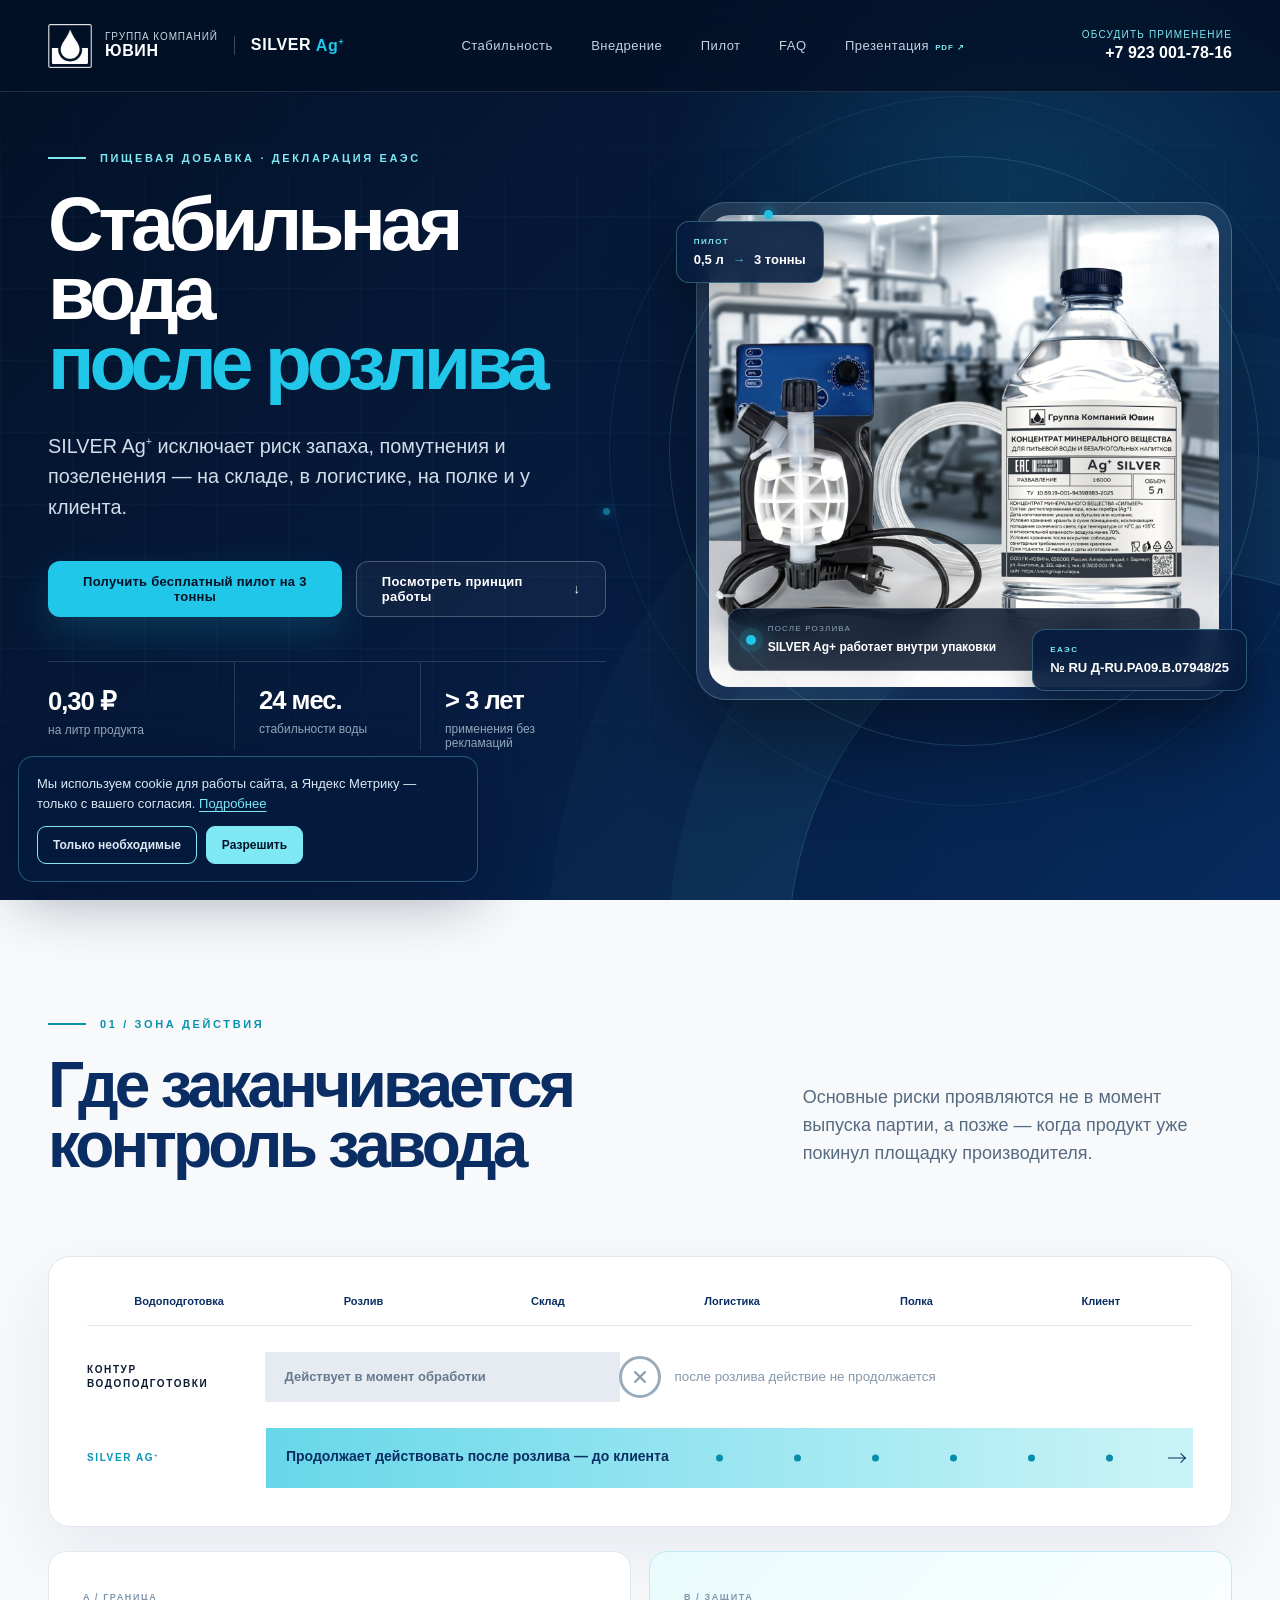
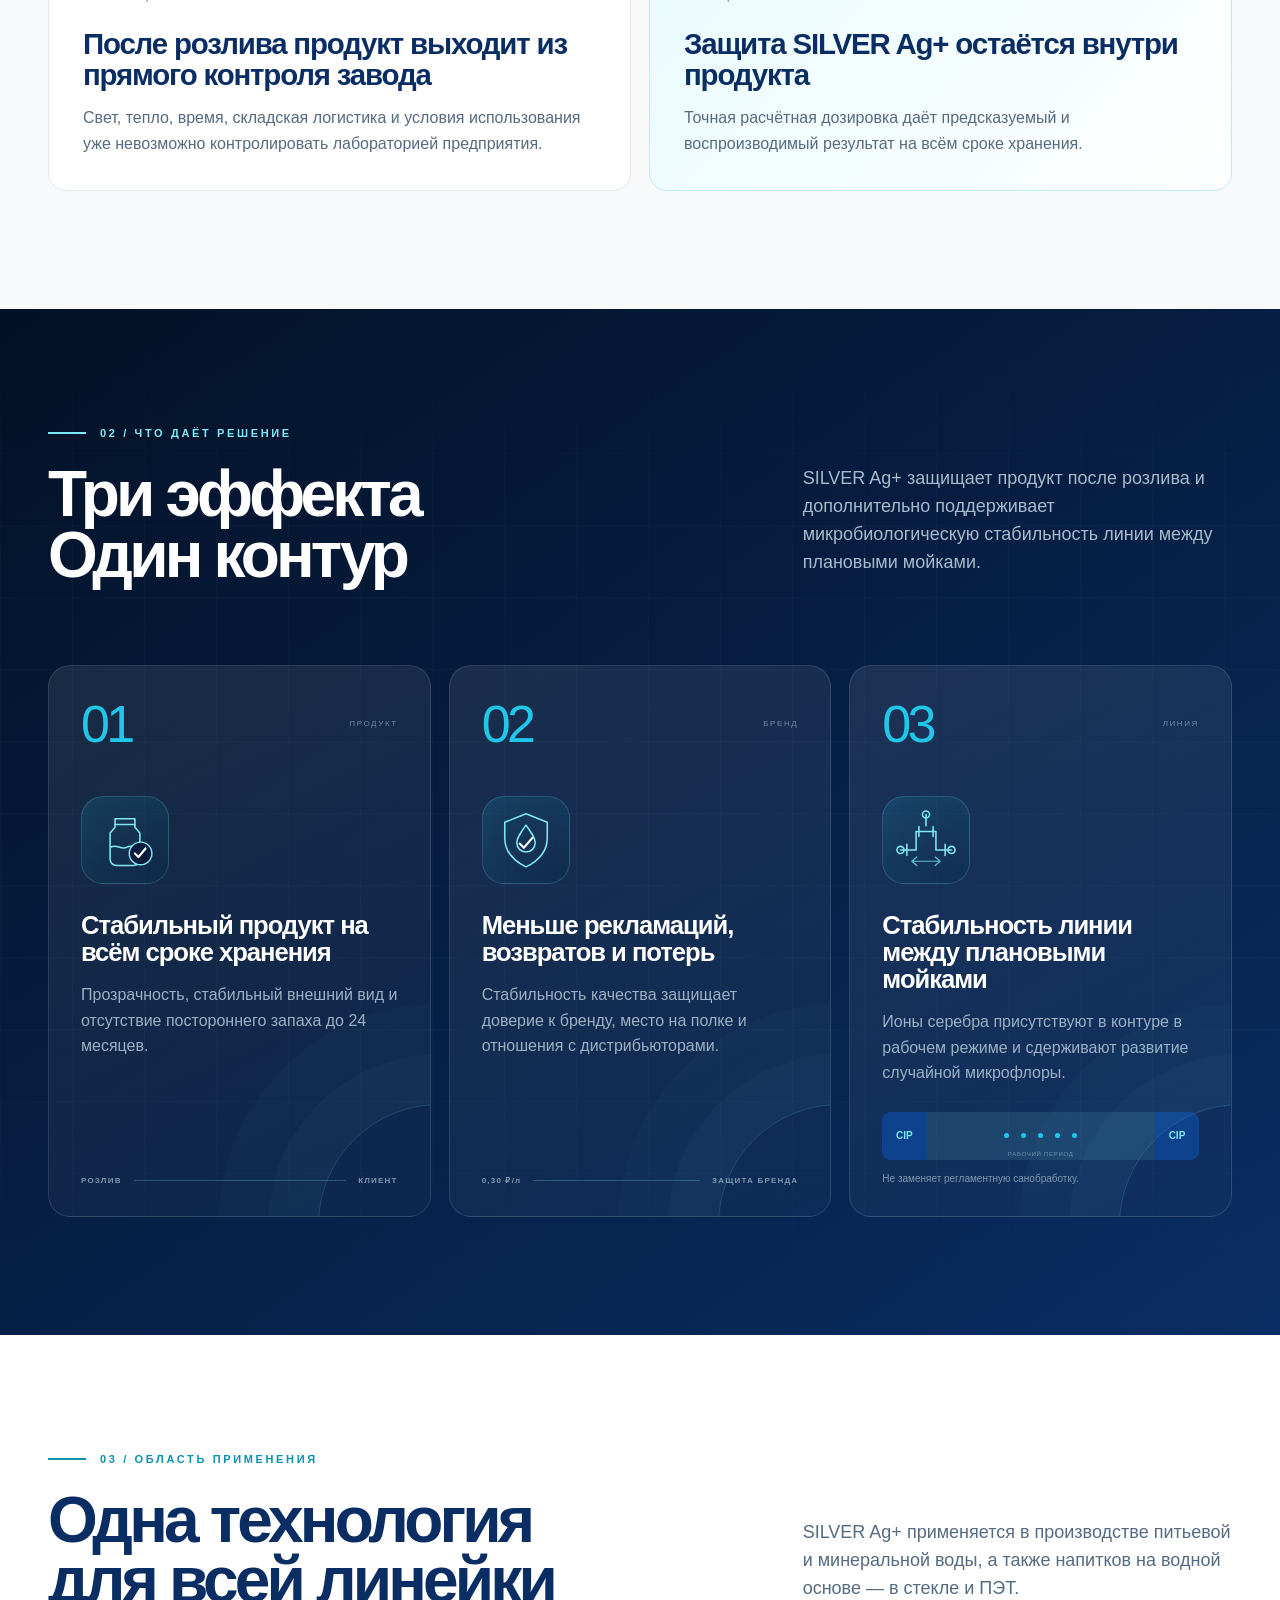
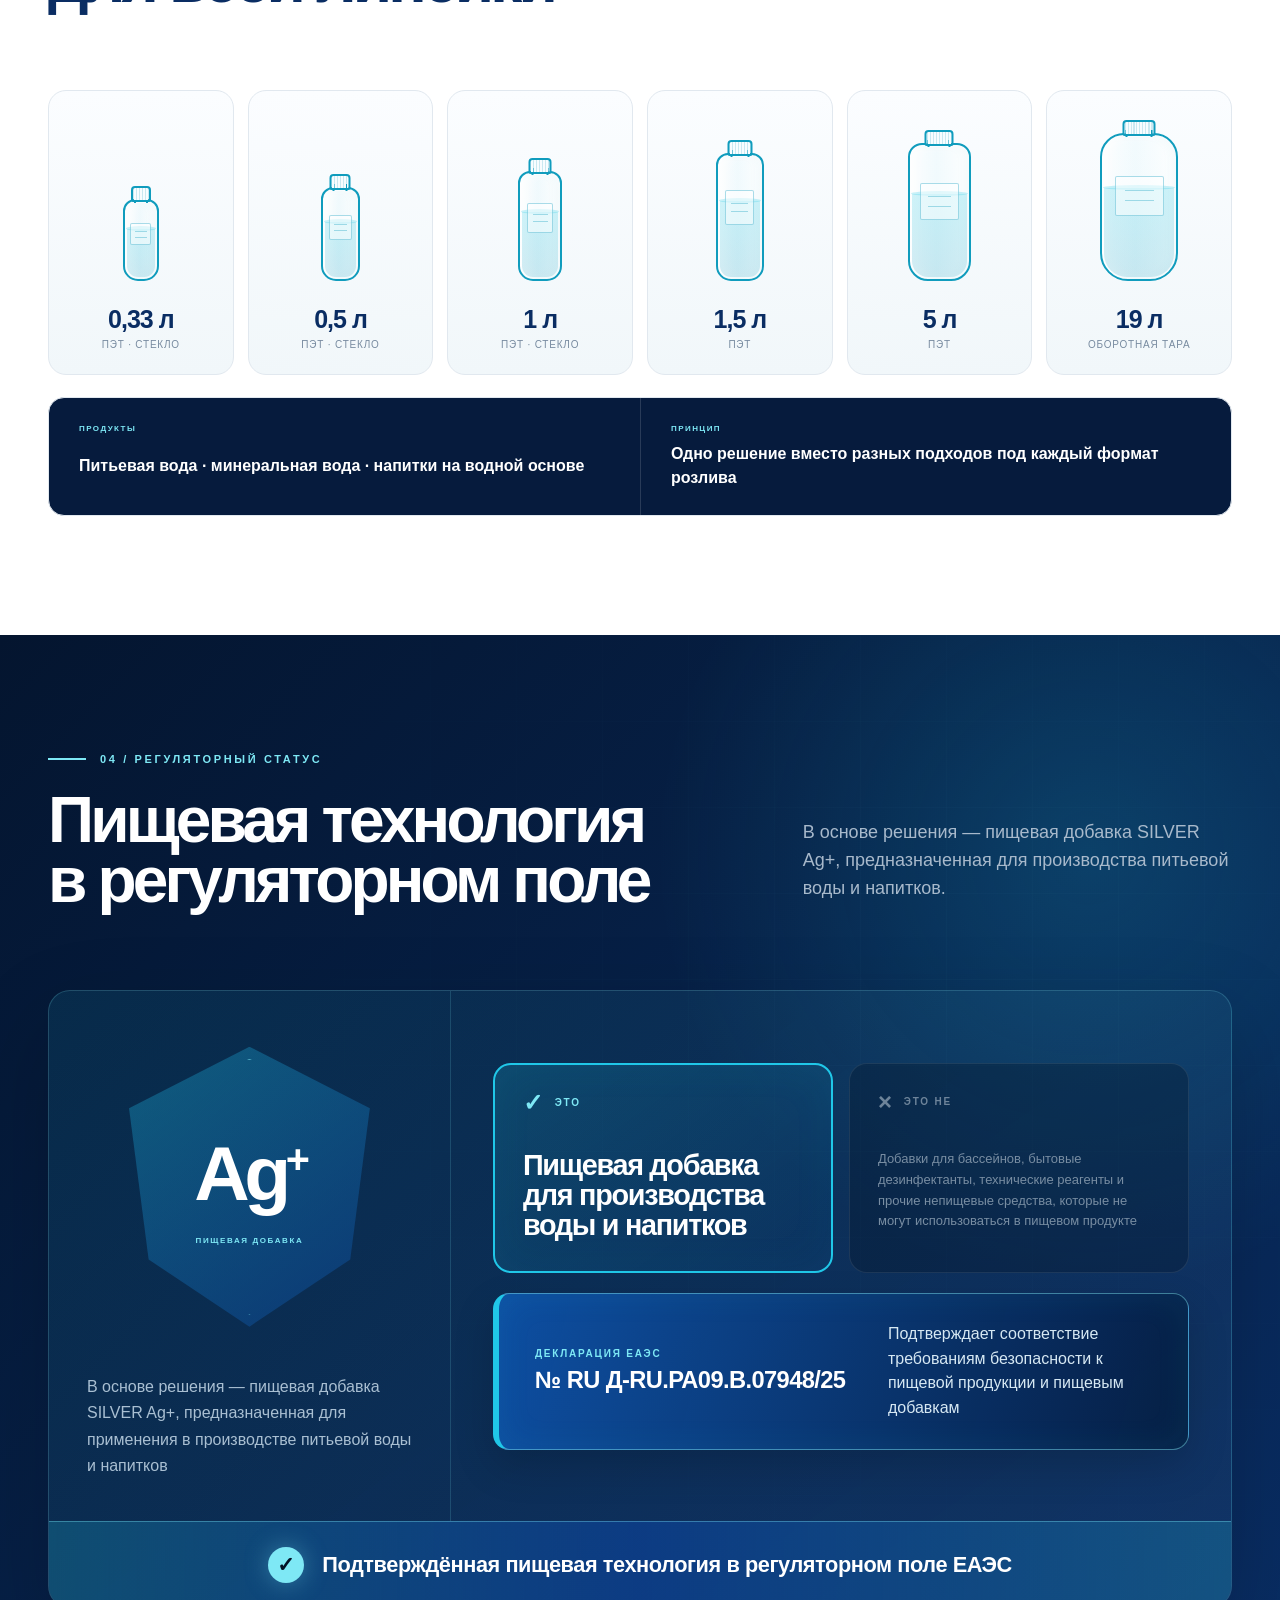
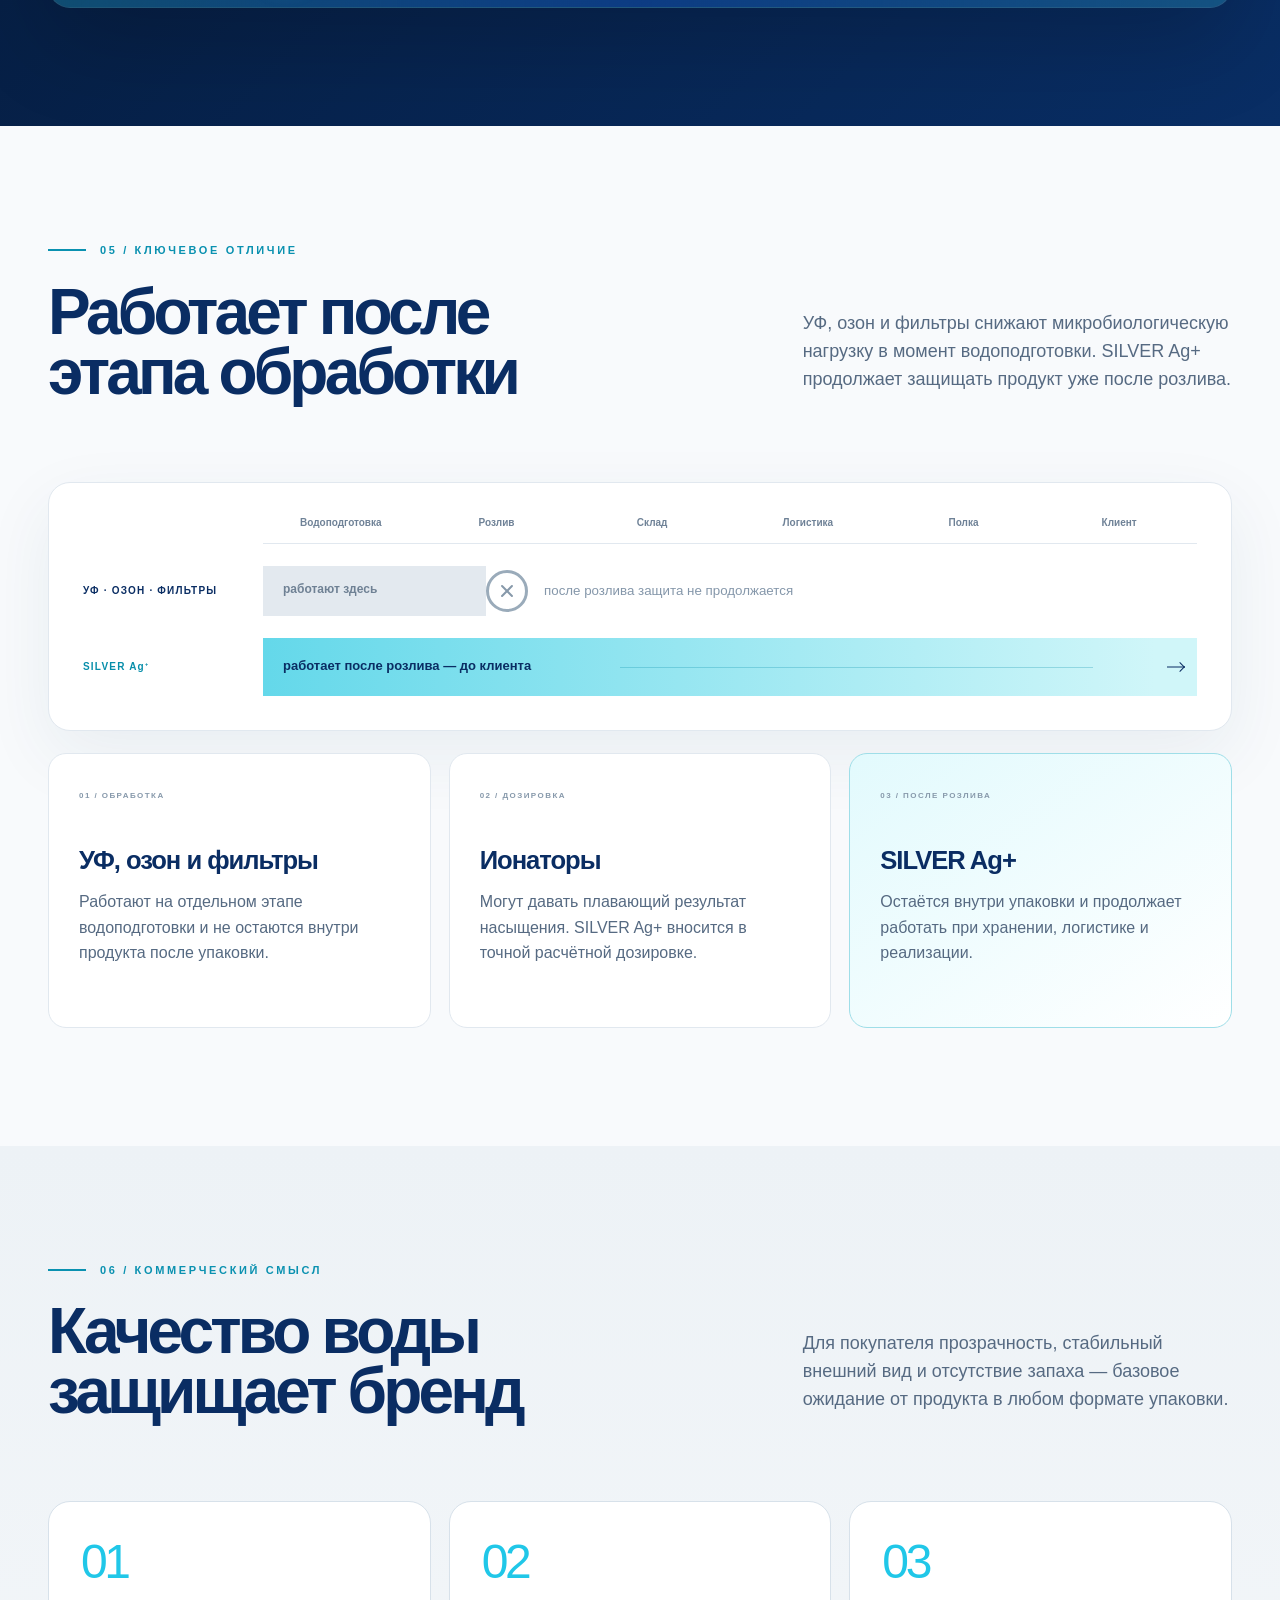
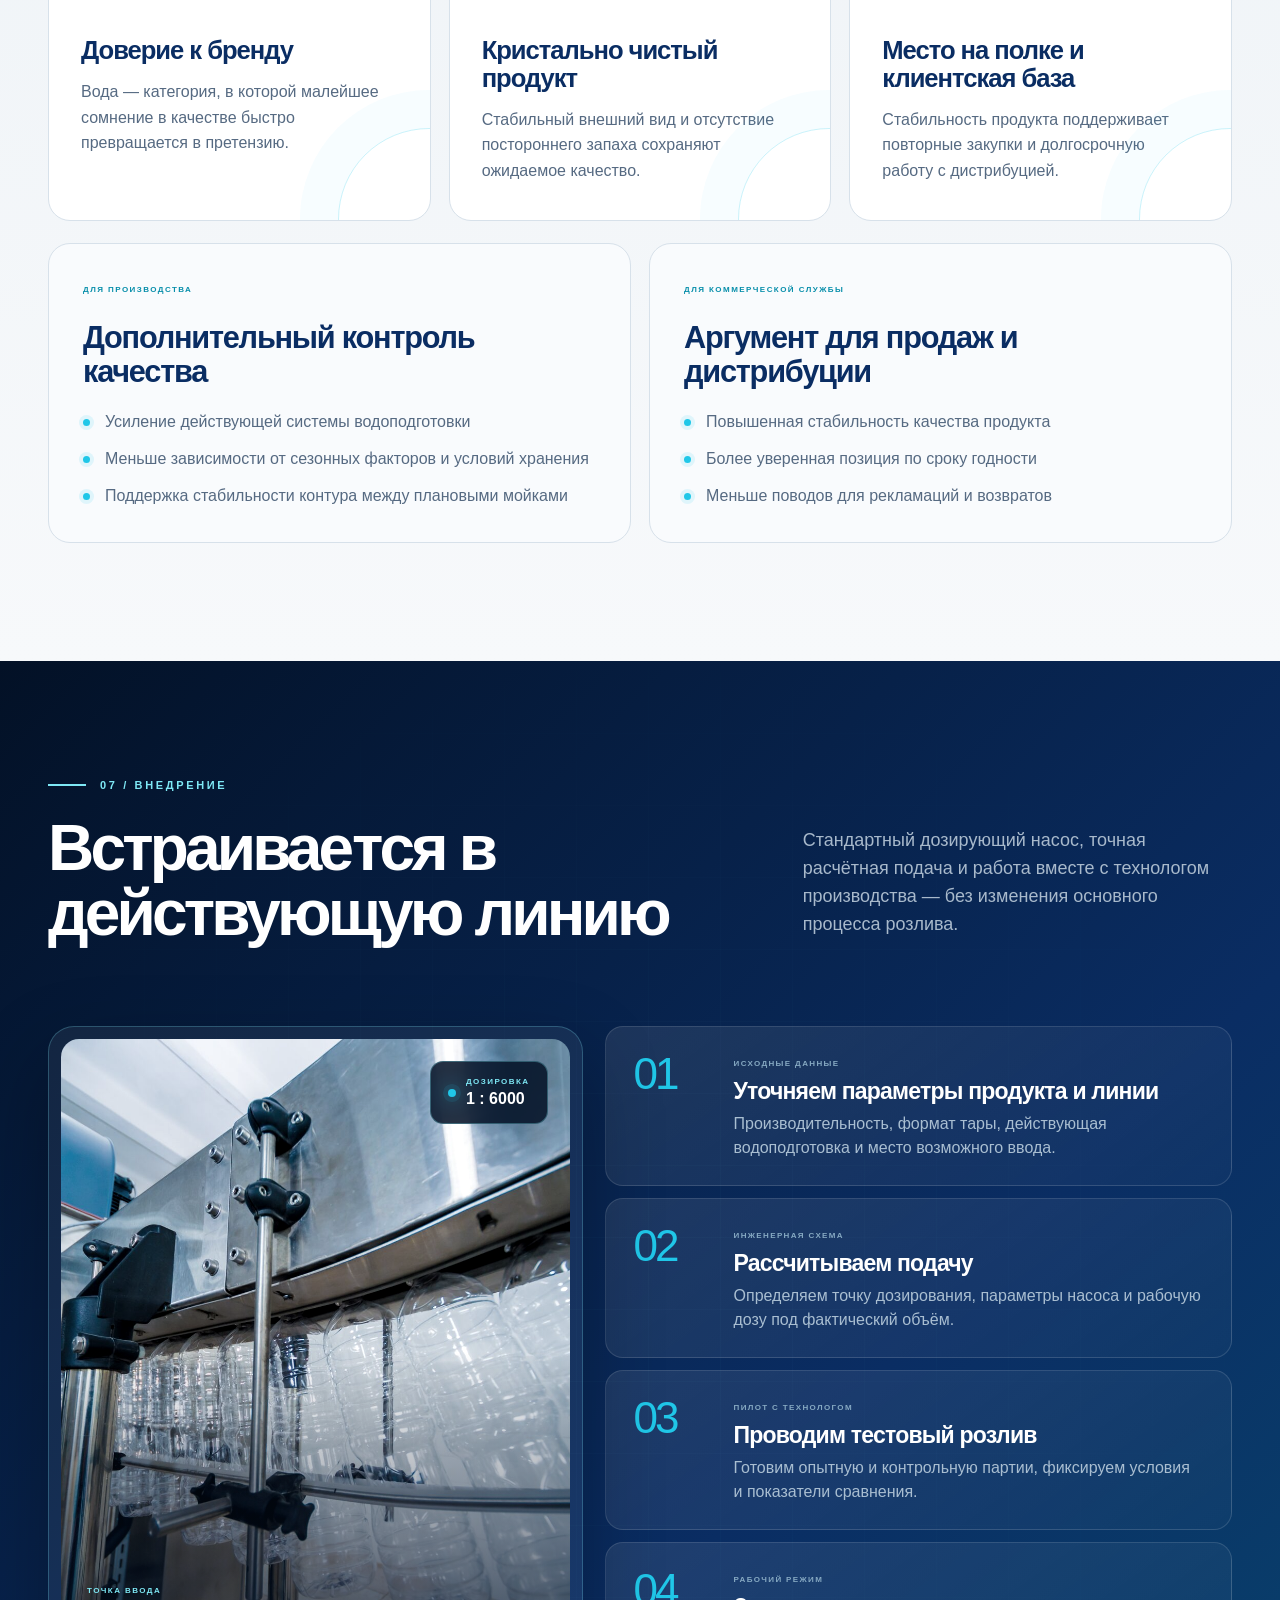
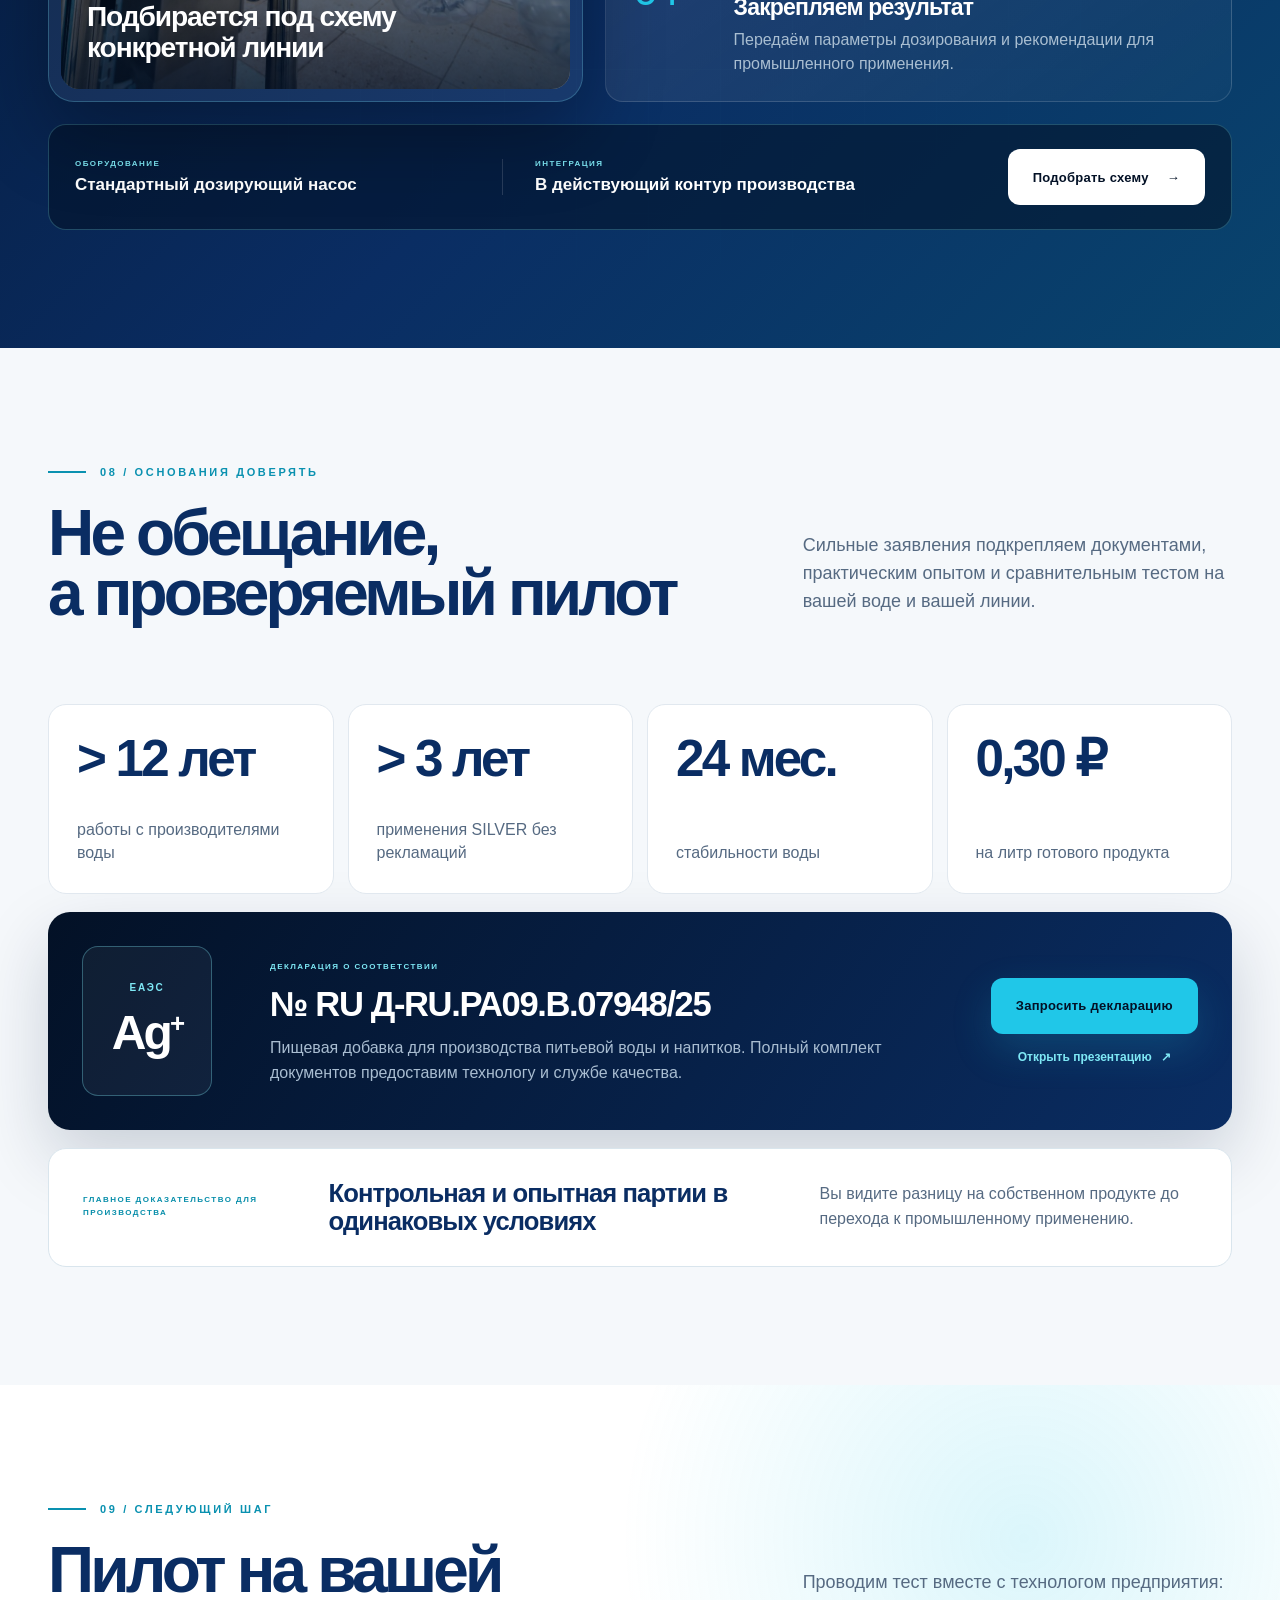
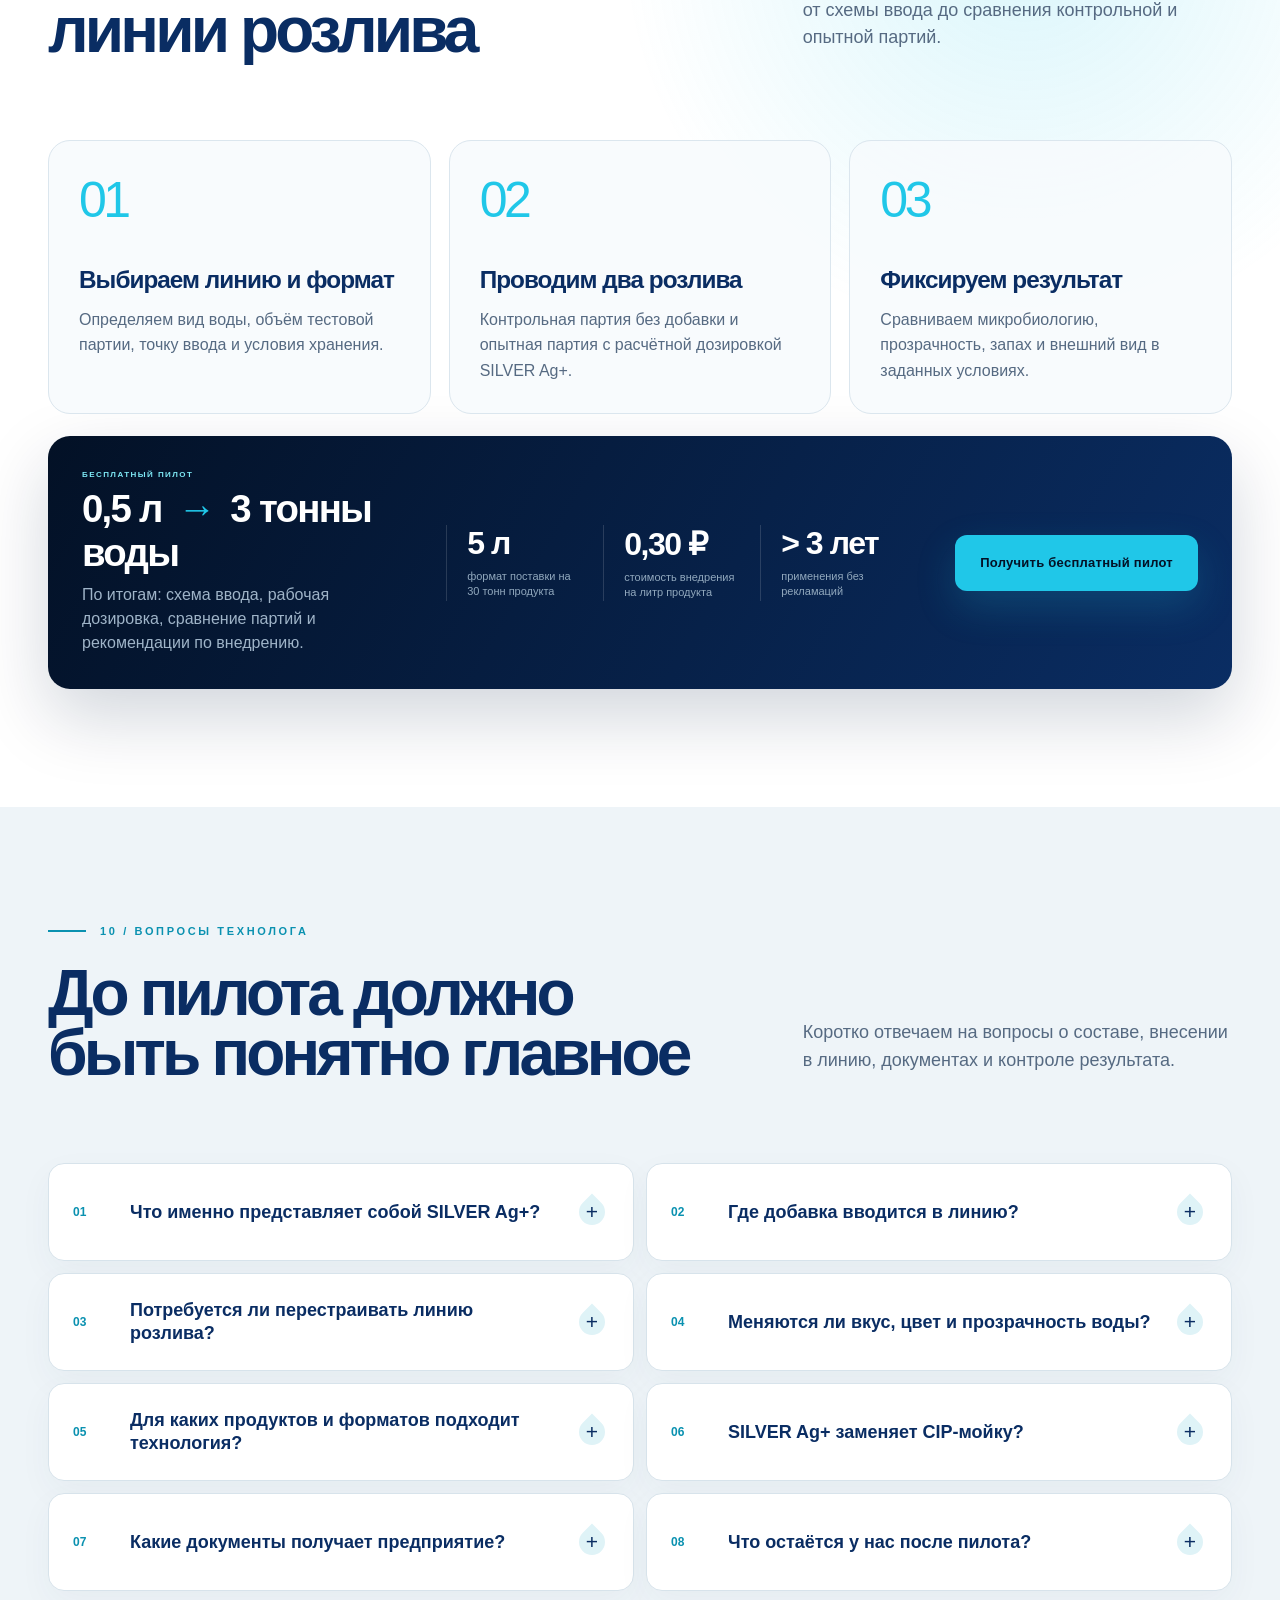
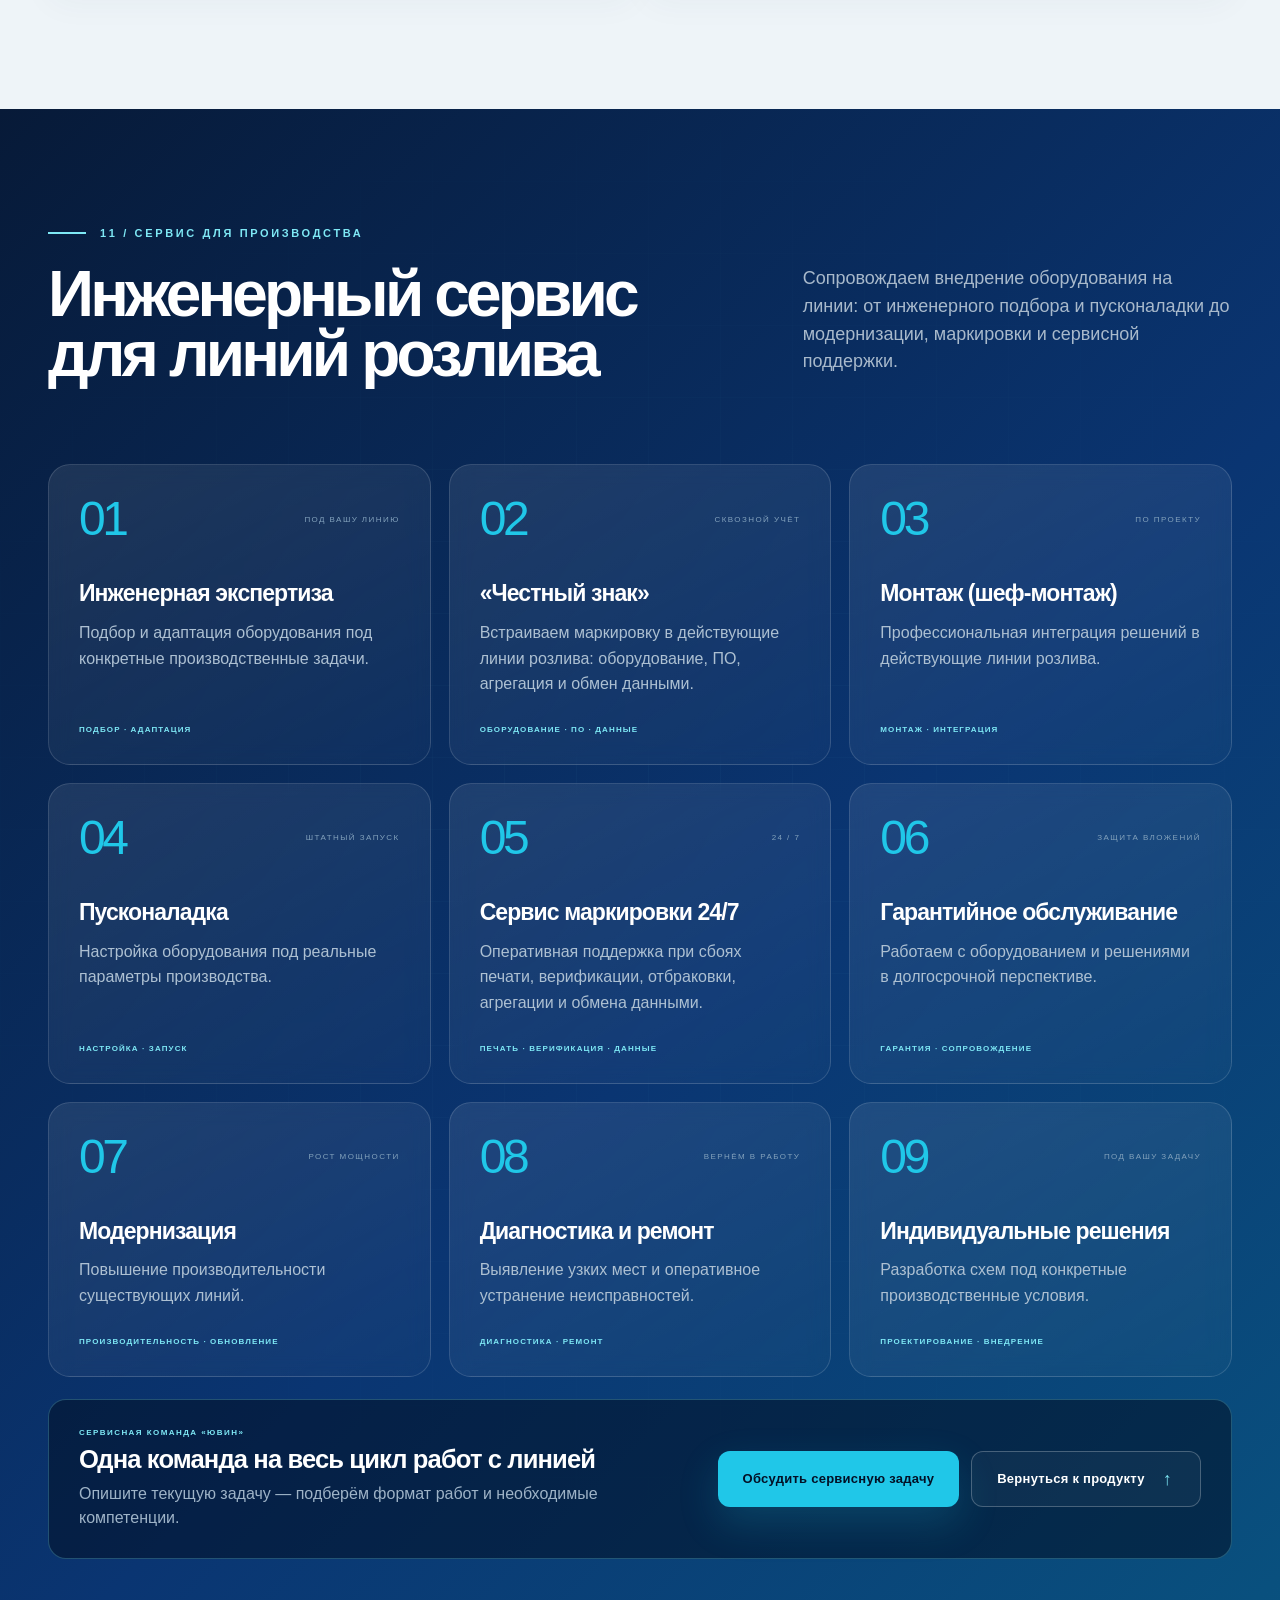
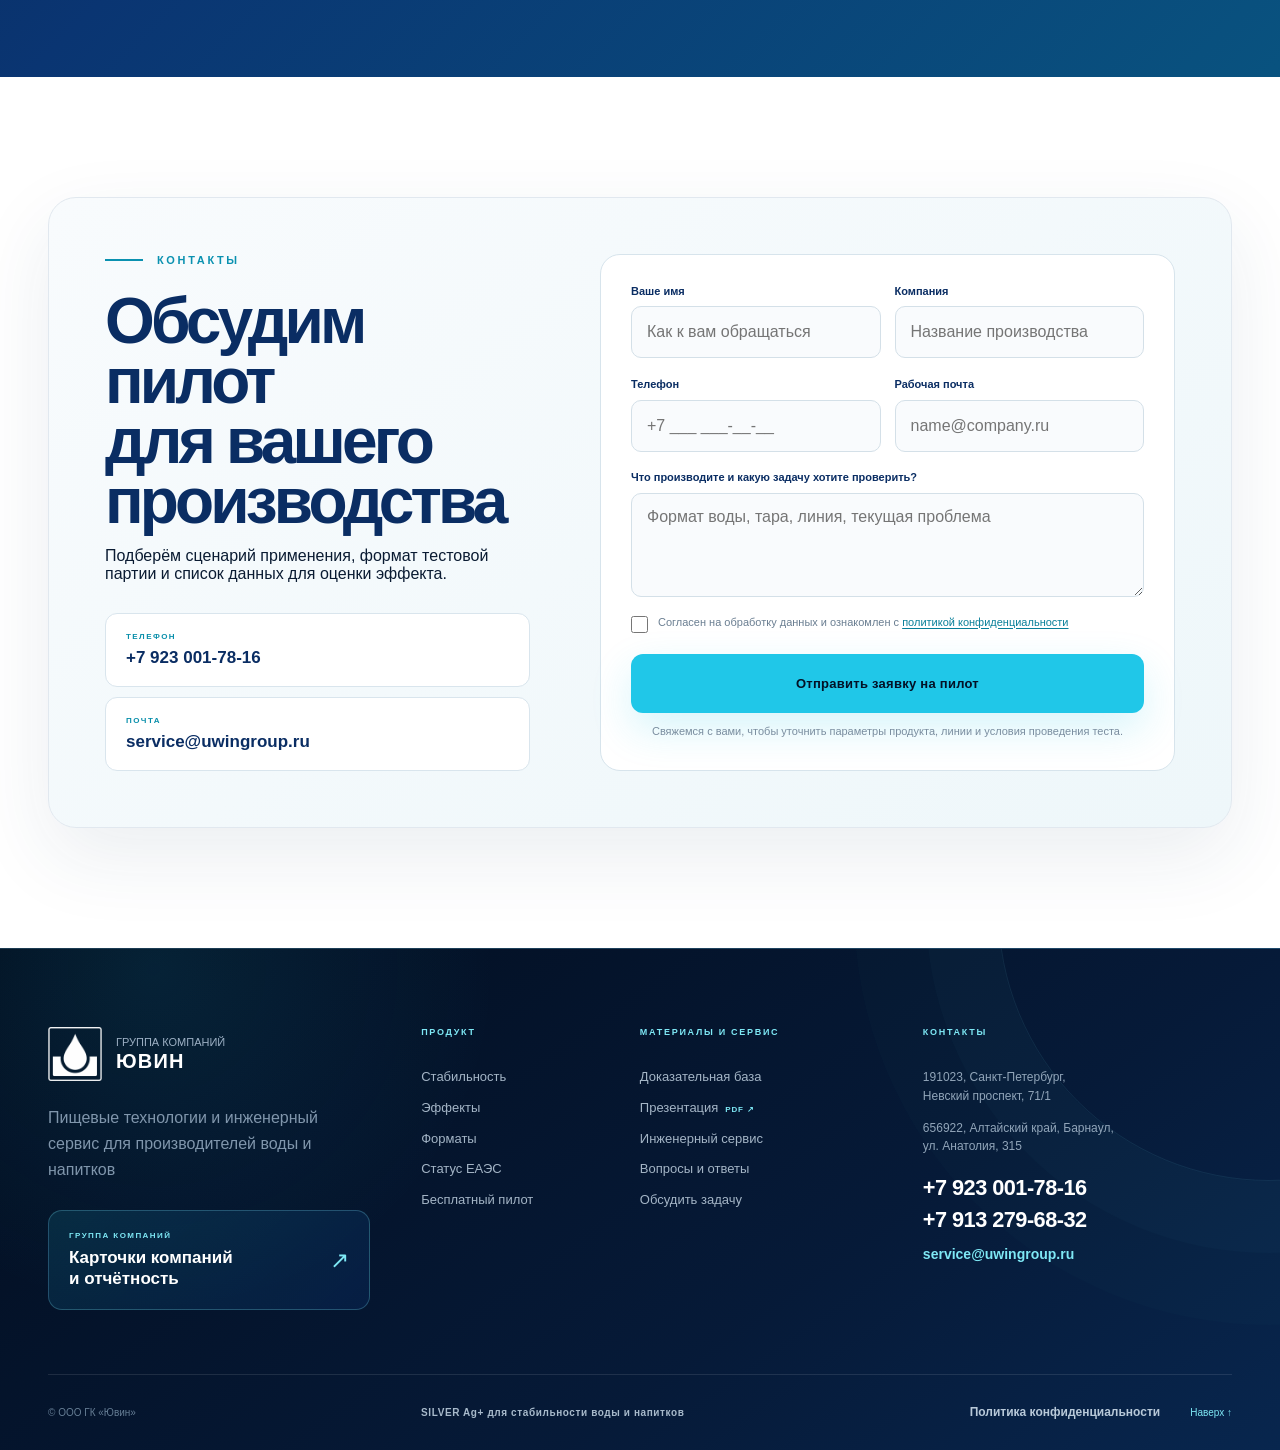
==== index.html @ 72d63ef8 "Add cookie consent and gate analytics" ====
<!doctype html>
<html lang="ru">
<head>
  <meta charset="utf-8">
  <meta name="viewport" content="width=device-width, initial-scale=1">
  <title>SILVER Ag+ — стабильная вода после розлива</title>
  <meta name="description" content="SILVER Ag+ исключает риск запаха, помутнения и позеленения воды после розлива — на складе, в логистике, на полке и у клиента.">
  <meta name="robots" content="index, follow">
  <meta name="google-site-verification" content="92KZnkR67f8yrqYpKYSa51bPGampS-S2NrmV8beTxfI">
  <meta name="yandex-verification" content="03402a6a7b635efd">
  <meta name="theme-color" content="#061b3d">
  <meta property="og:type" content="website">
  <meta property="og:locale" content="ru_RU">
  <meta property="og:title" content="SILVER Ag+ — стабильная вода после розлива">
  <meta property="og:description" content="Пищевая добавка для стабильности воды и напитков после розлива. Бесплатный пилот на 3 тонны.">
  <meta property="og:url" content="https://uwinbeverage.ru/">
  <meta property="og:site_name" content="SILVER Ag+ · Группа компаний «Ювин»">
  <meta property="og:image" content="https://uwinbeverage.ru/assets/og-silver-ag.jpg">
  <meta property="og:image:width" content="1200">
  <meta property="og:image:height" content="630">
  <meta property="og:image:alt" content="SILVER Ag+ — стабильная вода после розлива">
  <meta name="twitter:card" content="summary_large_image">
  <meta name="twitter:title" content="SILVER Ag+ — стабильная вода после розлива">
  <meta name="twitter:description" content="Пищевая добавка для стабильности воды и напитков после розлива. Бесплатный пилот на 3 тонны.">
  <meta name="twitter:image" content="https://uwinbeverage.ru/assets/og-silver-ag.jpg">
  <link rel="canonical" href="https://uwinbeverage.ru/">
  <link rel="icon" href="assets/uwin-group-logo-white.png" type="image/png">
  <link rel="preload" as="image" href="assets/silver-system.jpg" fetchpriority="high">
  <link rel="stylesheet" href="styles.css?v=20260724-01">
  <script src="cookie-consent.js?v=20260724-01" defer></script>
  <script type="application/ld+json">
  {
    "@context": "https://schema.org",
    "@type": "Organization",
    "name": "Группа компаний Ювин",
    "url": "https://uwinbeverage.ru/",
    "email": "service@uwingroup.ru",
    "telephone": "+79230017816"
  }
  </script>
  <script type="application/ld+json">
  {
    "@context": "https://schema.org",
    "@type": "FAQPage",
    "mainEntity": [
      {
        "@type": "Question",
        "name": "Что такое SILVER Ag+?",
        "acceptedAnswer": {"@type": "Answer", "text": "SILVER Ag+ — пищевая добавка для производства питьевой воды и напитков на водной основе."}
      },
      {
        "@type": "Question",
        "name": "Где добавка вводится в линию?",
        "acceptedAnswer": {"@type": "Answer", "text": "Точка ввода и параметры стандартного дозирующего насоса подбираются по схеме конкретной линии розлива."}
      },
      {
        "@type": "Question",
        "name": "Заменяет ли SILVER Ag+ мойку линии?",
        "acceptedAnswer": {"@type": "Answer", "text": "Нет. Технология поддерживает микробиологическую стабильность между плановыми мойками, но не заменяет CIP и регламентную санитарную обработку."}
      },
      {
        "@type": "Question",
        "name": "Как проверить технологию на своём производстве?",
        "acceptedAnswer": {"@type": "Answer", "text": "Бесплатный пилот 0,5 литра рассчитан на тестовую партию до 3 тонн воды и проводится вместе с технологом предприятия."}
      }
    ]
  }
  </script>
</head>
<body>
  <a class="skip-link" href="#main">Перейти к содержанию</a>

  <header class="site-header">
    <a class="brand" href="#top" aria-label="SILVER Ag+ — на главную">
      <img src="assets/uwin-group-logo-white.png" alt="">
      <span class="brand__company">Группа компаний<br><strong>Ювин</strong></span>
      <span class="brand__product">SILVER <b>Ag<sup>+</sup></b></span>
    </a>

    <nav class="site-nav" id="site-nav" aria-label="Основная навигация">
      <a href="#after-bottling">Стабильность</a>
      <a href="#implementation">Внедрение</a>
      <a href="#pilot">Пилот</a>
      <a href="#faq">FAQ</a>
      <div class="nav-presentation-row">
        <a href="presentation.html">Презентация</a>
        <a class="nav-pdf-link" href="presentation.html" aria-label="Открыть презентацию SILVER Ag+ в формате PDF">PDF ↗</a>
      </div>
      <div class="site-nav__contacts">
        <a href="tel:+79230017816"><span>Телефон</span><strong>+7 923 001-78-16</strong></a>
        <a href="mailto:service@uwingroup.ru"><span>Почта</span><strong>service@uwingroup.ru</strong></a>
      </div>
    </nav>

    <a class="header-contact" href="tel:+79230017816" aria-label="Обсудить применение SILVER Ag+ по телефону +7 923 001-78-16">
      <span>Обсудить применение</span>
      <strong>+7 923 001-78-16</strong>
      <svg class="header-contact__icon" viewBox="0 0 24 24" aria-hidden="true">
        <path d="M22 16.92v3a2 2 0 0 1-2.18 2 19.79 19.79 0 0 1-8.63-3.07 19.5 19.5 0 0 1-6-6A19.79 19.79 0 0 1 2.12 4.18 2 2 0 0 1 4.11 2h3a2 2 0 0 1 2 1.72c.13.96.36 1.9.69 2.8a2 2 0 0 1-.45 2.11L8.09 9.91a16 16 0 0 0 6 6l1.28-1.28a2 2 0 0 1 2.11-.45c.9.33 1.84.56 2.8.69A2 2 0 0 1 22 16.92z"/>
      </svg>
    </a>
    <button class="menu-toggle" type="button" aria-expanded="false" aria-controls="site-nav" aria-label="Открыть меню">
      <span></span><span></span><span></span>
    </button>
  </header>

  <main id="main">
    <section class="hero" id="top" aria-labelledby="hero-title">
      <div class="hero__grid-overlay" aria-hidden="true"></div>

      <div class="hero__content wrap">
        <div class="hero__copy reveal">
          <p class="section-kicker">Пищевая добавка · декларация ЕАЭС</p>
          <h1 id="hero-title">Стабильная<br class="mobile-break"> вода<br><span>после<br class="mobile-break"> розлива</span></h1>
          <p class="hero__lead">SILVER Ag<sup>+</sup> исключает риск запаха, помутнения и позеленения — на складе, в логистике, на полке и у клиента.</p>

          <div class="hero__actions">
            <button class="button button--primary js-pilot-modal-open" type="button" data-lead-source="hero" aria-haspopup="dialog" aria-controls="pilot-modal">Получить бесплатный пилот на 3 тонны</button>
            <a class="button button--ghost" href="#after-bottling">Посмотреть принцип работы <span>↓</span></a>
          </div>

          <dl class="hero__metrics" aria-label="Ключевые показатели">
            <div><dt>0,30 ₽</dt><dd>на литр продукта</dd></div>
            <div><dt>24 мес.</dt><dd>стабильности воды</dd></div>
            <div><dt>&gt; 3 лет</dt><dd>применения без рекламаций</dd></div>
          </dl>
        </div>

        <div class="hero__visual reveal" aria-label="SILVER Ag+ и дозирующее оборудование">
          <div class="orbit orbit--one" aria-hidden="true">
            <span class="ion-dot ion-dot--a"></span>
            <span class="ion-dot ion-dot--b"></span>
          </div>
          <div class="orbit orbit--two" aria-hidden="true">
            <span class="ion-dot ion-dot--a"></span>
          </div>
          <figure class="product-frame">
            <img src="assets/silver-system.jpg" alt="Концентрат SILVER Ag+ и дозирующий насос на фоне линии розлива" width="1680" height="1368" fetchpriority="high" decoding="async">
            <figcaption>
              <span class="signal-dot"></span>
              <div><small>ПОСЛЕ РОЗЛИВА</small><strong>SILVER Ag+ работает внутри упаковки</strong></div>
            </figcaption>
          </figure>
          <div class="pilot-chip">
            <span>ПИЛОТ</span>
            <strong>0,5 л <i>→</i> 3 тонны</strong>
          </div>
          <div class="declaration-chip">
            <span>ЕАЭС</span>
            <strong>№ RU Д-RU.РА09.В.07948/25</strong>
          </div>
        </div>
      </div>
    </section>

    <section class="journey section" id="after-bottling" aria-labelledby="journey-title">
      <div class="wrap">
        <div class="section-heading reveal">
          <div>
            <p class="section-kicker section-kicker--blue">01 / Зона действия</p>
            <h2 id="journey-title">Где заканчивается<br>контроль завода</h2>
          </div>
          <p>Основные риски проявляются не в момент выпуска партии, а позже — когда продукт уже покинул площадку производителя.</p>
        </div>

        <p class="control-map__hint" aria-hidden="true">Проведите по схеме <span>→</span></p>
        <div class="control-map reveal" aria-label="Путь продукта после розлива">
          <div class="control-map__labels" aria-hidden="true">
            <span>Водоподготовка</span><span>Розлив</span><span>Склад</span><span>Логистика</span><span>Полка</span><span>Клиент</span>
          </div>
          <div class="control-map__legacy">
            <span class="control-map__legacy-title">Контур<br>водоподготовки</span>
            <strong>Действует в момент обработки</strong>
            <i class="stop-mark" aria-hidden="true"></i>
            <small>после розлива действие не продолжается</small>
          </div>
          <div class="control-map__silver">
            <span>SILVER Ag<sup>+</sup></span>
            <strong>Продолжает действовать после розлива — до клиента</strong>
            <div class="pulse-line" aria-hidden="true"><i></i><i></i><i></i><i></i><i></i><i></i></div>
            <b aria-hidden="true">→</b>
          </div>
        </div>

        <div class="journey__facts">
          <article class="fact-card reveal">
            <span class="fact-card__index">A / ГРАНИЦА</span>
            <h3>После розлива продукт выходит из прямого контроля завода</h3>
            <p>Свет, тепло, время, складская логистика и условия использования уже невозможно контролировать лабораторией предприятия.</p>
          </article>
          <article class="fact-card fact-card--accent reveal">
            <span class="fact-card__index">B / ЗАЩИТА</span>
            <h3>Защита SILVER Ag+ остаётся внутри продукта</h3>
            <p>Точная расчётная дозировка даёт предсказуемый и воспроизводимый результат на всём сроке хранения.</p>
          </article>
        </div>
      </div>
    </section>

    <section class="effects section" id="effects" aria-labelledby="effects-title">
      <div class="effects__mesh" aria-hidden="true"></div>
      <div class="wrap">
        <div class="section-heading section-heading--dark reveal">
          <div>
            <p class="section-kicker">02 / Что даёт решение</p>
            <h2 id="effects-title">Три эффекта<br>Один контур</h2>
          </div>
          <p>SILVER Ag+ защищает продукт после розлива и дополнительно поддерживает микробиологическую стабильность линии между плановыми мойками.</p>
        </div>

        <div class="effects-grid">
          <article class="effect-card reveal">
            <div class="effect-card__top"><span>01</span><i aria-hidden="true">ПРОДУКТ</i></div>
            <div class="effect-icon" aria-hidden="true">
              <svg viewBox="0 0 96 96" role="presentation">
                <path d="M34 18h28v12l7 8v37c0 5-4 9-9 9H36c-5 0-9-4-9-9V38l7-8V18Z"/>
                <path d="M34 26h28M28 58c8-5 15 5 23 0s15 5 18 0"/>
                <circle cx="70" cy="67" r="16" class="effect-icon__badge"/>
                <path d="m62 67 5 5 10-12" class="effect-icon__check"/>
              </svg>
            </div>
            <h3>Стабильный продукт на всём сроке хранения</h3>
            <p>Прозрачность, стабильный внешний вид и отсутствие постороннего запаха до 24 месяцев.</p>
            <footer><span>РОЗЛИВ</span><div></div><span>КЛИЕНТ</span></footer>
          </article>

          <article class="effect-card reveal">
            <div class="effect-card__top"><span>02</span><i aria-hidden="true">БРЕНД</i></div>
            <div class="effect-icon" aria-hidden="true">
              <svg viewBox="0 0 96 96" role="presentation">
                <path d="M48 11 78 23v22c0 19-12 32-30 41-18-9-30-22-30-41V23l30-12Z"/>
                <path d="M48 27c-8 11-13 18-13 25a13 13 0 0 0 26 0c0-7-5-14-13-25Z"/>
                <path d="m39 53 6 6 12-14" class="effect-icon__check"/>
              </svg>
            </div>
            <h3>Меньше рекламаций, возвратов и потерь</h3>
            <p>Стабильность качества защищает доверие к бренду, место на полке и отношения с дистрибьюторами.</p>
            <footer><span>0,30 ₽/л</span><div></div><span>ЗАЩИТА БРЕНДА</span></footer>
          </article>

          <article class="effect-card effect-card--line reveal">
            <div class="effect-card__top"><span>03</span><i aria-hidden="true">ЛИНИЯ</i></div>
            <div class="effect-icon" aria-hidden="true">
              <svg viewBox="0 0 96 96" role="presentation">
                <path d="M12 62h22V36h28v26h22"/>
                <path d="M21 54v16M75 54v16M38 29v14M58 29v14M48 12v16"/>
                <circle cx="48" cy="12" r="5"/><circle cx="12" cy="62" r="5"/><circle cx="84" cy="62" r="5"/>
                <path d="M28 78h40M35 72l-7 6 7 6M61 72l7 6-7 6" class="effect-icon__flow"/>
              </svg>
            </div>
            <h3>Стабильность линии между плановыми мойками</h3>
            <p>Ионы серебра присутствуют в контуре в рабочем режиме и сдерживают развитие случайной микрофлоры.</p>
            <div class="cip-cycle" aria-label="Цикл между мойками">
              <b>CIP</b><span><i></i><i></i><i></i><i></i><i></i><small>РАБОЧИЙ ПЕРИОД</small></span><b>CIP</b>
            </div>
            <small class="effect-note">Не заменяет регламентную санобработку.</small>
          </article>
        </div>

      </div>
    </section>

    <section class="applications section" id="applications" aria-labelledby="applications-title">
      <div class="wrap">
        <div class="section-heading reveal">
          <div>
            <p class="section-kicker section-kicker--blue">03 / Область применения</p>
            <h2 id="applications-title">Одна технология<br>для всей линейки</h2>
          </div>
          <p>SILVER Ag+ применяется в производстве питьевой и минеральной воды, а также напитков на водной основе — в стекле и ПЭТ.</p>
        </div>

        <div class="formats-grid reveal" aria-label="Форматы розлива">
          <article class="format-card"><div class="format-bottle format-bottle--033" aria-hidden="true"><i class="bottle-water"></i><i class="bottle-label"></i></div><strong>0,33 л</strong><span>ПЭТ · стекло</span></article>
          <article class="format-card"><div class="format-bottle format-bottle--05" aria-hidden="true"><i class="bottle-water"></i><i class="bottle-label"></i></div><strong>0,5 л</strong><span>ПЭТ · стекло</span></article>
          <article class="format-card"><div class="format-bottle format-bottle--1" aria-hidden="true"><i class="bottle-water"></i><i class="bottle-label"></i></div><strong>1 л</strong><span>ПЭТ · стекло</span></article>
          <article class="format-card"><div class="format-bottle format-bottle--15" aria-hidden="true"><i class="bottle-water"></i><i class="bottle-label"></i></div><strong>1,5 л</strong><span>ПЭТ</span></article>
          <article class="format-card"><div class="format-bottle format-bottle--5" aria-hidden="true"><i class="bottle-water"></i><i class="bottle-label"></i></div><strong>5 л</strong><span>ПЭТ</span></article>
          <article class="format-card"><div class="format-bottle format-bottle--19" aria-hidden="true"><i class="bottle-water"></i><i class="bottle-label"></i></div><strong>19 л</strong><span>Оборотная тара</span></article>
        </div>

        <div class="application-band reveal">
          <div><span>ПРОДУКТЫ</span><strong>Питьевая вода · минеральная вода · напитки на водной основе</strong></div>
          <div><span>ПРИНЦИП</span><strong>Одно решение вместо разных подходов под каждый формат розлива</strong></div>
        </div>
      </div>
    </section>

    <section class="technology section" id="technology" aria-labelledby="technology-title">
      <div class="technology__mesh" aria-hidden="true"></div>
      <div class="wrap">
        <div class="section-heading section-heading--dark reveal">
          <div>
            <p class="section-kicker">04 / Регуляторный статус</p>
            <h2 id="technology-title">Пищевая технология<br>в регуляторном поле</h2>
          </div>
          <p>В основе решения — пищевая добавка SILVER Ag+, предназначенная для производства питьевой воды и напитков.</p>
        </div>

        <div class="regulatory-panel reveal">
          <div class="regulatory-identity">
            <div class="ag-shield" aria-hidden="true"><strong>Ag<sup>+</sup></strong><span>ПИЩЕВАЯ ДОБАВКА</span></div>
            <p>В основе решения — пищевая добавка SILVER Ag+, предназначенная для применения в производстве питьевой воды и напитков</p>
          </div>

          <div class="regulatory-content">
            <div class="regulatory-contrast">
              <article class="regulatory-status regulatory-status--yes">
                <span><b>✓</b> ЭТО</span>
                <strong>Пищевая добавка для производства воды и напитков</strong>
              </article>
              <article class="regulatory-status regulatory-status--no">
                <span><b>×</b> ЭТО НЕ</span>
                <p>Добавки для бассейнов, бытовые дезинфектанты, технические реагенты и прочие непищевые средства, которые не могут использоваться в пищевом продукте</p>
              </article>
            </div>

            <div class="declaration-band" id="regulatory-proof">
              <div><span>ДЕКЛАРАЦИЯ ЕАЭС</span><strong>№ RU Д-RU.РА09.В.07948/25</strong></div>
              <p>Подтверждает соответствие требованиям безопасности к пищевой продукции и пищевым добавкам</p>
            </div>
          </div>

          <div class="regulatory-conclusion"><span>✓</span><strong>Подтверждённая пищевая технология в регуляторном поле ЕАЭС</strong></div>
        </div>
      </div>
    </section>

    <section class="comparison section" id="comparison" aria-labelledby="comparison-title">
      <div class="wrap">
        <div class="section-heading reveal">
          <div>
            <p class="section-kicker section-kicker--blue">05 / Ключевое отличие</p>
            <h2 id="comparison-title">Работает после<br>этапа обработки</h2>
          </div>
          <p>УФ, озон и фильтры снижают микробиологическую нагрузку в момент водоподготовки. SILVER Ag+ продолжает защищать продукт уже после розлива.</p>
        </div>

        <p class="control-map__hint" aria-hidden="true">Проведите по схеме <span>→</span></p>
        <div class="comparison-map reveal" aria-label="Сравнение технологий по пути продукта">
          <div class="comparison-map__labels"><span>Водоподготовка</span><span>Розлив</span><span>Склад</span><span>Логистика</span><span>Полка</span><span>Клиент</span></div>
          <div class="comparison-row comparison-row--legacy"><strong>УФ · ОЗОН · ФИЛЬТРЫ</strong><div><span>работают здесь</span></div><i class="stop-mark" aria-hidden="true"></i><small>после розлива защита не продолжается</small></div>
          <div class="comparison-row comparison-row--silver"><strong>SILVER Ag<sup>+</sup></strong><div><span>работает после розлива — до клиента</span></div><i aria-hidden="true">→</i></div>
        </div>

        <div class="difference-grid">
          <article class="difference-card reveal"><span>01 / ОБРАБОТКА</span><h3>УФ, озон и фильтры</h3><p>Работают на отдельном этапе водоподготовки и не остаются внутри продукта после упаковки.</p></article>
          <article class="difference-card reveal"><span>02 / ДОЗИРОВКА</span><h3>Ионаторы</h3><p>Могут давать плавающий результат насыщения. SILVER Ag+ вносится в точной расчётной дозировке.</p></article>
          <article class="difference-card difference-card--accent reveal"><span>03 / ПОСЛЕ РОЗЛИВА</span><h3>SILVER Ag+</h3><p>Остаётся внутри упаковки и продолжает работать при хранении, логистике и реализации.</p></article>
        </div>
      </div>
    </section>

    <section class="business section" id="business" aria-labelledby="business-title">
      <div class="wrap">
        <div class="section-heading reveal">
          <div>
            <p class="section-kicker section-kicker--blue">06 / Коммерческий смысл</p>
            <h2 id="business-title">Качество воды<br>защищает бренд</h2>
          </div>
          <p>Для покупателя прозрачность, стабильный внешний вид и отсутствие запаха — базовое ожидание от продукта в любом формате упаковки.</p>
        </div>

        <div class="brand-grid">
          <article class="brand-card reveal"><span>01</span><h3>Доверие к бренду</h3><p>Вода — категория, в которой малейшее сомнение в качестве быстро превращается в претензию.</p></article>
          <article class="brand-card reveal"><span>02</span><h3>Кристально чистый продукт</h3><p>Стабильный внешний вид и отсутствие постороннего запаха сохраняют ожидаемое качество.</p></article>
          <article class="brand-card reveal"><span>03</span><h3>Место на полке и клиентская база</h3><p>Стабильность продукта поддерживает повторные закупки и долгосрочную работу с дистрибуцией.</p></article>
        </div>

        <div class="outcomes-grid">
          <article class="outcome-card reveal">
            <span>ДЛЯ ПРОИЗВОДСТВА</span>
            <h3>Дополнительный контроль качества</h3>
            <ul><li>Усиление действующей системы водоподготовки</li><li>Меньше зависимости от сезонных факторов и условий хранения</li><li>Поддержка стабильности контура между плановыми мойками</li></ul>
          </article>
          <article class="outcome-card reveal">
            <span>ДЛЯ КОММЕРЧЕСКОЙ СЛУЖБЫ</span>
            <h3>Аргумент для продаж и дистрибуции</h3>
            <ul><li>Повышенная стабильность качества продукта</li><li>Более уверенная позиция по сроку годности</li><li>Меньше поводов для рекламаций и возвратов</li></ul>
          </article>
        </div>
      </div>
    </section>

    <section class="implementation section" id="implementation" aria-labelledby="implementation-title">
      <div class="implementation__mesh" aria-hidden="true"></div>
      <div class="wrap">
        <div class="section-heading section-heading--dark reveal">
          <div>
            <p class="section-kicker">07 / Внедрение</p>
            <h2 id="implementation-title" aria-label="Встраивается в действующую линию">Встраивае<span class="implementation-title__spaced-letter">т</span>ся в<br>действующую линию</h2>
          </div>
          <p>Стандартный дозирующий насос, точная расчётная подача и работа вместе с технологом производства — без изменения основного процесса розлива.</p>
        </div>

        <div class="implementation-layout">
          <figure class="implementation-visual reveal">
            <img src="assets/implementation-line.jpg" alt="Действующая линия розлива питьевой воды" width="1680" height="1260" loading="lazy" decoding="async">
            <figcaption><span>ТОЧКА ВВОДА</span><strong>Подбирается под схему конкретной линии</strong></figcaption>
            <div class="implementation-visual__status"><i></i><span>ДОЗИРОВКА</span><strong>1 : 6000</strong></div>
          </figure>

          <ol class="implementation-steps">
            <li class="reveal"><span>01</span><div><small>ИСХОДНЫЕ ДАННЫЕ</small><h3>Уточняем параметры продукта и линии</h3><p>Производительность, формат тары, действующая водоподготовка и место возможного ввода.</p></div></li>
            <li class="reveal"><span>02</span><div><small>ИНЖЕНЕРНАЯ СХЕМА</small><h3>Рассчитываем подачу</h3><p>Определяем точку дозирования, параметры насоса и рабочую дозу под фактический объём.</p></div></li>
            <li class="reveal"><span>03</span><div><small>ПИЛОТ С ТЕХНОЛОГОМ</small><h3>Проводим тестовый розлив</h3><p>Готовим опытную и контрольную партии, фиксируем условия и показатели сравнения.</p></div></li>
            <li class="reveal"><span>04</span><div><small>РАБОЧИЙ РЕЖИМ</small><h3>Закрепляем результат</h3><p>Передаём параметры дозирования и рекомендации для промышленного применения.</p></div></li>
          </ol>
        </div>

        <div class="implementation-band reveal">
          <div><span>ОБОРУДОВАНИЕ</span><strong>Стандартный дозирующий насос</strong></div>
          <div><span>ИНТЕГРАЦИЯ</span><strong>В действующий контур производства</strong></div>
          <button class="button button--light js-scheme-modal-open" type="button" aria-haspopup="dialog" aria-controls="scheme-modal">Подобрать схему <span>→</span></button>
        </div>
      </div>
    </section>

    <section class="proof section" id="proof" aria-labelledby="proof-title">
      <div class="wrap">
        <div class="section-heading reveal">
          <div>
            <p class="section-kicker section-kicker--blue">08 / Основания доверять</p>
            <h2 id="proof-title">Не обещание,<br>а проверяемый пилот</h2>
          </div>
          <p>Сильные заявления подкрепляем документами, практическим опытом и сравнительным тестом на вашей воде и вашей линии.</p>
        </div>

        <div class="proof-metrics">
          <article class="proof-metric reveal"><strong>&gt; 12 лет</strong><span>работы с производителями воды</span></article>
          <article class="proof-metric reveal"><strong>&gt; 3 лет</strong><span>применения SILVER без рекламаций</span></article>
          <article class="proof-metric reveal"><strong>24 мес.</strong><span>стабильности воды</span></article>
          <article class="proof-metric reveal"><strong>0,30 ₽</strong><span>на литр готового продукта</span></article>
        </div>

        <div class="proof-document reveal">
          <div class="proof-document__mark" aria-hidden="true"><span>ЕАЭС</span><strong>Ag<sup>+</sup></strong></div>
          <div class="proof-document__copy">
            <span>ДЕКЛАРАЦИЯ О СООТВЕТСТВИИ</span>
            <h3>№ RU Д-RU.РА09.В.07948/25</h3>
            <p>Пищевая добавка для производства питьевой воды и напитков. Полный комплект документов предоставим технологу и службе качества.</p>
          </div>
          <div class="proof-document__actions">
            <button class="button button--primary js-documents-modal-open" type="button" aria-haspopup="dialog" aria-controls="documents-modal">Запросить декларацию</button>
            <a class="proof-link" href="presentation.html">Открыть презентацию <span>↗</span></a>
          </div>
        </div>

        <div class="proof-principle reveal">
          <span>ГЛАВНОЕ ДОКАЗАТЕЛЬСТВО ДЛЯ ПРОИЗВОДСТВА</span>
          <strong>Контрольная и опытная партии в одинаковых условиях</strong>
          <p>Вы видите разницу на собственном продукте до перехода к промышленному применению.</p>
        </div>
      </div>
    </section>

    <section class="pilot-section section" id="pilot" aria-labelledby="pilot-title">
      <div class="wrap">
        <div class="section-heading reveal">
          <div>
            <p class="section-kicker section-kicker--blue">09 / Следующий шаг</p>
            <h2 id="pilot-title">Пилот на вашей<br>линии розлива</h2>
          </div>
          <p>Проводим тест вместе с технологом предприятия: от схемы ввода до сравнения контрольной и опытной партий.</p>
        </div>

        <div class="pilot-steps">
          <article class="pilot-step reveal"><span>01</span><h3>Выбираем линию и формат</h3><p>Определяем вид воды, объём тестовой партии, точку ввода и условия хранения.</p></article>
          <article class="pilot-step reveal"><span>02</span><h3>Проводим два розлива</h3><p>Контрольная партия без добавки и опытная партия с расчётной дозировкой SILVER Ag+.</p></article>
          <article class="pilot-step reveal"><span>03</span><h3>Фиксируем результат</h3><p>Сравниваем микробиологию, прозрачность, запах и внешний вид в заданных условиях.</p></article>
        </div>

        <div class="pilot-offer reveal">
          <div class="pilot-offer__main"><span>БЕСПЛАТНЫЙ ПИЛОТ</span><strong>0,5 л <i>→</i> 3 тонны воды</strong><p>По итогам: схема ввода, рабочая дозировка, сравнение партий и рекомендации по внедрению.</p></div>
          <dl><div><dt>5 л</dt><dd>формат поставки на 30 тонн продукта</dd></div><div><dt>0,30 ₽</dt><dd>стоимость внедрения на литр продукта</dd></div><div><dt>&gt; 3 лет</dt><dd>применения без рекламаций</dd></div></dl>
          <button class="button button--primary js-pilot-modal-open" type="button" data-lead-source="pilot-section" aria-haspopup="dialog" aria-controls="pilot-modal">Получить бесплатный пилот</button>
        </div>
      </div>
    </section>

    <section class="faq-section section" id="faq" aria-labelledby="faq-title">
      <div class="wrap">
        <div class="section-heading reveal">
          <div>
            <p class="section-kicker section-kicker--blue">10 / Вопросы технолога</p>
            <h2 id="faq-title">До пилота должно<br>быть понятно главное</h2>
          </div>
          <p>Коротко отвечаем на вопросы о составе, внесении в линию, документах и контроле результата.</p>
        </div>

        <div class="faq-list">
          <details class="faq-item reveal"><summary><span>01</span><strong>Что именно представляет собой SILVER Ag+?</strong><i aria-hidden="true">+</i></summary><div><p>Это пищевая добавка на основе дистиллированной воды и ионов серебра Ag+, предназначенная для производства питьевой воды и напитков на водной основе.</p></div></details>
          <details class="faq-item reveal"><summary><span>02</span><strong>Где добавка вводится в линию?</strong><i aria-hidden="true">+</i></summary><div><p>В действующий производственный контур через стандартный дозирующий насос. Конкретную точку ввода и параметры подачи определяем по схеме вашей линии.</p></div></details>
          <details class="faq-item reveal"><summary><span>03</span><strong>Потребуется ли перестраивать линию розлива?</strong><i aria-hidden="true">+</i></summary><div><p>Основной процесс розлива не меняется. До пилота инженер проверяет доступную точку подключения и совместимость оборудования с фактической конфигурацией линии.</p></div></details>
          <details class="faq-item reveal"><summary><span>04</span><strong>Меняются ли вкус, цвет и прозрачность воды?</strong><i aria-hidden="true">+</i></summary><div><p>Расчётная дозировка предназначена для сохранения органолептических свойств воды. Это отдельно контролируется на опытной и контрольной партиях.</p></div></details>
          <details class="faq-item reveal"><summary><span>05</span><strong>Для каких продуктов и форматов подходит технология?</strong><i aria-hidden="true">+</i></summary><div><p>Для питьевой и минеральной воды, а также напитков на водной основе в ПЭТ и стекле — от 0,33 до 19 литров.</p></div></details>
          <details class="faq-item reveal"><summary><span>06</span><strong>SILVER Ag+ заменяет CIP-мойку?</strong><i aria-hidden="true">+</i></summary><div><p>Нет. Технология поддерживает микробиологическую стабильность линии между плановыми мойками, но не заменяет регламентную санитарную обработку.</p></div></details>
          <details class="faq-item reveal"><summary><span>07</span><strong>Какие документы получает предприятие?</strong><i aria-hidden="true">+</i></summary><div><p>Предоставляем декларацию ЕАЭС № RU Д-RU.РА09.В.07948/25 и комплект документов для работы технолога и службы качества.</p></div></details>
          <details class="faq-item reveal"><summary><span>08</span><strong>Что остаётся у нас после пилота?</strong><i aria-hidden="true">+</i></summary><div><p>Рабочая схема ввода, рассчитанная дозировка, параметры сравнительного контроля и рекомендации для промышленного применения.</p></div></details>
        </div>
      </div>
    </section>

    <section class="service-section section" id="service" aria-labelledby="service-title">
      <div class="service-section__mesh" aria-hidden="true"></div>
      <div class="wrap">
        <div class="section-heading section-heading--dark service-heading reveal">
          <div>
            <p class="section-kicker">11 / Сервис для производства</p>
            <h2 id="service-title">Инженерный сервис<br>для линий розлива</h2>
          </div>
          <p>Сопровождаем внедрение оборудования на линии: от инженерного подбора и пусконаладки до модернизации, маркировки и сервисной поддержки.</p>
        </div>

        <div class="service-grid">
          <article class="service-card reveal">
            <div class="service-card__top"><span>01</span><i>ПОД ВАШУ ЛИНИЮ</i></div>
            <h3>Инженерная экспертиза</h3>
            <p>Подбор и адаптация оборудования под конкретные производственные задачи.</p>
            <small>ПОДБОР · АДАПТАЦИЯ</small>
          </article>
          <article class="service-card reveal">
            <div class="service-card__top"><span>02</span><i>СКВОЗНОЙ УЧЁТ</i></div>
            <h3>«Честный знак»</h3>
            <p>Встраиваем маркировку в действующие линии розлива: оборудование, ПО, агрегация и обмен данными.</p>
            <small>ОБОРУДОВАНИЕ · ПО · ДАННЫЕ</small>
          </article>
          <article class="service-card reveal">
            <div class="service-card__top"><span>03</span><i>ПО ПРОЕКТУ</i></div>
            <h3>Монтаж (шеф-монтаж)</h3>
            <p>Профессиональная интеграция решений в действующие линии розлива.</p>
            <small>МОНТАЖ · ИНТЕГРАЦИЯ</small>
          </article>
          <article class="service-card reveal">
            <div class="service-card__top"><span>04</span><i>ШТАТНЫЙ ЗАПУСК</i></div>
            <h3>Пусконаладка</h3>
            <p>Настройка оборудования под реальные параметры производства.</p>
            <small>НАСТРОЙКА · ЗАПУСК</small>
          </article>
          <article class="service-card reveal">
            <div class="service-card__top"><span>05</span><i>24 / 7</i></div>
            <h3>Сервис маркировки 24/7</h3>
            <p>Оперативная поддержка при сбоях печати, верификации, отбраковки, агрегации и обмена данными.</p>
            <small>ПЕЧАТЬ · ВЕРИФИКАЦИЯ · ДАННЫЕ</small>
          </article>
          <article class="service-card reveal">
            <div class="service-card__top"><span>06</span><i>ЗАЩИТА ВЛОЖЕНИЙ</i></div>
            <h3>Гарантийное обслуживание</h3>
            <p>Работаем с оборудованием и решениями в долгосрочной перспективе.</p>
            <small>ГАРАНТИЯ · СОПРОВОЖДЕНИЕ</small>
          </article>
          <article class="service-card reveal">
            <div class="service-card__top"><span>07</span><i>РОСТ МОЩНОСТИ</i></div>
            <h3>Модернизация</h3>
            <p>Повышение производительности существующих линий.</p>
            <small>ПРОИЗВОДИТЕЛЬНОСТЬ · ОБНОВЛЕНИЕ</small>
          </article>
          <article class="service-card reveal">
            <div class="service-card__top"><span>08</span><i>ВЕРНЁМ В РАБОТУ</i></div>
            <h3>Диагностика и ремонт</h3>
            <p>Выявление узких мест и оперативное устранение неисправностей.</p>
            <small>ДИАГНОСТИКА · РЕМОНТ</small>
          </article>
          <article class="service-card reveal">
            <div class="service-card__top"><span>09</span><i>ПОД ВАШУ ЗАДАЧУ</i></div>
            <h3>Индивидуальные решения</h3>
            <p>Разработка схем под конкретные производственные условия.</p>
            <small>ПРОЕКТИРОВАНИЕ · ВНЕДРЕНИЕ</small>
          </article>
        </div>

        <div class="service-bridge reveal">
          <div>
            <span>СЕРВИСНАЯ КОМАНДА «ЮВИН»</span>
            <strong>Одна команда на весь цикл работ с линией</strong>
            <p>Опишите текущую задачу — подберём формат работ и необходимые компетенции.</p>
          </div>
          <div class="service-bridge__actions">
            <button class="button button--primary js-service-modal-open" type="button" aria-haspopup="dialog" aria-controls="service-modal">Обсудить сервисную задачу</button>
            <a class="button button--ghost" href="#technology">Вернуться к продукту <span>↑</span></a>
          </div>
        </div>
      </div>
    </section>

    <section class="contact-section" id="contact" aria-labelledby="contact-title">
      <div class="wrap contact-panel reveal">
        <div class="contact-panel__copy">
          <p class="section-kicker section-kicker--blue">Контакты</p>
          <h2 id="contact-title">Обсудим пилот<br>для вашего производства</h2>
          <p>Подберём сценарий применения, формат тестовой партии и список данных для оценки эффекта.</p>
          <div class="contact-panel__links">
            <a href="tel:+79230017816"><span>ТЕЛЕФОН</span><strong>+7 923 001-78-16</strong></a>
            <a href="mailto:service@uwingroup.ru"><span>ПОЧТА</span><strong>service@uwingroup.ru</strong></a>
          </div>
        </div>
        <form class="pilot-form" id="pilot-form" action="api/pilot-request.php" method="post">
          <div class="form-row">
            <label><span>Ваше имя</span><input type="text" name="name" autocomplete="name" maxlength="80" placeholder="Как к вам обращаться" required></label>
            <label><span>Компания</span><input type="text" name="company" autocomplete="organization" maxlength="160" placeholder="Название производства"></label>
          </div>
          <div class="form-row">
            <label><span>Телефон</span><input type="tel" name="phone" autocomplete="tel" inputmode="tel" maxlength="40" placeholder="+7 ___ ___-__-__" required></label>
            <label><span>Рабочая почта</span><input type="email" name="email" autocomplete="email" maxlength="120" placeholder="name@company.ru" required></label>
          </div>
          <label><span>Что производите и какую задачу хотите проверить?</span><textarea name="task" rows="4" maxlength="800" placeholder="Формат воды, тара, линия, текущая проблема"></textarea></label>
          <label class="form-consent"><input type="checkbox" name="consent" value="yes" required><span>Согласен на обработку данных и ознакомлен с <a href="privacy.html?v=20260723-24" target="_blank" rel="noopener">политикой конфиденциальности</a></span></label>

          <input class="pilot-modal__trap" type="text" name="website" tabindex="-1" autocomplete="off" aria-hidden="true">
          <input type="hidden" name="source_url">
          <input type="hidden" name="referrer">
          <input type="hidden" name="utm_source">
          <input type="hidden" name="utm_medium">
          <input type="hidden" name="utm_campaign">
          <input type="hidden" name="utm_content">
          <input type="hidden" name="utm_term">
          <input type="hidden" name="yclid">
          <input type="hidden" name="lead_source" value="contact-section">

          <button class="button button--primary" type="submit">Отправить заявку на пилот</button>
          <p class="form-note" id="form-status" aria-live="polite">Свяжемся с вами, чтобы уточнить параметры продукта, линии и условия проведения теста.</p>
        </form>
      </div>
    </section>
  </main>

  <div class="pilot-modal" id="pilot-modal" hidden>
    <div class="pilot-modal__backdrop" data-pilot-modal-close></div>
    <section class="pilot-modal__dialog" role="dialog" aria-modal="true" aria-labelledby="pilot-modal-title" aria-describedby="pilot-modal-description">
      <button class="pilot-modal__close" type="button" data-pilot-modal-close aria-label="Закрыть форму">×</button>

      <div class="pilot-modal__heading">
        <p>БЕСПЛАТНЫЙ ПИЛОТ · 0,5 Л → 3 ТОННЫ</p>
        <h2 id="pilot-modal-title">Получить бесплатный пилот</h2>
        <span id="pilot-modal-description">Оставьте контакты — уточним параметры продукта и линии и согласуем тест.</span>
      </div>

      <form class="pilot-modal__form" action="api/pilot-request.php" method="post">
        <label>
          <span>Имя</span>
          <input type="text" name="name" autocomplete="name" maxlength="80" placeholder="Как к вам обращаться" required>
        </label>
        <label>
          <span>Телефон</span>
          <input type="tel" name="phone" autocomplete="tel" inputmode="tel" maxlength="40" placeholder="+7 ___ ___-__-__" required>
        </label>
        <label>
          <span>Рабочая почта</span>
          <input type="email" name="email" autocomplete="email" maxlength="120" placeholder="name@company.ru" required>
        </label>

        <label class="pilot-modal__consent">
          <input type="checkbox" name="consent" value="yes" required>
          <span>Даю согласие на обработку персональных данных в соответствии с <a href="privacy.html?v=20260723-24" target="_blank" rel="noopener">политикой конфиденциальности</a></span>
        </label>

        <input class="pilot-modal__trap" type="text" name="website" tabindex="-1" autocomplete="off" aria-hidden="true">
        <input type="hidden" name="source_url">
        <input type="hidden" name="referrer">
        <input type="hidden" name="utm_source">
        <input type="hidden" name="utm_medium">
        <input type="hidden" name="utm_campaign">
        <input type="hidden" name="utm_content">
        <input type="hidden" name="utm_term">
        <input type="hidden" name="yclid">
        <input type="hidden" name="lead_source">

        <button class="button button--primary" type="submit">Отправить заявку на пилот</button>
        <p class="pilot-modal__note" id="pilot-modal-status" aria-live="polite">Свяжемся с вами, чтобы уточнить параметры продукта и линии.</p>
      </form>
    </section>
  </div>

  <div class="pilot-modal" id="scheme-modal" hidden>
    <div class="pilot-modal__backdrop" data-scheme-modal-close></div>
    <section class="pilot-modal__dialog" role="dialog" aria-modal="true" aria-labelledby="scheme-modal-title" aria-describedby="scheme-modal-description">
      <button class="pilot-modal__close" type="button" data-scheme-modal-close aria-label="Закрыть форму">×</button>

      <div class="pilot-modal__heading">
        <p>СХЕМА ДОЗИРОВАНИЯ · SILVER Ag+</p>
        <h2 id="scheme-modal-title">Подберём схему дозирования SILVER Ag+</h2>
        <span id="scheme-modal-description">Уточним производительность линии, формат тары и действующую водоподготовку, чтобы подобрать точку ввода и параметры подачи.</span>
      </div>

      <form class="pilot-modal__form" action="api/scheme-request.php" method="post">
        <label>
          <span>Имя</span>
          <input type="text" name="name" autocomplete="name" maxlength="80" placeholder="Как к вам обращаться" required>
        </label>
        <label>
          <span>Телефон</span>
          <input type="tel" name="phone" autocomplete="tel" inputmode="tel" maxlength="40" placeholder="+7 ___ ___-__-__" required>
        </label>
        <label>
          <span>Рабочая почта</span>
          <input type="email" name="email" autocomplete="email" maxlength="120" placeholder="name@company.ru" required>
        </label>
        <label class="pilot-modal__wide">
          <span>Производительность линии и форматы тары <i>необязательно</i></span>
          <input type="text" name="line_details" maxlength="240" placeholder="Например: 6 000 л/ч, ПЭТ 1,5 и 5 л">
        </label>

        <label class="pilot-modal__consent">
          <input type="checkbox" name="consent" value="yes" required>
          <span>Даю согласие на обработку персональных данных в соответствии с <a href="privacy.html?v=20260723-24" target="_blank" rel="noopener">политикой конфиденциальности</a></span>
        </label>

        <input class="pilot-modal__trap" type="text" name="website" tabindex="-1" autocomplete="off" aria-hidden="true">
        <input type="hidden" name="source_url">
        <input type="hidden" name="referrer">
        <input type="hidden" name="utm_source">
        <input type="hidden" name="utm_medium">
        <input type="hidden" name="utm_campaign">
        <input type="hidden" name="utm_content">
        <input type="hidden" name="utm_term">
        <input type="hidden" name="yclid">

        <button class="button button--primary" type="submit">Отправить заявку технологу</button>
        <p class="pilot-modal__note" id="scheme-modal-status" aria-live="polite">Технолог свяжется с вами и уточнит параметры дозирования.</p>
      </form>
    </section>
  </div>

  <div class="pilot-modal" id="documents-modal" hidden>
    <div class="pilot-modal__backdrop" data-documents-modal-close></div>
    <section class="pilot-modal__dialog" role="dialog" aria-modal="true" aria-labelledby="documents-modal-title" aria-describedby="documents-modal-description">
      <button class="pilot-modal__close" type="button" data-documents-modal-close aria-label="Закрыть форму">×</button>

      <div class="pilot-modal__heading">
        <p>ДОКУМЕНТЫ НА SILVER Ag+</p>
        <h2 id="documents-modal-title">Получить комплект документов</h2>
        <span id="documents-modal-description">Вышлем декларацию о соответствии и полный комплект документов, сопровождающий поставку SILVER Ag+, — для технолога и службы качества.</span>
      </div>

      <form class="pilot-modal__form" action="api/documents-request.php" method="post">
        <label>
          <span>Имя</span>
          <input type="text" name="name" autocomplete="name" maxlength="80" placeholder="Как к вам обращаться" required>
        </label>
        <label>
          <span>Телефон</span>
          <input type="tel" name="phone" autocomplete="tel" inputmode="tel" maxlength="40" placeholder="+7 ___ ___-__-__" required>
        </label>
        <label>
          <span>Рабочая почта</span>
          <input type="email" name="email" autocomplete="email" maxlength="120" placeholder="name@company.ru" required>
        </label>

        <label class="pilot-modal__consent">
          <input type="checkbox" name="consent" value="yes" required>
          <span>Даю согласие на обработку персональных данных в соответствии с <a href="privacy.html?v=20260723-24" target="_blank" rel="noopener">политикой конфиденциальности</a></span>
        </label>

        <input class="pilot-modal__trap" type="text" name="website" tabindex="-1" autocomplete="off" aria-hidden="true">
        <input type="hidden" name="source_url">
        <input type="hidden" name="referrer">
        <input type="hidden" name="utm_source">
        <input type="hidden" name="utm_medium">
        <input type="hidden" name="utm_campaign">
        <input type="hidden" name="utm_content">
        <input type="hidden" name="utm_term">
        <input type="hidden" name="yclid">

        <button class="button button--primary" type="submit">Запросить комплект документов</button>
        <p class="pilot-modal__note" id="documents-modal-status" aria-live="polite">Комплект документов направим на указанную рабочую почту.</p>
      </form>
    </section>
  </div>

  <div class="pilot-modal" id="service-modal" hidden>
    <div class="pilot-modal__backdrop" data-service-modal-close></div>
    <section class="pilot-modal__dialog" role="dialog" aria-modal="true" aria-labelledby="service-modal-title" aria-describedby="service-modal-description">
      <button class="pilot-modal__close" type="button" data-service-modal-close aria-label="Закрыть форму">×</button>

      <div class="pilot-modal__heading">
        <p>СЕРВИСНАЯ ЗАДАЧА · ГК «ЮВИН»</p>
        <h2 id="service-modal-title">Обсудить сервисную задачу</h2>
        <span id="service-modal-description">Коротко опишите задачу по линии — подключим нужного специалиста и предложим подходящий формат работ.</span>
      </div>

      <form class="pilot-modal__form" action="api/service-request.php" method="post">
        <label>
          <span>Имя</span>
          <input type="text" name="name" autocomplete="name" maxlength="80" placeholder="Как к вам обращаться" required>
        </label>
        <label>
          <span>Телефон</span>
          <input type="tel" name="phone" autocomplete="tel" inputmode="tel" maxlength="40" placeholder="+7 ___ ___-__-__" required>
        </label>
        <label>
          <span>Рабочая почта</span>
          <input type="email" name="email" autocomplete="email" maxlength="120" placeholder="name@company.ru" required>
        </label>
        <label class="pilot-modal__wide">
          <span>Что требуется сделать <i>необязательно</i></span>
          <textarea name="service_task" rows="3" maxlength="600" placeholder="Например: настроить «Честный знак», провести диагностику или пусконаладку"></textarea>
        </label>

        <label class="pilot-modal__consent">
          <input type="checkbox" name="consent" value="yes" required>
          <span>Даю согласие на обработку персональных данных в соответствии с <a href="privacy.html?v=20260723-24" target="_blank" rel="noopener">политикой конфиденциальности</a></span>
        </label>

        <input class="pilot-modal__trap" type="text" name="website" tabindex="-1" autocomplete="off" aria-hidden="true">
        <input type="hidden" name="source_url">
        <input type="hidden" name="referrer">
        <input type="hidden" name="utm_source">
        <input type="hidden" name="utm_medium">
        <input type="hidden" name="utm_campaign">
        <input type="hidden" name="utm_content">
        <input type="hidden" name="utm_term">
        <input type="hidden" name="yclid">

        <button class="button button--primary" type="submit">Отправить задачу сервисной команде</button>
        <p class="pilot-modal__note" id="service-modal-status" aria-live="polite">Специалист сервисной команды свяжется с вами и уточнит детали.</p>
      </form>
    </section>
  </div>

  <footer class="site-footer" id="company">
    <div class="wrap">
      <div class="footer-main">
        <div class="footer-brand">
          <a class="footer-logo" href="#top" aria-label="Группа компаний Ювин — к началу страницы">
            <img src="assets/uwin-group-logo-white.png" alt="">
            <span>Группа компаний<br><strong>Ювин</strong></span>
          </a>
          <p>Пищевые технологии и инженерный сервис для производителей воды и напитков</p>
          <a class="footer-ecosystem" href="https://uwingroup.ru/companies" target="_blank" rel="noopener">
            <span>ГРУППА КОМПАНИЙ</span>
            <strong>Карточки компаний<br>и отчётность</strong>
            <i aria-hidden="true">↗</i>
          </a>
        </div>

        <nav class="footer-column" aria-label="Продукт">
          <strong>ПРОДУКТ</strong>
          <a href="#after-bottling">Стабильность</a>
          <a href="#effects">Эффекты</a>
          <a href="#applications">Форматы</a>
          <a href="#technology">Статус ЕАЭС</a>
          <a href="#pilot">Бесплатный пилот</a>
        </nav>

        <nav class="footer-column" aria-label="Материалы и сервис">
          <strong>МАТЕРИАЛЫ И СЕРВИС</strong>
          <a href="#proof">Доказательная база</a>
          <div class="footer-presentation-row">
            <a href="presentation.html">Презентация</a>
            <a class="footer-pdf-link" href="presentation.html" aria-label="Открыть презентацию SILVER Ag+ в формате PDF">PDF ↗</a>
          </div>
          <a href="#service">Инженерный сервис</a>
          <a href="#faq">Вопросы и ответы</a>
          <a href="#contact">Обсудить задачу</a>
        </nav>

        <div class="footer-contacts">
          <strong>КОНТАКТЫ</strong>
          <address>
            <span>191023, Санкт-Петербург,<br>Невский проспект, 71/1</span>
            <span>656922, Алтайский край, Барнаул,<br>ул. Анатолия, 315</span>
          </address>
          <div class="footer-phones">
            <a href="tel:+79230017816">+7 923 001-78-16</a>
            <a href="tel:+79132796832">+7 913 279-68-32</a>
          </div>
          <a class="footer-mail" href="mailto:service@uwingroup.ru">service@uwingroup.ru</a>
        </div>
      </div>

      <div class="footer-bottom">
        <span>© ООО ГК «Ювин»</span>
        <strong>SILVER Ag+ для стабильности воды и напитков</strong>
        <a class="footer-policy-link" href="privacy.html?v=20260723-24">Политика конфиденциальности</a>
        <a href="#top">Наверх ↑</a>
      </div>
    </div>
  </footer>

  <script src="script.js?v=20260723-13"></script>
</body>
</html>
---- styles.css ----
:root {
  --navy-950: #031126;
  --navy-900: #061b3d;
  --navy-800: #0a2d63;
  --blue-700: #0c4194;
  --cyan-500: #20c7e8;
  --cyan-300: #7ee8f5;
  --silver-100: #f3f6f9;
  --silver-200: #e1e8ef;
  --silver-400: #aab8c9;
  --ink: #0a1b32;
  --muted: #566a82;
  --white: #ffffff;
  --line: rgba(117, 151, 185, 0.25);
  --wrap: min(1440px, calc(100vw - 96px));
  --radius: 22px;
  --ease: cubic-bezier(.2, .75, .2, 1);
}

* { box-sizing: border-box; }
html { scroll-behavior: smooth; scroll-padding-top: 92px; }
body {
  margin: 0;
  color: var(--ink);
  background: var(--silver-100);
  font-family: Inter, "Segoe UI", Arial, sans-serif;
  -webkit-font-smoothing: antialiased;
}

a { color: inherit; text-decoration: none; }
button, input, textarea, select { font: inherit; }
sup { font-size: .54em; vertical-align: super; }
.wrap { width: var(--wrap); margin: 0 auto; }
.section { min-height: 100vh; padding: 118px 0; position: relative; overflow: hidden; }
.skip-link { position: fixed; left: 18px; top: -100px; z-index: 100; background: var(--white); padding: 12px 18px; border-radius: 8px; }
.skip-link:focus { top: 18px; }

.site-header {
  position: fixed;
  inset: 0 0 auto;
  z-index: 20;
  height: 92px;
  padding: 0 max(48px, calc((100vw - 1440px) / 2));
  display: grid;
  grid-template-columns: auto 1fr auto;
  align-items: center;
  gap: 48px;
  color: var(--white);
  border-bottom: 1px solid rgba(255,255,255,.12);
  background: rgba(3,17,38,.76);
  backdrop-filter: blur(18px);
}

.brand { display: flex; align-items: center; gap: 13px; min-width: max-content; }
.brand img { width: 44px; height: 44px; object-fit: contain; }
.brand__company { font-size: 10px; line-height: 1.12; letter-spacing: .09em; text-transform: uppercase; color: #c7d5e4; }
.brand__company strong { font-size: 16px; color: var(--white); letter-spacing: .04em; }
.brand__product { padding-left: 16px; margin-left: 3px; border-left: 1px solid rgba(255,255,255,.24); font-size: 16px; letter-spacing: .04em; font-weight: 700; }
.brand__product b { color: var(--cyan-500); }
.site-nav { display: flex; align-items: center; justify-content: center; gap: clamp(22px, 3vw, 48px); }
.site-nav a { color: #c4d2e1; font-size: 13px; letter-spacing: .04em; transition: color .2s ease; }
.site-nav a:hover, .site-nav a:focus-visible { color: var(--cyan-300); }
.nav-presentation-row { display: flex; align-items: baseline; gap: 6px; }
.site-nav .nav-pdf-link { color: var(--cyan-300); font-size: 8px; font-weight: 850; letter-spacing: .1em; white-space: nowrap; }
.site-nav__contacts { display: none; }
.header-contact { display: flex; flex-direction: column; align-items: flex-end; gap: 4px; }
.header-contact span { color: var(--cyan-300); font-size: 10px; letter-spacing: .12em; text-transform: uppercase; }
.header-contact strong { font-size: 16px; }
.header-contact__icon { width: 19px; height: 19px; display: none; fill: none; stroke: currentColor; stroke-width: 2; stroke-linecap: round; stroke-linejoin: round; }
.menu-toggle { width: 46px; height: 46px; padding: 0; display: none; place-items: center; align-content: center; gap: 5px; border: 1px solid rgba(126,232,245,.34); border-radius: 12px; color: var(--white); background: rgba(7,31,65,.72); cursor: pointer; }
.menu-toggle:focus-visible { outline: 2px solid var(--cyan-300); outline-offset: 2px; }
.menu-toggle span { width: 20px; height: 2px; display: block; border-radius: 3px; background: currentColor; transition: transform .25s var(--ease), opacity .2s ease; }
.site-header.is-menu-open .menu-toggle span:nth-child(1) { transform: translateY(7px) rotate(45deg); }
.site-header.is-menu-open .menu-toggle span:nth-child(2) { opacity: 0; }
.site-header.is-menu-open .menu-toggle span:nth-child(3) { transform: translateY(-7px) rotate(-45deg); }
body.menu-open { overflow: hidden; }

.hero {
  position: relative;
  min-height: 100vh;
  padding: 146px 0 80px;
  color: var(--white);
  overflow: hidden;
  background:
    radial-gradient(circle at 79% 26%, rgba(32,199,232,.18), transparent 29%),
    linear-gradient(135deg, var(--navy-950) 0%, var(--navy-900) 50%, #072a5d 100%);
}
.hero::before {
  content: "";
  position: absolute;
  width: 760px;
  height: 760px;
  right: -270px;
  bottom: -430px;
  border: 1px solid rgba(126,232,245,.2);
  border-radius: 50%;
  box-shadow: 0 0 0 120px rgba(126,232,245,.035), 0 0 0 240px rgba(126,232,245,.025);
}
.hero__grid-overlay, .effects__mesh {
  position: absolute;
  inset: 0;
  opacity: .13;
  pointer-events: none;
  background-image:
    linear-gradient(rgba(126,232,245,.22) 1px, transparent 1px),
    linear-gradient(90deg, rgba(126,232,245,.22) 1px, transparent 1px);
  background-size: 72px 72px;
  mask-image: linear-gradient(to bottom, transparent, #000 24%, #000 72%, transparent);
}
.hero__content { display: grid; grid-template-columns: minmax(0, 1.02fr) minmax(430px, .98fr); align-items: center; gap: clamp(54px, 7vw, 120px); position: relative; z-index: 2; }
.hero__copy { min-width: 0; }
.section-kicker { margin: 0 0 24px; color: var(--cyan-300); font-size: 11px; line-height: 1.2; font-weight: 800; letter-spacing: .24em; text-transform: uppercase; }
.section-kicker::before { content: ""; display: inline-block; width: 38px; height: 2px; margin: 0 14px 3px 0; background: currentColor; }
.section-kicker--blue { color: #0a91b0; }
.hero h1 { margin: 0; max-width: 760px; font-size: clamp(62px, 6vw, 112px); line-height: .9; letter-spacing: -.065em; font-weight: 760; }
.hero h1 span { color: var(--cyan-500); }
.mobile-break { display: none; }
.hero__lead { max-width: 720px; margin: 34px 0 0; color: #d1ddea; font-size: clamp(18px, 1.55vw, 24px); line-height: 1.55; }
.hero__actions { display: flex; gap: 14px; margin: 38px 0 44px; }
.button { min-height: 56px; padding: 0 25px; border-radius: 12px; display: inline-flex; align-items: center; justify-content: center; gap: 18px; font-size: 13px; font-weight: 750; letter-spacing: .02em; transition: transform .25s var(--ease), background .25s ease, border-color .25s ease; }
.button:hover, .button:focus-visible { transform: translateY(-2px); }
.button--primary { color: var(--navy-950); background: var(--cyan-500); box-shadow: 0 16px 40px rgba(32,199,232,.18); }
.button--primary:hover { background: #5de1f3; }
.button--ghost { border: 1px solid rgba(255,255,255,.24); color: var(--white); background: rgba(255,255,255,.04); }
.button--ghost:hover { border-color: var(--cyan-300); }
.button--light { color: var(--navy-950); background: var(--white); }
.hero__metrics { display: grid; grid-template-columns: repeat(3, 1fr); max-width: 740px; margin: 0; padding: 0; border-top: 1px solid rgba(255,255,255,.14); }
.hero__metrics div { padding: 24px 20px 0 0; }
.hero__metrics div + div { padding-left: 24px; border-left: 1px solid rgba(255,255,255,.14); }
.hero__metrics dt { color: var(--white); font-size: clamp(22px, 2vw, 32px); font-weight: 750; letter-spacing: -.04em; }
.hero__metrics dd { margin: 7px 0 0; color: #94a9bd; font-size: 12px; }

.hero__visual { min-height: 610px; position: relative; display: grid; place-items: center; }
.product-frame { position: relative; z-index: 2; width: min(100%, 650px); margin: 0; padding: 12px; border: 1px solid rgba(153,211,224,.28); border-radius: 30px; background: linear-gradient(145deg, rgba(255,255,255,.12), rgba(255,255,255,.025)); box-shadow: 0 42px 90px rgba(0,0,0,.42); backdrop-filter: blur(12px); transform: none !important; rotate: 0deg !important; }
.product-frame img { width: 100%; height: auto; aspect-ratio: 1.08; display: block; object-fit: cover; border-radius: 21px; filter: saturate(.72) contrast(1.06) sepia(.03); }
.product-frame figcaption { position: absolute; left: 31px; right: 31px; bottom: 28px; padding: 15px 17px; border: 1px solid rgba(255,255,255,.24); border-radius: 12px; background: rgba(3,17,38,.82); backdrop-filter: blur(14px); display: grid; grid-template-columns: auto 1fr; align-items: center; gap: 12px; }
.signal-dot { width: 10px; height: 10px; border-radius: 50%; background: var(--cyan-500); box-shadow: 0 0 0 7px rgba(32,199,232,.13), 0 0 24px var(--cyan-500); animation: signal 1.8s infinite; }
.product-frame figcaption small { display: block; margin-bottom: 4px; color: #8ba4bb; font-size: 8px; letter-spacing: .15em; }
.product-frame figcaption strong { font-size: 12px; }
.pilot-chip, .declaration-chip { position: absolute; z-index: 3; padding: 15px 17px; border: 1px solid rgba(126,232,245,.3); border-radius: 13px; background: rgba(6,27,61,.9); box-shadow: 0 16px 36px rgba(0,0,0,.3); backdrop-filter: blur(12px); }
.pilot-chip { left: -20px; top: 75px; }
.declaration-chip { right: -15px; bottom: 65px; }
.pilot-chip span, .declaration-chip span { display: block; color: var(--cyan-300); font-size: 8px; letter-spacing: .18em; font-weight: 800; }
.pilot-chip strong, .declaration-chip strong { display: block; margin-top: 6px; color: var(--white); font-size: 13px; }
.pilot-chip i { padding: 0 5px; color: var(--cyan-500); font-style: normal; }
.orbit { position: absolute; z-index: 3; border: 1px solid rgba(126,232,245,.16); border-radius: 50%; pointer-events: none; animation: orbit 16s linear infinite; }
.ion-dot { width: 9px; height: 9px; position: absolute; border-radius: 50%; background: var(--cyan-500); box-shadow: 0 0 0 5px rgba(32,199,232,.08), 0 0 20px rgba(32,199,232,.9); animation: molecule-pulse 2.4s ease-in-out infinite; }
.ion-dot--a { top: 9%; left: 16%; }
.ion-dot--b { width: 6px; height: 6px; right: 9%; bottom: 18%; animation-delay: -1.15s; }
.orbit--two .ion-dot--a { width: 7px; height: 7px; top: 58%; left: -1%; animation-delay: -.65s; }
.orbit--one { width: 590px; height: 590px; }
.orbit--two { width: 710px; height: 710px; animation-direction: reverse; animation-duration: 23s; opacity: .5; }

.service-section { color: var(--white); background: linear-gradient(135deg, #071a38 0%, #0a3572 56%, #086d8b 140%); }
.service-section__mesh { position: absolute; inset: 0; opacity: .18; background-image: linear-gradient(rgba(126,232,245,.18) 1px, transparent 1px), linear-gradient(90deg, rgba(126,232,245,.18) 1px, transparent 1px); background-size: 72px 72px; mask-image: radial-gradient(circle at 50% 45%, #000, transparent 76%); }
.service-heading { position: relative; z-index: 1; }
.service-grid { position: relative; z-index: 1; display: grid; grid-template-columns: repeat(3, 1fr); gap: 18px; }
.service-card { min-height: 275px; padding: 30px; display: flex; flex-direction: column; border: 1px solid rgba(255,255,255,.14); border-radius: var(--radius); background: linear-gradient(155deg, rgba(255,255,255,.09), rgba(255,255,255,.025)); backdrop-filter: blur(10px); }
.service-card__top { display: flex; align-items: center; justify-content: space-between; }
.service-card__top span { color: var(--cyan-500); font-size: 48px; font-weight: 300; line-height: 1; letter-spacing: -.07em; }
.service-card__top i { color: #83a2bc; font-size: 8px; font-style: normal; letter-spacing: .18em; }
.service-card h3 { max-width: 390px; margin: 38px 0 14px; font-size: clamp(23px, 1.75vw, 31px); line-height: 1.08; letter-spacing: -.04em; }
.service-card p { margin: 0 0 28px; color: #adc0d2; line-height: 1.6; }
.service-card small { margin-top: auto; color: var(--cyan-300); font-size: 8px; font-weight: 800; letter-spacing: .14em; }
.service-bridge { margin-top: 22px; padding: 28px 30px; position: relative; z-index: 1; display: grid; grid-template-columns: 1fr auto; align-items: center; gap: 40px; border: 1px solid rgba(126,232,245,.25); border-radius: 18px; background: rgba(3,17,38,.56); }
.service-bridge > div:first-child { display: grid; gap: 8px; }
.service-bridge span { color: var(--cyan-300); font-size: 8px; font-weight: 800; letter-spacing: .18em; }
.service-bridge strong { font-size: clamp(20px, 2vw, 30px); letter-spacing: -.035em; }
.service-bridge p { margin: 0; color: #9eb3c7; line-height: 1.5; }
.service-bridge__actions { display: flex; gap: 12px; }

.journey { background: #f7f9fb; }
.section-heading { display: grid; grid-template-columns: 1.1fr .7fr; align-items: end; gap: 80px; margin-bottom: 80px; }
.section-heading h2 { margin: 0; color: var(--navy-800); font-size: clamp(54px, 5vw, 90px); line-height: .94; letter-spacing: -.06em; }
.section-heading > p { margin: 0 0 8px; color: var(--muted); font-size: 18px; line-height: 1.55; }
.control-map { padding: 38px; border: 1px solid var(--silver-200); border-radius: var(--radius); background: var(--white); box-shadow: 0 26px 70px rgba(35,68,101,.08); }
.control-map__hint { display: none; }
.control-map__labels { display: grid; grid-template-columns: repeat(6, 1fr); color: var(--navy-800); font-size: 11px; font-weight: 750; text-align: center; }
.control-map__labels span { padding: 0 6px 18px; border-bottom: 1px solid var(--silver-200); }
.control-map__legacy, .control-map__silver { position: relative; display: grid; grid-template-columns: 1fr 2fr auto 3fr; align-items: center; margin-top: 26px; }
.control-map__legacy span, .control-map__silver span { font-size: 10px; letter-spacing: .16em; font-weight: 800; text-transform: uppercase; white-space: nowrap; }
.control-map__legacy .control-map__legacy-title { line-height: 1.35; }
.control-map__legacy strong { min-height: 50px; padding: 17px 18px 17px 20px; color: #667a90; background: #e5ebf1; font-size: 13px; }
.control-map__legacy i { width: 42px; height: 42px; margin-left: -1px; display: grid; place-items: center; border: 3px solid #9aabba; border-radius: 50%; color: #8799aa; font-size: 25px; font-style: normal; }
.control-map__legacy small { margin-left: 14px; color: #8597aa; }
.control-map__silver { grid-template-columns: 1fr 5fr auto; }
.control-map__silver span { color: #0794b3; }
.control-map__silver strong { min-height: 60px; padding: 20px; position: relative; z-index: 2; color: var(--navy-800); background: linear-gradient(90deg, #67d7e9, #c8f3f7); font-size: 14px; }
.control-map__silver b { width: 32px; min-height: 60px; position: relative; color: var(--navy-800); background: #c8f3f7; font-size: 0; }
.control-map__silver b::before, .control-map__silver b::after { content: ""; position: absolute; top: 50%; color: inherit; }
.control-map__silver b::before { width: 18px; height: 1px; left: 50%; background: currentColor; transform: translate(-50%, -50%); }
.control-map__silver b::after { width: 6px; height: 6px; left: calc(50% + 4px); border-top: 1.5px solid currentColor; border-right: 1.5px solid currentColor; transform: translate(-50%, -50%) rotate(45deg); }
.pulse-line { position: absolute; grid-column: 2; left: 450px; right: 80px; top: 50%; z-index: 3; display: flex; justify-content: space-between; gap: 0; transform: translateY(-50%); }
.pulse-line i { width: 7px; height: 7px; border-radius: 50%; background: #078da9; animation: signal 1.8s infinite; }
.pulse-line i:nth-child(2) { animation-delay: .2s; }.pulse-line i:nth-child(3) { animation-delay: .4s; }.pulse-line i:nth-child(4) { animation-delay: .6s; }.pulse-line i:nth-child(5) { animation-delay: .8s; }.pulse-line i:nth-child(6) { animation-delay: 1s; }
.journey__facts { display: grid; grid-template-columns: 1fr 1fr; gap: 18px; margin-top: 24px; }
.fact-card { padding: 34px; border: 1px solid var(--silver-200); border-radius: 18px; background: var(--white); }
.fact-card--accent { background: linear-gradient(135deg, #e9fbfd, var(--white)); border-color: #bfeaf1; }
.fact-card__index { color: #8296ab; font-size: 9px; font-weight: 800; letter-spacing: .18em; }
.fact-card h3 { max-width: 600px; margin: 24px 0 14px; color: var(--navy-800); font-size: clamp(24px, 2.3vw, 38px); line-height: 1.08; letter-spacing: -.04em; }
.fact-card p { max-width: 650px; margin: 0; color: var(--muted); line-height: 1.6; }

.effects { color: var(--white); background: linear-gradient(145deg, var(--navy-950), var(--navy-800)); }
.section-heading--dark h2 { color: var(--white); }
.section-heading--dark > p { color: #a8b9cb; }
.effects-grid { display: grid; grid-template-columns: repeat(3, 1fr); gap: 18px; position: relative; z-index: 2; }
.effect-card { min-height: 520px; padding: 32px; position: relative; overflow: hidden; border: 1px solid rgba(255,255,255,.12); border-radius: var(--radius); background: linear-gradient(155deg, rgba(255,255,255,.085), rgba(255,255,255,.025)); }
.effect-card::after { content: ""; position: absolute; width: 240px; height: 240px; right: -130px; bottom: -130px; border: 1px solid rgba(126,232,245,.18); border-radius: 50%; box-shadow: 0 0 0 50px rgba(126,232,245,.025), 0 0 0 100px rgba(126,232,245,.018); }
.effect-card__top { display: flex; align-items: center; justify-content: space-between; }
.effect-card__top span { color: var(--cyan-500); font-size: 52px; line-height: 1; font-weight: 300; letter-spacing: -.07em; }
.effect-card__top i { color: #718ba6; font-size: 8px; font-style: normal; letter-spacing: .2em; }
.effect-card h3 { max-width: 410px; margin: 28px 0 16px; font-size: clamp(25px, 2vw, 34px); line-height: 1.06; letter-spacing: -.04em; }
.effect-card p { max-width: 420px; color: #9db0c4; line-height: 1.6; }
.effect-card footer { position: absolute; left: 32px; right: 32px; bottom: 31px; display: flex; align-items: center; gap: 12px; color: #7f98b0; font-size: 8px; font-weight: 800; letter-spacing: .15em; }
.effect-card footer div { height: 1px; flex: 1; background: rgba(126,232,245,.25); }
.effect-icon { width: 88px; height: 88px; margin-top: 46px; display: grid; place-items: center; position: relative; color: var(--cyan-300); border: 1px solid rgba(126,232,245,.2); border-radius: 22px; background: linear-gradient(145deg, rgba(32,199,232,.13), rgba(5,28,60,.2)); box-shadow: inset 0 0 32px rgba(32,199,232,.04); transition: transform .35s var(--ease), border-color .35s var(--ease), box-shadow .35s var(--ease); }
.effect-icon svg { width: 68px; height: 68px; overflow: visible; fill: none; stroke: currentColor; stroke-width: 2.2; stroke-linecap: round; stroke-linejoin: round; }
.effect-icon .effect-icon__badge { fill: var(--navy-900); stroke-width: 2; }
.effect-icon .effect-icon__check { stroke: var(--white); stroke-width: 3; }
.effect-icon .effect-icon__flow { stroke-width: 1.7; opacity: .75; }
.effect-card:hover .effect-icon { transform: translateY(-4px); border-color: rgba(126,232,245,.55); box-shadow: inset 0 0 32px rgba(32,199,232,.08), 0 12px 30px rgba(0,0,0,.18); }
.cip-cycle { margin-top: 26px; display: grid; grid-template-columns: 44px 1fr 44px; align-items: center; border-radius: 9px; overflow: hidden; background: rgba(126,232,245,.11); }
.cip-cycle > b { height: 48px; display: grid; place-items: center; color: var(--cyan-300); background: rgba(10,65,148,.8); font-size: 10px; }
.cip-cycle > span { height: 48px; position: relative; display: flex; align-items: center; justify-content: center; gap: 12px; }
.cip-cycle span i { width: 5px; height: 5px; border-radius: 50%; background: var(--cyan-500); }
.cip-cycle span small { position: absolute; bottom: 3px; color: #7392ad; font-size: 6px; letter-spacing: .12em; }
.effect-note { display: block; margin-top: 13px; color: #8098ae; font-size: 10px; }
.applications { background: var(--white); }
.formats-grid { display: grid; grid-template-columns: repeat(6, 1fr); gap: 14px; }
.format-card { min-height: 285px; padding: 28px 18px 24px; display: flex; flex-direction: column; align-items: center; justify-content: flex-end; border: 1px solid var(--silver-200); border-radius: 18px; background: linear-gradient(180deg, #fbfdff, #f1f7fa); transition: transform .3s var(--ease), border-color .3s var(--ease), box-shadow .3s var(--ease); }
.format-card:hover { transform: translateY(-4px); border-color: #9ddce7; box-shadow: 0 18px 36px rgba(17,81,115,.09); }
.format-card strong { margin-top: 24px; color: var(--navy-800); font-size: 25px; letter-spacing: -.04em; }
.format-card span { margin-top: 5px; color: #788ba0; font-size: 10px; letter-spacing: .08em; text-transform: uppercase; }
.format-bottle { --cap-w: 20px; --water-level: 62%; width: 44px; height: 116px; position: relative; overflow: visible; isolation: isolate; border: 2px solid #109cbd; border-radius: 12px 12px 15px 15px; background: linear-gradient(90deg, rgba(255,255,255,.6), rgba(126,232,245,.06) 45%, rgba(255,255,255,.72)); box-shadow: inset 6px 0 12px rgba(255,255,255,.65), inset -5px 0 10px rgba(16,156,189,.04); transition: transform .35s var(--ease); }
.format-bottle::before { content: ""; width: var(--cap-w); height: 12px; position: absolute; left: 50%; top: -15px; z-index: 4; transform: translateX(-50%); border: 2px solid #109cbd; border-radius: 4px 4px 2px 2px; background: repeating-linear-gradient(90deg, rgba(16,156,189,.2) 0 1px, #f8fdff 1px 3px); }
.format-bottle::after { content: ""; width: calc(var(--cap-w) - 6px); height: 7px; position: absolute; left: 50%; top: -5px; z-index: 3; transform: translateX(-50%); border-left: 2px solid #109cbd; border-right: 2px solid #109cbd; background: #f8fdff; }
.bottle-water { height: var(--water-level); position: absolute; left: 2px; right: 2px; bottom: 2px; z-index: -1; overflow: visible; border-radius: 0 0 11px 11px; background: linear-gradient(180deg, rgba(71,210,232,.26), rgba(18,154,190,.18)); transition: height .55s var(--ease); }
.bottle-water::before { content: ""; height: 5px; position: absolute; left: -1px; right: -1px; top: -3px; border-radius: 50%; background: rgba(71,210,232,.3); }
.bottle-label { height: 28%; position: absolute; left: 17%; right: 17%; top: 28%; z-index: 2; border: 1px solid rgba(16,156,189,.35); border-radius: 2px; background: rgba(255,255,255,.54); }
.bottle-label::before, .bottle-label::after { content: ""; position: absolute; left: 19%; right: 19%; height: 1px; background: rgba(16,156,189,.34); }
.bottle-label::before { top: 35%; }
.bottle-label::after { top: 62%; }
.format-card:hover .format-bottle { transform: translateY(-3px); }
.format-card:hover .bottle-water { height: 82%; }
.format-bottle--033 { --cap-w: 16px; width: 36px; height: 82px; }
.format-bottle--05 { --cap-w: 17px; width: 39px; height: 94px; }
.format-bottle--1 { --cap-w: 19px; height: 110px; }
.format-bottle--15 { --cap-w: 21px; width: 48px; height: 128px; }
.format-bottle--5 { --cap-w: 25px; width: 63px; height: 138px; border-radius: 14px 14px 20px 20px; }
.format-bottle--19 { --cap-w: 29px; width: 78px; height: 148px; border-radius: 24px 24px 28px 28px; }
.format-bottle--5 .bottle-water { border-radius: 0 0 16px 16px; }
.format-bottle--19 .bottle-water { border-radius: 0 0 23px 23px; }
.application-band { margin-top: 22px; display: grid; grid-template-columns: 1fr 1fr; overflow: hidden; border: 1px solid var(--silver-200); border-radius: 16px; background: var(--navy-900); }
.application-band > div { padding: 26px 30px; display: grid; gap: 9px; }
.application-band > div + div { border-left: 1px solid rgba(255,255,255,.14); }
.application-band span { color: var(--cyan-300); font-size: 8px; font-weight: 800; letter-spacing: .18em; }
.application-band strong { color: var(--white); font-size: 16px; line-height: 1.45; }

.technology { color: var(--white); background: radial-gradient(circle at 85% 20%, rgba(32,199,232,.18), transparent 31%), linear-gradient(135deg, #04152f, #092e65); }
.technology__mesh { position: absolute; inset: 0; opacity: .14; background-image: linear-gradient(rgba(126,232,245,.16) 1px, transparent 1px), linear-gradient(90deg, rgba(126,232,245,.16) 1px, transparent 1px); background-size: 86px 86px; mask-image: radial-gradient(circle at 75% 30%, #000, transparent 64%); }
.regulatory-panel { position: relative; z-index: 1; overflow: hidden; display: grid; grid-template-columns: .68fr 1.32fr; border: 1px solid rgba(126,232,245,.2); border-radius: var(--radius); background: linear-gradient(145deg, rgba(32,199,232,.1), rgba(255,255,255,.035)); box-shadow: 0 34px 90px rgba(0,0,0,.18); }
.regulatory-identity { min-height: 530px; padding: 42px 38px; display: flex; flex-direction: column; justify-content: center; gap: 34px; border-right: 1px solid rgba(126,232,245,.16); }
.regulatory-identity > p { max-width: 390px; margin: 0 auto; color: #a9bfd2; line-height: 1.65; }
.regulatory-content { padding: 42px; display: flex; flex-direction: column; justify-content: center; gap: 20px; }
.regulatory-contrast { display: grid; grid-template-columns: 1fr 1fr; gap: 16px; }
.regulatory-status { min-height: 210px; padding: 28px; border-radius: 18px; }
.regulatory-status > span { display: flex; align-items: center; gap: 10px; font-size: 10px; font-weight: 850; letter-spacing: .18em; }
.regulatory-status > span b { font-size: 24px; line-height: .8; }
.regulatory-status--yes { border: 2px solid var(--cyan-500); background: linear-gradient(145deg, rgba(32,199,232,.17), rgba(9,55,106,.35)); box-shadow: inset 0 0 45px rgba(32,199,232,.055); }
.regulatory-status--yes > span { color: var(--cyan-300); }
.regulatory-status--yes strong { max-width: 380px; margin-top: 38px; display: block; color: var(--white); font-size: clamp(24px, 2.25vw, 36px); line-height: 1.05; letter-spacing: -.045em; }
.regulatory-status--no { border: 1px solid rgba(166,184,202,.13); background: rgba(1,12,29,.27); }
.regulatory-status--no > span { color: #6e849a; }
.regulatory-status--no p { margin: 38px 0 0; color: #788da2; font-size: 13px; line-height: 1.6; }
.ag-shield { width: min(100%, 280px); aspect-ratio: 1; margin: auto; display: grid; place-items: center; align-content: center; gap: 18px; position: relative; color: var(--white); background: linear-gradient(145deg, rgba(32,199,232,.32), rgba(12,65,148,.52)); clip-path: polygon(50% 0, 93% 22%, 86% 76%, 50% 100%, 14% 76%, 7% 22%); }
.ag-shield::after { content: ""; position: absolute; inset: 12px; border: 1px solid rgba(126,232,245,.55); clip-path: inherit; }
.ag-shield strong { position: relative; z-index: 1; font-size: clamp(56px, 6vw, 92px); letter-spacing: -.07em; }
.ag-shield span { position: relative; z-index: 1; color: var(--cyan-300); font-size: 8px; font-weight: 800; letter-spacing: .2em; }
.declaration-band { padding: 28px 30px 28px 36px; position: relative; z-index: 1; display: grid; grid-template-columns: 1.08fr .92fr; align-items: center; gap: 36px; border: 1px solid rgba(126,232,245,.48); border-left: 6px solid var(--cyan-500); border-radius: 16px; background: linear-gradient(105deg, rgba(14,82,168,.92), rgba(5,29,65,.9)); box-shadow: 0 16px 40px rgba(0,0,0,.16), inset 0 0 35px rgba(32,199,232,.08); }
.declaration-band > div { display: grid; gap: 8px; }
.declaration-band span { color: var(--cyan-300); font-size: 10px; font-weight: 850; letter-spacing: .18em; }
.declaration-band strong { color: var(--white); font-size: clamp(20px, 1.85vw, 28px); letter-spacing: -.025em; white-space: nowrap; }
.declaration-band p { margin: 0; color: #d6e8f3; line-height: 1.55; }
.regulatory-conclusion { grid-column: 1 / -1; min-height: 86px; padding: 22px 34px; display: flex; align-items: center; justify-content: center; gap: 18px; border-top: 1px solid rgba(126,232,245,.36); background: linear-gradient(90deg, rgba(32,199,232,.21), rgba(12,65,148,.7), rgba(32,199,232,.21)); text-align: center; }
.regulatory-conclusion span { width: 36px; height: 36px; flex: 0 0 auto; display: grid; place-items: center; border-radius: 50%; color: var(--navy-950); background: var(--cyan-300); font-size: 21px; font-weight: 900; box-shadow: 0 0 24px rgba(126,232,245,.35); }
.regulatory-conclusion strong { color: var(--white); font-size: clamp(18px, 1.7vw, 26px); letter-spacing: -.02em; }

.comparison { background: #f8fafc; }
.comparison-map { padding: 34px; overflow-x: auto; border: 1px solid var(--silver-200); border-radius: var(--radius); background: var(--white); box-shadow: 0 24px 70px rgba(35,68,101,.07); }
.comparison-map__labels { min-width: 900px; padding-left: 180px; display: grid; grid-template-columns: repeat(6,1fr); color: #6f8297; font-size: 10px; font-weight: 750; text-align: center; }
.comparison-map__labels span { padding: 0 4px 15px; border-bottom: 1px solid var(--silver-200); }
.comparison-row { min-width: 900px; display: grid; align-items: center; margin-top: 22px; }
.comparison-row > strong { color: var(--navy-800); font-size: 10px; letter-spacing: .12em; }
.comparison-row--legacy { grid-template-columns: 180px 1fr 42px 3fr; }
.comparison-row--legacy div { min-height: 50px; padding: 16px 20px; display: flex; align-items: center; color: #6f8194; background: #e3e9ef; }
.comparison-row--legacy div span { font-size: 12px; font-weight: 700; transform: translateY(-2px); }
.comparison-row--legacy i { width: 42px; height: 42px; display: grid; place-items: center; border: 3px solid #9aabba; border-radius: 50%; color: #8799aa; font-size: 24px; font-style: normal; }
.stop-mark { position: relative; font-size: 0 !important; line-height: 0; }
.stop-mark::before, .stop-mark::after { content: ""; width: 16px; height: 2px; position: absolute; left: 50%; top: 50%; border-radius: 2px; background: currentColor; transform-origin: center; }
.stop-mark::before { transform: translate(-50%, -50%) rotate(45deg); }
.stop-mark::after { transform: translate(-50%, -50%) rotate(-45deg); }
.comparison-row--legacy small { padding-left: 16px; color: #8597aa; }
.comparison-row--silver { grid-template-columns: 180px 5fr 42px; }
.comparison-row--silver > strong { color: #078eaa; }
.comparison-row--silver div { min-height: 58px; padding: 18px 20px; position: relative; overflow: hidden; isolation: isolate; display: flex; align-items: center; color: var(--navy-800); background: linear-gradient(90deg, #64d8ea, #d0f6f9); }
.comparison-row--silver div::before { content: ""; width: 32%; height: 210%; position: absolute; z-index: 0; left: -36%; top: -55%; border-radius: 46%; transform: skewX(-14deg); background: linear-gradient(90deg, transparent 0%, rgba(255,255,255,.15) 18%, rgba(255,255,255,.55) 48%, rgba(126,232,245,.28) 72%, transparent 100%); box-shadow: 0 0 22px rgba(255,255,255,.14); filter: blur(1px); animation: water-current 5.6s ease-in-out infinite; pointer-events: none; }
.comparison-row--silver div::after { content: ""; position: absolute; z-index: 0; left: 40%; right: 7%; top: 50%; height: 1px; background: rgba(7,142,170,.28); }
.comparison-row--silver div span { position: relative; z-index: 1; font-size: 13px; font-weight: 800; transform: translateY(-1px); }
.comparison-row--silver i { min-height: 58px; position: relative; color: var(--navy-800); background: #d0f6f9; font-size: 0; font-style: normal; }
.comparison-row--silver i::before, .comparison-row--silver i::after { content: ""; position: absolute; top: 50%; color: inherit; }
.comparison-row--silver i::before { width: 18px; height: 1px; left: 50%; background: currentColor; transform: translate(-50%, -50%); }
.comparison-row--silver i::after { width: 6px; height: 6px; left: calc(50% + 4px); border-top: 1.5px solid currentColor; border-right: 1.5px solid currentColor; transform: translate(-50%, -50%) rotate(45deg); }
.difference-grid { margin-top: 22px; display: grid; grid-template-columns: repeat(3,1fr); gap: 18px; }
.difference-card { min-height: 275px; padding: 30px; border: 1px solid var(--silver-200); border-radius: 18px; background: var(--white); }
.difference-card--accent { border-color: #9fdee8; background: linear-gradient(145deg, #e2fafd, #fff); }
.difference-card > span { color: #8799ab; font-size: 8px; font-weight: 800; letter-spacing: .18em; }
.difference-card h3 { margin: 44px 0 14px; color: var(--navy-800); font-size: clamp(25px, 2vw, 34px); letter-spacing: -.04em; }
.difference-card p { margin: 0; color: var(--muted); line-height: 1.6; }

.business { background: linear-gradient(180deg, #edf2f6, #f7f9fb); }
.brand-grid { display: grid; grid-template-columns: repeat(3,1fr); gap: 18px; }
.brand-card { min-height: 320px; padding: 32px; position: relative; overflow: hidden; border: 1px solid #d7e1ea; border-radius: var(--radius); background: var(--white); }
.brand-card::after { content: ""; width: 180px; height: 180px; position: absolute; right: -90px; bottom: -90px; border: 1px solid rgba(32,199,232,.24); border-radius: 50%; box-shadow: 0 0 0 38px rgba(32,199,232,.035); }
.brand-card > span { color: var(--cyan-500); font-size: 48px; font-weight: 300; letter-spacing: -.07em; }
.brand-card h3 { max-width: 350px; margin: 48px 0 14px; color: var(--navy-800); font-size: clamp(25px, 2vw, 34px); line-height: 1.08; letter-spacing: -.04em; }
.brand-card p { margin: 0; color: var(--muted); line-height: 1.6; }
.outcomes-grid { margin-top: 22px; display: grid; grid-template-columns: 1fr 1fr; gap: 18px; }
.outcome-card { padding: 34px; border: 1px solid #d7e1ea; border-radius: var(--radius); background: #f9fbfd; }
.outcome-card > span { color: #078eaa; font-size: 8px; font-weight: 800; letter-spacing: .18em; }
.outcome-card h3 { margin: 25px 0 22px; color: var(--navy-800); font-size: clamp(27px, 2.4vw, 38px); line-height: 1.08; letter-spacing: -.04em; }
.outcome-card ul { margin: 0; padding: 0; display: grid; gap: 13px; list-style: none; color: var(--muted); }
.outcome-card li { padding-left: 22px; position: relative; line-height: 1.5; }
.outcome-card li::before { content: ""; width: 7px; height: 7px; position: absolute; left: 0; top: .55em; border-radius: 50%; background: var(--cyan-500); box-shadow: 0 0 0 4px rgba(32,199,232,.12); }

.pilot-section { background: radial-gradient(circle at 80% 15%, rgba(32,199,232,.16), transparent 30%), var(--white); }
.pilot-steps { display: grid; grid-template-columns: repeat(3,1fr); gap: 18px; }
.pilot-step { min-height: 260px; padding: 30px; border: 1px solid #dbe6ee; border-radius: var(--radius); background: rgba(248,251,253,.88); }
.pilot-step > span { color: var(--cyan-500); font-size: 50px; font-weight: 300; letter-spacing: -.07em; }
.pilot-step h3 { margin: 38px 0 13px; color: var(--navy-800); font-size: clamp(23px, 1.9vw, 31px); line-height: 1.08; letter-spacing: -.04em; }
.pilot-step p { margin: 0; color: var(--muted); line-height: 1.6; }
.pilot-offer { margin-top: 22px; padding: 34px; display: grid; grid-template-columns: .9fr 1.3fr auto; align-items: center; gap: 38px; border-radius: var(--radius); color: var(--white); background: linear-gradient(120deg, var(--navy-950), var(--navy-800)); box-shadow: 0 28px 70px rgba(6,27,61,.18); }
.pilot-offer__main { display: grid; gap: 8px; }
.pilot-offer__main > span { color: var(--cyan-300); font-size: 8px; font-weight: 800; letter-spacing: .18em; }
.pilot-offer__main strong { font-size: clamp(28px, 3vw, 45px); letter-spacing: -.045em; }
.pilot-offer__main strong i { padding: 0 7px; color: var(--cyan-500); font-style: normal; }
.pilot-offer__main p { margin: 0; color: #9fb4c8; line-height: 1.5; }
.pilot-offer dl { margin: 0; display: grid; grid-template-columns: repeat(3,1fr); }
.pilot-offer dl div { padding: 0 20px; border-left: 1px solid rgba(255,255,255,.14); }
.pilot-offer dt { font-size: clamp(24px, 2.5vw, 36px); font-weight: 750; letter-spacing: -.045em; }
.pilot-offer dd { margin: 7px 0 0; color: #91a8bd; font-size: 11px; line-height: 1.4; }

.implementation { color: var(--white); background: linear-gradient(135deg, var(--navy-950), #0a2d63 62%, #075d79 140%); }
.implementation__mesh { position: absolute; inset: 0; opacity: .16; background-image: linear-gradient(rgba(126,232,245,.16) 1px, transparent 1px), linear-gradient(90deg, rgba(126,232,245,.16) 1px, transparent 1px); background-size: 72px 72px; mask-image: radial-gradient(circle at 50% 48%, #000, transparent 80%); }
.implementation-title__spaced-letter { display: inline-block; margin-left: .026em; }
.implementation .wrap { position: relative; z-index: 1; }
.implementation-layout { display: grid; grid-template-columns: .92fr 1.08fr; align-items: stretch; gap: 22px; }
.implementation-visual { min-height: 660px; margin: 0; padding: 12px; position: relative; overflow: hidden; border: 1px solid rgba(126,232,245,.24); border-radius: 26px; background: rgba(255,255,255,.06); box-shadow: 0 32px 80px rgba(0,0,0,.3); }
.implementation-visual img { width: 100%; height: 100%; display: block; object-fit: cover; object-position: 52% center; border-radius: 18px; filter: saturate(.72) contrast(1.04); }
.implementation-visual::after { content: ""; position: absolute; inset: 12px; border-radius: 18px; background: linear-gradient(to bottom, transparent 48%, rgba(3,17,38,.78)); pointer-events: none; }
.implementation-visual figcaption { position: absolute; z-index: 2; left: 38px; right: 38px; bottom: 38px; display: grid; gap: 7px; }
.implementation-visual figcaption span, .implementation-visual__status span { color: var(--cyan-300); font-size: 8px; font-weight: 800; letter-spacing: .18em; }
.implementation-visual figcaption strong { max-width: 440px; font-size: clamp(24px, 2.2vw, 36px); line-height: 1.08; letter-spacing: -.04em; }
.implementation-visual__status { position: absolute; z-index: 3; top: 34px; right: 34px; padding: 15px 17px; display: grid; grid-template-columns: auto 1fr; align-items: center; gap: 4px 10px; border: 1px solid rgba(126,232,245,.3); border-radius: 13px; background: rgba(3,17,38,.86); backdrop-filter: blur(10px); }
.implementation-visual__status i { width: 8px; height: 8px; grid-row: 1 / 3; border-radius: 50%; background: var(--cyan-500); box-shadow: 0 0 0 5px rgba(32,199,232,.1), 0 0 20px var(--cyan-500); animation: signal 1.8s infinite; }
.implementation-visual__status strong { font-size: 16px; }
.implementation-steps { margin: 0; padding: 0; display: grid; gap: 12px; list-style: none; }
.implementation-steps li { min-height: 150px; padding: 25px 28px; display: grid; grid-template-columns: 78px 1fr; gap: 22px; border: 1px solid rgba(255,255,255,.13); border-radius: 18px; background: linear-gradient(145deg, rgba(255,255,255,.09), rgba(255,255,255,.025)); }
.implementation-steps li > span { color: var(--cyan-500); font-size: 44px; line-height: 1; font-weight: 300; letter-spacing: -.07em; }
.implementation-steps small { color: #86a9c2; font-size: 8px; font-weight: 800; letter-spacing: .17em; }
.implementation-steps h3 { margin: 9px 0 8px; font-size: clamp(22px, 1.8vw, 30px); line-height: 1.08; letter-spacing: -.035em; }
.implementation-steps p { margin: 0; color: #a9bed1; line-height: 1.5; }
.implementation-band { margin-top: 22px; padding: 24px 26px; display: grid; grid-template-columns: 1fr 1.2fr auto; align-items: center; gap: 34px; border: 1px solid rgba(126,232,245,.24); border-radius: 18px; background: rgba(3,17,38,.55); }
.implementation-band div { display: grid; gap: 7px; }
.implementation-band div + div { padding-left: 32px; border-left: 1px solid rgba(255,255,255,.14); }
.implementation-band div span { color: var(--cyan-300); font-size: 8px; font-weight: 800; letter-spacing: .18em; }
.implementation-band div strong { font-size: 17px; }

.proof { background: #f5f8fb; }
.proof-metrics { display: grid; grid-template-columns: repeat(4, 1fr); gap: 14px; }
.proof-metric { min-height: 190px; padding: 28px; display: flex; flex-direction: column; justify-content: space-between; border: 1px solid var(--silver-200); border-radius: 18px; background: var(--white); }
.proof-metric strong { color: var(--navy-800); font-size: clamp(38px, 4vw, 62px); line-height: 1; letter-spacing: -.055em; }
.proof-metric span { max-width: 210px; color: var(--muted); line-height: 1.45; }
.proof-document { margin-top: 18px; padding: 34px; display: grid; grid-template-columns: 150px 1fr auto; align-items: center; gap: 38px; border-radius: var(--radius); color: var(--white); background: linear-gradient(125deg, var(--navy-950), var(--navy-800)); box-shadow: 0 28px 70px rgba(6,27,61,.18); }
.proof-document__mark { width: 130px; height: 150px; display: grid; place-items: center; align-content: center; gap: 12px; border: 1px solid rgba(126,232,245,.32); border-radius: 16px; background: rgba(255,255,255,.05); }
.proof-document__mark span { color: var(--cyan-300); font-size: 10px; font-weight: 800; letter-spacing: .18em; }
.proof-document__mark strong { font-size: 48px; letter-spacing: -.06em; }
.proof-document__copy > span { color: var(--cyan-300); font-size: 8px; font-weight: 800; letter-spacing: .18em; }
.proof-document__copy h3 { margin: 12px 0; font-size: clamp(25px, 2.7vw, 42px); letter-spacing: -.04em; }
.proof-document__copy p { max-width: 700px; margin: 0; color: #a9bdd1; line-height: 1.55; }
.proof-document__actions { display: grid; gap: 16px; justify-items: stretch; }
.proof-link { color: var(--cyan-300); font-size: 12px; font-weight: 750; text-align: center; }
.proof-link span { margin-left: 6px; }
.proof-principle { margin-top: 18px; padding: 30px 34px; display: grid; grid-template-columns: .55fr 1.2fr 1fr; align-items: center; gap: 38px; border: 1px solid #d9e5ed; border-radius: 18px; background: var(--white); }
.proof-principle span { color: #078eaa; font-size: 8px; font-weight: 800; letter-spacing: .18em; line-height: 1.6; }
.proof-principle strong { color: var(--navy-800); font-size: clamp(22px, 2vw, 30px); line-height: 1.12; letter-spacing: -.035em; }
.proof-principle p { margin: 0; color: var(--muted); line-height: 1.55; }

.faq-section { min-height: 0; background: #eef4f8; }
.faq-list { display: grid; grid-template-columns: 1fr 1fr; gap: 12px; align-items: start; }
.faq-item { border: 1px solid #d7e3eb; border-radius: 16px; background: var(--white); box-shadow: 0 12px 34px rgba(35,68,101,.045); overflow: hidden; }
.faq-item summary { min-height: 96px; padding: 22px 24px; display: grid; grid-template-columns: 42px 1fr auto; align-items: center; gap: 15px; cursor: pointer; list-style: none; }
.faq-item summary::-webkit-details-marker { display: none; }
.faq-item summary:focus-visible { outline: 2px solid rgba(32,199,232,.55); outline-offset: -2px; border-radius: 16px; }
.faq-item summary > span { color: #0a91b0; font-size: 12px; font-weight: 800; }
.faq-item summary strong { color: var(--navy-800); font-size: 18px; line-height: 1.25; }
.faq-item summary i { width: 34px; height: 34px; position: relative; z-index: 0; display: grid; place-items: center; color: var(--navy-800); font-size: 21px; font-style: normal; transition: transform .25s var(--ease), color .25s ease; }
.faq-item summary i::before { content: ""; position: absolute; z-index: -1; inset: 4px; border-radius: 50% 50% 50% 0; background: #dff3f7; transform: rotate(135deg); transition: transform .25s var(--ease), background .25s ease, box-shadow .25s ease; }
.faq-item summary:hover i::before { background: #cceef3; box-shadow: 0 0 0 5px rgba(32,199,232,.08); }
.faq-item[open] summary i { color: #087f99; transform: rotate(45deg); }
.faq-item[open] summary i::before { background: #cceff4; transform: rotate(90deg); }
.faq-item > div { padding: 0 24px 24px 81px; }
.faq-item p { margin: 0; color: var(--muted); line-height: 1.6; }

.contact-section { padding: 120px 0; background: var(--white); }
.contact-panel { padding: 56px; display: grid; grid-template-columns: .85fr 1.15fr; gap: 70px; border: 1px solid var(--silver-200); border-radius: 28px; background: linear-gradient(145deg, #f8fbfd, #eef7fa); box-shadow: 0 28px 80px rgba(35,68,101,.09); }
.contact-panel h2 { margin: 0; color: var(--navy-800); font-size: clamp(54px, 5vw, 86px); line-height: .94; letter-spacing: -.06em; }
.contact-panel__copy > p:last-child { max-width: 700px; margin: 30px 0 0; color: var(--muted); font-size: 18px; line-height: 1.6; }
.contact-panel__links { margin-top: 30px; display: grid; align-content: center; gap: 10px; }
.contact-panel__links a { padding: 18px 20px; display: grid; gap: 7px; border: 1px solid #d9e5ed; border-radius: 12px; background: var(--white); }
.contact-panel__links a:hover { border-color: #79d6e5; }
.contact-panel__links span { color: #078eaa; font-size: 8px; font-weight: 800; letter-spacing: .18em; }
.contact-panel__links strong { color: var(--navy-800); font-size: 17px; }
.pilot-form { padding: 30px; display: grid; gap: 18px; border: 1px solid #d7e4ec; border-radius: 20px; background: var(--white); }
.form-row { display: grid; grid-template-columns: 1fr 1fr; gap: 14px; }
.pilot-form label { display: grid; gap: 8px; }
.pilot-form label > span { color: var(--navy-800); font-size: 11px; font-weight: 750; }
.pilot-form input, .pilot-form textarea { width: 100%; border: 1px solid #d4e0e8; border-radius: 10px; color: var(--ink); background: #f9fbfd; outline: none; transition: border-color .2s ease, box-shadow .2s ease; }
.pilot-form input { height: 52px; padding: 0 15px; }
.pilot-form textarea { padding: 14px 15px; resize: vertical; }
.pilot-form input:focus, .pilot-form textarea:focus { border-color: #3bc6dd; box-shadow: 0 0 0 3px rgba(32,199,232,.12); }
.pilot-form .form-consent { display: grid; grid-template-columns: auto 1fr; align-items: start; gap: 10px; }
.pilot-form .form-consent input { width: 17px; height: 17px; margin: 1px 0 0; accent-color: var(--cyan-500); }
.pilot-form .form-consent span { color: #6a7e91; font-size: 11px; line-height: 1.45; font-weight: 400; }
.pilot-form .form-consent a { color: #087f99; text-decoration: underline; text-underline-offset: 2px; }
.pilot-form .button { width: 100%; border: 0; cursor: pointer; }
.form-note { margin: -6px 0 0; color: #7a8d9f; font-size: 11px; text-align: center; }
.form-note.is-error { color: #b4232f; }

.js-pilot-modal-open,
.js-scheme-modal-open,
.js-documents-modal-open,
.js-service-modal-open { border: 0; cursor: pointer; }
body.modal-open { overflow: hidden; }
.pilot-modal[hidden] { display: none; }
.pilot-modal { position: fixed; inset: 0; z-index: 100; display: grid; place-items: center; padding: 24px; }
.pilot-modal__backdrop { position: absolute; inset: 0; background: rgba(1, 10, 25, .78); backdrop-filter: blur(12px); opacity: 0; transition: opacity .25s ease; }
.pilot-modal__dialog {
  width: min(720px, 100%);
  max-height: min(760px, calc(100vh - 48px));
  position: relative;
  z-index: 1;
  overflow: auto;
  border: 1px solid rgba(126, 232, 245, .3);
  border-radius: 24px;
  color: var(--white);
  background:
    radial-gradient(circle at 100% 0, rgba(32, 199, 232, .18), transparent 32%),
    linear-gradient(145deg, #04152e, #082b5d);
  box-shadow: 0 36px 110px rgba(0, 7, 20, .48);
  opacity: 0;
  transform: translateY(18px) scale(.985);
  transition: opacity .25s ease, transform .25s var(--ease);
}
.pilot-modal.is-open .pilot-modal__backdrop { opacity: 1; }
.pilot-modal.is-open .pilot-modal__dialog { opacity: 1; transform: none; }
.pilot-modal__close {
  width: 42px;
  height: 42px;
  padding: 0 0 3px;
  position: absolute;
  z-index: 2;
  right: 18px;
  top: 18px;
  display: grid;
  place-items: center;
  border: 1px solid rgba(126, 232, 245, .3);
  border-radius: 12px;
  color: var(--cyan-300);
  background: rgba(4, 22, 49, .72);
  font-size: 28px;
  line-height: 1;
  cursor: pointer;
}
.pilot-modal__close:hover,
.pilot-modal__close:focus-visible { border-color: var(--cyan-300); color: var(--white); outline: none; }
.pilot-modal__heading { padding: 42px 78px 26px 42px; border-bottom: 1px solid rgba(126, 232, 245, .18); }
.pilot-modal__heading p { margin: 0 0 14px; color: var(--cyan-300); font-size: 9px; font-weight: 850; letter-spacing: .18em; }
.pilot-modal__heading h2 { max-width: 520px; margin: 0; font-size: clamp(38px, 5vw, 58px); line-height: .96; letter-spacing: -.055em; }
.pilot-modal__heading > span { max-width: 560px; margin-top: 18px; display: block; color: #b9cada; font-size: 15px; line-height: 1.55; }
.pilot-modal__form { padding: 28px 42px 36px; display: grid; grid-template-columns: 1fr 1fr; gap: 16px; }
.pilot-modal__form > label { min-width: 0; display: grid; gap: 8px; }
.pilot-modal__form > label:first-child { grid-column: 1 / -1; }
.pilot-modal__form .pilot-modal__wide { grid-column: 1 / -1; }
.pilot-modal__form label > span { color: #c9d8e6; font-size: 11px; font-weight: 750; }
.pilot-modal__form label > span i { margin-left: 5px; color: #7891a8; font-size: 10px; font-style: normal; font-weight: 500; }
.pilot-modal__form input:not([type="checkbox"]) {
  width: 100%;
  height: 52px;
  padding: 0 15px;
  border: 1px solid rgba(166, 194, 219, .28);
  border-radius: 10px;
  color: var(--white);
  background: rgba(255, 255, 255, .07);
  outline: none;
  transition: border-color .2s ease, background .2s ease, box-shadow .2s ease;
}
.pilot-modal__form textarea {
  width: 100%;
  min-height: 96px;
  padding: 14px 15px;
  resize: vertical;
  border: 1px solid rgba(166, 194, 219, .28);
  border-radius: 10px;
  color: var(--white);
  background: rgba(255, 255, 255, .07);
  outline: none;
  transition: border-color .2s ease, background .2s ease, box-shadow .2s ease;
}
.pilot-modal__form input::placeholder,
.pilot-modal__form textarea::placeholder { color: #7189a1; }
.pilot-modal__form input:focus,
.pilot-modal__form textarea:focus { border-color: var(--cyan-300); background: rgba(255, 255, 255, .1); box-shadow: 0 0 0 3px rgba(32, 199, 232, .12); }
.pilot-modal__form .pilot-modal__consent { grid-column: 1 / -1; grid-template-columns: auto 1fr; align-items: start; gap: 10px; }
.pilot-modal__consent input { width: 18px; height: 18px; margin: 1px 0 0; accent-color: var(--cyan-500); }
.pilot-modal__form .pilot-modal__consent span { color: #93a9bd; font-size: 11px; font-weight: 400; line-height: 1.5; }
.pilot-modal__consent a { color: var(--cyan-300); text-decoration: underline; text-underline-offset: 2px; }
.pilot-modal__form .button { grid-column: 1 / -1; width: 100%; border: 0; cursor: pointer; }
.pilot-modal__note { grid-column: 1 / -1; margin: -5px 0 0; color: #829ab1; font-size: 11px; text-align: center; }
.pilot-modal__note.is-error { color: #ffbdc2; }
.pilot-modal__trap { position: absolute !important; left: -10000px !important; width: 1px !important; height: 1px !important; opacity: 0 !important; }

.site-footer { padding: 78px 0 0; position: relative; overflow: hidden; color: #9db0c4; background: radial-gradient(circle at 12% 4%, rgba(32,199,232,.1), transparent 28%), linear-gradient(145deg, #020d1e, #061a38 64%, #08264e); border-top: 1px solid rgba(126,232,245,.18); }
.site-footer::before { content: ""; width: 540px; height: 540px; position: absolute; right: -260px; top: -310px; border: 1px solid rgba(126,232,245,.09); border-radius: 50%; box-shadow: 0 0 0 72px rgba(126,232,245,.018), 0 0 0 144px rgba(126,232,245,.012); }
.footer-main { position: relative; z-index: 1; display: grid; grid-template-columns: 1.25fr .65fr .9fr 1.2fr; gap: clamp(34px, 4vw, 72px); padding-bottom: 64px; }
.footer-brand { display: flex; flex-direction: column; align-items: flex-start; }
.footer-logo { display: inline-flex; align-items: center; gap: 14px; color: var(--white); }
.footer-logo img { width: 54px; height: 54px; object-fit: contain; }
.footer-logo span { color: #9db0c4; font-size: 11px; line-height: 1.2; text-transform: uppercase; }
.footer-logo strong { color: var(--white); font-size: 20px; letter-spacing: .06em; }
.footer-brand > p { max-width: 330px; margin: 24px 0 28px; color: #8096ac; line-height: 1.6; }
.footer-ecosystem { width: min(100%, 330px); padding: 20px 54px 20px 20px; position: relative; display: grid; gap: 8px; border: 1px solid rgba(126,232,245,.25); border-radius: 14px; color: var(--white); background: linear-gradient(135deg, rgba(32,199,232,.12), rgba(12,65,148,.2)); transition: border-color .3s var(--ease), transform .3s var(--ease), background .3s var(--ease); }
.footer-ecosystem:hover { transform: translateY(-3px); border-color: rgba(126,232,245,.6); background: linear-gradient(135deg, rgba(32,199,232,.18), rgba(12,65,148,.3)); }
.footer-ecosystem span { color: var(--cyan-300); font-size: 8px; font-weight: 850; letter-spacing: .18em; }
.footer-ecosystem strong { font-size: 17px; line-height: 1.2; }
.footer-ecosystem i { position: absolute; right: 20px; top: 50%; transform: translateY(-50%); color: var(--cyan-300); font-size: 23px; font-style: normal; }
.footer-column, .footer-contacts { display: flex; flex-direction: column; align-items: flex-start; gap: 13px; }
.footer-column > strong, .footer-contacts > strong { min-height: 20px; margin-bottom: 8px; color: var(--cyan-300); font-size: 9px; letter-spacing: .19em; }
.footer-column a { color: #a4b5c6; font-size: 13px; line-height: 1.35; transition: color .25s ease, transform .25s ease; }
.footer-column a:hover { color: var(--white); transform: translateX(3px); }
.footer-presentation-row { display: flex; align-items: baseline; gap: 7px; }
.footer-column .footer-pdf-link { color: var(--cyan-300); font-size: 8px; font-weight: 850; letter-spacing: .1em; white-space: nowrap; }
.footer-contacts address { display: grid; gap: 13px; color: #91a5b9; font-size: 12px; font-style: normal; line-height: 1.55; }
.footer-phones { margin-top: 6px; display: grid; gap: 6px; }
.footer-phones a { color: var(--white); font-size: clamp(18px, 1.7vw, 25px); font-weight: 750; letter-spacing: -.025em; }
.footer-mail { color: var(--cyan-300); font-size: 14px; font-weight: 700; }
.footer-bottom { min-height: 76px; position: relative; z-index: 1; display: grid; grid-template-columns: auto 1fr auto auto; align-items: center; gap: 30px; border-top: 1px solid rgba(255,255,255,.1); color: #667e95; font-size: 10px; }
.footer-bottom strong { justify-self: center; color: #a8bacb; font-size: 10px; letter-spacing: .06em; }
.footer-bottom a { color: #88a1b8; }
.footer-bottom .footer-policy-link { color: #b8c9d9; font-size: 12px; font-weight: 700; }
.footer-bottom .footer-policy-link:hover { color: var(--white); }
.footer-bottom a[href="#top"] { color: var(--cyan-300); }

.thank-you-page {
  min-height: 100dvh;
  display: grid;
  grid-template-rows: auto 1fr auto;
  color: var(--white);
  background:
    radial-gradient(circle at 78% 22%, rgba(32, 199, 232, .18), transparent 28%),
    linear-gradient(145deg, #020d1e, #061b3d 58%, #0a2d63);
}
.thank-you-header {
  min-height: 92px;
  padding: 0 max(48px, calc((100vw - 1440px) / 2));
  display: flex;
  align-items: center;
  justify-content: space-between;
  gap: 32px;
  border-bottom: 1px solid rgba(255, 255, 255, .12);
  background: rgba(3, 17, 38, .56);
}
.thank-you-header__phone { display: grid; justify-items: end; gap: 4px; }
.thank-you-header__phone span { color: var(--cyan-300); font-size: 9px; letter-spacing: .12em; text-transform: uppercase; }
.thank-you-header__phone strong { font-size: 16px; }
.thank-you-main { width: min(100% - 48px, 980px); margin: 0 auto; padding: 72px 0; display: grid; place-items: center; }
.thank-you-card {
  width: 100%;
  padding: clamp(40px, 7vw, 82px);
  position: relative;
  overflow: hidden;
  border: 1px solid rgba(126, 232, 245, .26);
  border-radius: 28px;
  background: linear-gradient(145deg, rgba(10, 45, 99, .72), rgba(3, 17, 38, .86));
  box-shadow: 0 40px 120px rgba(0, 7, 20, .36);
}
.thank-you-card::after {
  content: "";
  width: 420px;
  height: 420px;
  position: absolute;
  right: -220px;
  top: -230px;
  border: 1px solid rgba(126, 232, 245, .12);
  border-radius: 50%;
  box-shadow: 0 0 0 58px rgba(126, 232, 245, .025), 0 0 0 116px rgba(126, 232, 245, .018);
}
.thank-you-card__signal {
  width: 66px;
  height: 66px;
  margin-bottom: 28px;
  position: relative;
  z-index: 1;
  display: grid;
  place-items: center;
  border: 1px solid rgba(126, 232, 245, .44);
  border-radius: 18px;
  color: var(--navy-950);
  background: var(--cyan-500);
  box-shadow: 0 0 0 9px rgba(32, 199, 232, .08);
}
.thank-you-card__signal span { font-size: 30px; font-weight: 850; }
.thank-you-card > p:first-of-type { margin: 0 0 18px; color: var(--cyan-300); font-size: 9px; font-weight: 850; letter-spacing: .18em; }
.thank-you-card h1 { margin: 0; font-size: clamp(68px, 10vw, 126px); line-height: .84; letter-spacing: -.07em; }
.thank-you-card h2 { max-width: 700px; margin: 24px 0 0; font-size: clamp(25px, 3.5vw, 42px); line-height: 1.06; letter-spacing: -.035em; }
.thank-you-card__lead { max-width: 690px; margin: 24px 0 0; color: #b8c9d9; font-size: 17px; line-height: 1.65; }
.thank-you-card__actions { margin-top: 34px; display: flex; align-items: center; gap: 24px; }
.thank-you-card__phone { color: var(--cyan-300); font-size: 13px; font-weight: 750; }
.thank-you-footer {
  min-height: 72px;
  padding: 0 max(48px, calc((100vw - 1440px) / 2));
  display: flex;
  align-items: center;
  justify-content: space-between;
  gap: 24px;
  border-top: 1px solid rgba(255, 255, 255, .1);
  color: #7189a1;
  font-size: 11px;
}
.thank-you-footer a { color: var(--cyan-300); }

.privacy-page {
  min-height: 100dvh;
  color: var(--ink);
  background:
    radial-gradient(circle at 82% 8%, rgba(32, 199, 232, .11), transparent 24%),
    linear-gradient(180deg, #eef5f9 0, #f7fafc 360px, #f4f8fb 100%);
}
.privacy-header {
  min-height: 92px;
  padding: 0 max(48px, calc((100vw - 1440px) / 2));
  display: flex;
  align-items: center;
  justify-content: space-between;
  gap: 32px;
  color: var(--white);
  border-bottom: 1px solid rgba(126, 232, 245, .14);
  background: linear-gradient(135deg, #020d1e, #061b3d 68%, #0a2d63);
}
.privacy-header__back {
  color: var(--cyan-300);
  font-size: 12px;
  font-weight: 750;
  letter-spacing: .02em;
}
.privacy-main { width: min(100% - 48px, 1120px); margin: 0 auto; padding: 72px 0 100px; }
.privacy-card {
  padding: clamp(38px, 6vw, 76px);
  border: 1px solid var(--silver-200);
  border-radius: 28px;
  background: rgba(255, 255, 255, .94);
  box-shadow: 0 28px 90px rgba(35, 68, 101, .1);
}
.privacy-card__kicker {
  margin: 0 0 20px;
  color: #078eaa;
  font-size: 10px;
  font-weight: 850;
  letter-spacing: .18em;
  text-transform: uppercase;
}
.privacy-card h1 {
  max-width: 920px;
  margin: 0;
  color: var(--navy-800);
  font-size: clamp(42px, 6vw, 78px);
  line-height: .98;
  letter-spacing: -.055em;
}
.privacy-card__date { margin: 24px 0 0; color: #597087; font-size: 14px; font-weight: 700; }
.privacy-nav {
  margin: 42px 0 0;
  padding: 22px 0;
  display: flex;
  flex-wrap: wrap;
  gap: 10px 24px;
  border-top: 1px solid #dce7ee;
  border-bottom: 1px solid #dce7ee;
}
.privacy-nav a { color: #087f99; font-size: 12px; font-weight: 750; }
.privacy-content { margin-top: 46px; display: grid; gap: 46px; }
.privacy-content section { scroll-margin-top: 112px; }
.privacy-content h2 {
  margin: 0 0 22px;
  color: var(--navy-800);
  font-size: clamp(27px, 3.2vw, 39px);
  line-height: 1.08;
  letter-spacing: -.035em;
}
.privacy-content h3 {
  margin: 30px 0 13px;
  color: var(--navy-800);
  font-size: 20px;
  line-height: 1.2;
}
.privacy-content p {
  max-width: 900px;
  margin: 0 0 15px;
  color: #4f667b;
  font-size: 16px;
  line-height: 1.72;
}
.privacy-content a { color: #087f99; text-decoration: underline; text-underline-offset: 3px; }
.privacy-details {
  margin: 22px 0;
  padding: 24px;
  display: grid;
  gap: 10px;
  border: 1px solid #dce7ee;
  border-radius: 16px;
  background: #f5f9fb;
}
.privacy-details p { margin: 0; }
.privacy-footer {
  min-height: 76px;
  padding: 18px max(48px, calc((100vw - 1440px) / 2));
  display: flex;
  align-items: center;
  justify-content: space-between;
  gap: 24px;
  color: #7189a1;
  background: #031126;
  font-size: 11px;
}
.privacy-footer a { color: var(--cyan-300); }

.presentation-page {
  min-height: 100dvh;
  color: var(--ink);
  background:
    radial-gradient(circle at 82% 4%, rgba(32, 199, 232, .1), transparent 22%),
    linear-gradient(180deg, #eef5f9 0, #f7fafc 420px, #f3f7fa 100%);
}
.presentation-header {
  min-height: 92px;
  padding: 0 max(48px, calc((100vw - 1440px) / 2));
  display: flex;
  align-items: center;
  justify-content: space-between;
  gap: 32px;
  color: var(--white);
  border-bottom: 1px solid rgba(126, 232, 245, .14);
  background: linear-gradient(135deg, #020d1e, #061b3d 68%, #0a2d63);
}
.presentation-header__back {
  color: var(--cyan-300);
  font-size: 12px;
  font-weight: 750;
  letter-spacing: .02em;
}
.presentation-main {
  width: min(100% - 48px, 1180px);
  margin: 0 auto;
  padding: 64px 0 100px;
}
.presentation-hero {
  padding: clamp(34px, 5vw, 68px);
  display: grid;
  grid-template-columns: minmax(0, 1.2fr) minmax(280px, .8fr);
  align-items: end;
  gap: clamp(36px, 6vw, 90px);
  position: relative;
  overflow: hidden;
  color: var(--white);
  border: 1px solid rgba(126, 232, 245, .2);
  border-radius: 28px;
  background:
    radial-gradient(circle at 88% 18%, rgba(32, 199, 232, .22), transparent 26%),
    linear-gradient(145deg, #020d1e, #061b3d 58%, #0a2d63);
  box-shadow: 0 28px 90px rgba(35, 68, 101, .16);
}
.presentation-hero::after {
  content: "";
  width: 420px;
  height: 420px;
  position: absolute;
  right: -230px;
  top: -250px;
  border: 1px solid rgba(126, 232, 245, .14);
  border-radius: 50%;
  box-shadow: 0 0 0 54px rgba(126, 232, 245, .025), 0 0 0 108px rgba(126, 232, 245, .018);
}
.presentation-hero > * { min-width: 0; position: relative; z-index: 1; }
.presentation-hero__kicker {
  margin: 0 0 20px;
  color: var(--cyan-300);
  font-size: 10px;
  font-weight: 850;
  letter-spacing: .18em;
  text-transform: uppercase;
}
.presentation-hero h1 {
  margin: 0;
  font-size: clamp(58px, 7vw, 96px);
  line-height: .98;
  letter-spacing: -.06em;
}
.presentation-hero h1 span { color: var(--cyan-500); }
.presentation-hero__lead {
  max-width: 720px;
  margin: 28px 0 0;
  color: #c6d5e4;
  font-size: clamp(16px, 1.7vw, 21px);
  line-height: 1.6;
}
.presentation-hero__side { display: grid; gap: 18px; align-content: end; }
.presentation-hero__side > p {
  margin: 0;
  color: #8fa8c0;
  font-size: 12px;
  font-weight: 700;
  letter-spacing: .04em;
}
.presentation-actions { display: flex; flex-wrap: wrap; gap: 12px; }
.presentation-deck {
  margin-top: 34px;
  display: grid;
  gap: 28px;
}
.presentation-slide {
  margin: 0;
  padding: 12px;
  border: 1px solid #dce7ee;
  border-radius: 22px;
  background: rgba(255, 255, 255, .96);
  box-shadow: 0 18px 58px rgba(35, 68, 101, .09);
}
.presentation-slide img {
  width: 100%;
  height: auto;
  aspect-ratio: 16 / 9;
  display: block;
  border-radius: 14px;
  background: #eaf1f6;
}
.presentation-cta {
  margin-top: 34px;
  padding: clamp(28px, 4vw, 48px);
  display: grid;
  grid-template-columns: 1fr auto;
  align-items: center;
  gap: 36px;
  color: var(--white);
  border-radius: 24px;
  background: linear-gradient(135deg, #031126, #082a5a);
}
.presentation-cta p {
  margin: 0 0 10px;
  color: var(--cyan-300);
  font-size: 9px;
  font-weight: 850;
  letter-spacing: .16em;
  text-transform: uppercase;
}
.presentation-cta h2 {
  max-width: 720px;
  margin: 0;
  font-size: clamp(25px, 3vw, 40px);
  line-height: 1.06;
  letter-spacing: -.035em;
}
.presentation-footer {
  min-height: 76px;
  padding: 18px max(48px, calc((100vw - 1440px) / 2));
  display: flex;
  align-items: center;
  justify-content: space-between;
  gap: 24px;
  color: #7189a1;
  background: #031126;
  font-size: 11px;
}
.presentation-footer a { color: var(--cyan-300); }

.reveal { opacity: 0; transform: translateY(18px); transition: opacity .75s var(--ease), transform .75s var(--ease); }
.reveal.is-visible { opacity: 1; transform: none; }
@keyframes signal { 0%,100% { opacity: .45; transform: scale(.82); } 50% { opacity: 1; transform: scale(1.16); } }
@keyframes orbit { to { transform: rotate(360deg); } }
@keyframes molecule-pulse { 0%,100% { opacity: .35; transform: scale(.86); } 50% { opacity: 1; transform: scale(1.08); } }
@keyframes water-current { 0%,8% { left: -36%; opacity: 0; } 18% { opacity: .8; } 78% { opacity: .58; } 94%,100% { left: 108%; opacity: 0; } }

@media (min-width: 901px) {
  .implementation .section-heading h2 { line-height: 1.02; }
  .service-bridge .button--ghost span { color: var(--cyan-300); font-size: 18px; font-weight: 900; line-height: 1; }
}

@media (max-width: 1180px) {
  :root { --wrap: min(calc(100% - 48px), 1080px); }
  .site-header { padding: 0 24px; grid-template-columns: minmax(0,1fr) auto auto; gap: 12px; }
  .header-contact { min-height: 46px; padding: 0 12px; display: flex; flex-direction: row; align-items: center; justify-content: center; border: 1px solid rgba(126,232,245,.24); border-radius: 12px; color: var(--white); background: rgba(7,31,65,.64); }
  .header-contact span { display: none; }
  .header-contact strong { font-size: 13px; white-space: nowrap; }
  .menu-toggle { display: grid; }
  .site-nav { position: fixed; inset: 92px 0 auto; max-height: calc(100dvh - 92px); padding: 20px 24px 28px; display: grid; align-content: start; gap: 0; overflow-y: auto; border-top: 1px solid rgba(126,232,245,.18); background: linear-gradient(160deg, rgba(3,18,42,.99), rgba(8,49,96,.99)); box-shadow: 0 24px 60px rgba(0,12,35,.32); opacity: 0; visibility: hidden; pointer-events: none; transform: translateY(-12px); transition: opacity .22s ease, visibility .22s ease, transform .22s var(--ease); }
  .site-nav > a { padding: 17px 0; border-bottom: 1px solid rgba(255,255,255,.1); color: var(--white); font-size: 16px; font-weight: 700; }
  .site-nav > .nav-presentation-row { padding: 17px 0; border-bottom: 1px solid rgba(255,255,255,.1); }
  .site-nav .nav-presentation-row a { color: var(--white); font-size: 16px; font-weight: 700; }
  .site-nav .nav-presentation-row .nav-pdf-link { color: var(--cyan-300); font-size: 9px; font-weight: 850; }
  .site-nav__contacts { margin-top: 22px; display: grid; grid-template-columns: 1fr 1fr; gap: 12px; }
  .site-nav__contacts a { min-height: 76px; padding: 15px 16px; display: grid; align-content: center; gap: 5px; border: 1px solid rgba(126,232,245,.2); border-radius: 12px; background: rgba(255,255,255,.045); }
  .site-nav__contacts span { color: var(--cyan-300); font-size: 9px; letter-spacing: .13em; text-transform: uppercase; }
  .site-nav__contacts strong { color: var(--white); font-size: 14px; overflow-wrap: anywhere; }
  .site-header.is-menu-open .site-nav { opacity: 1; visibility: visible; pointer-events: auto; transform: none; }
  .hero__content { grid-template-columns: 1fr 460px; gap: 35px; }
  .hero h1 { font-size: clamp(58px, 7.6vw, 84px); }
  .hero__visual { min-height: 520px; }
  .orbit--one { width: 490px; height: 490px; }
  .orbit--two { width: 590px; height: 590px; }
  .service-card { padding: 25px; }
  .effect-card { min-height: 560px; padding: 25px; }
  .effect-card footer { left: 25px; right: 25px; }
  .formats-grid { grid-template-columns: repeat(3, 1fr); }
  .pilot-offer { grid-template-columns: 1fr; }
  .pilot-offer dl div:first-child { border-left: 0; }
  .implementation-layout { grid-template-columns: 1fr; }
  .implementation-visual { min-height: 560px; }
  .proof-document { grid-template-columns: 130px 1fr; }
  .proof-document__actions { grid-column: 1 / -1; grid-template-columns: auto 1fr; align-items: center; }
  .proof-principle { grid-template-columns: 1fr 1.4fr; }
  .proof-principle p { grid-column: 2; }
  .contact-panel { gap: 48px; }
}

@media (max-width: 900px) {
  :root { --wrap: calc(100% - 32px); }
  html { scroll-padding-top: 76px; }
  .section { padding: 86px 0; }
  .site-header { height: 76px; }
  .brand__company { display: none; }
  .brand img { width: 42px; height: 42px; }
  .brand__product { padding-left: 12px; margin-left: 0; font-size: 15px; }
  .site-nav { top: 76px; max-height: calc(100dvh - 76px); }
  .hero { padding-top: 104px; }
  .hero__content { grid-template-columns: 1fr; }
  .hero__visual { min-height: 600px; }
  .pilot-chip { left: 0; }.declaration-chip { right: 0; }
  .section-heading { grid-template-columns: 1fr; gap: 30px; margin-bottom: 52px; }
  .service-grid { grid-template-columns: 1fr; }
  .service-card { min-height: 280px; }
  .service-card h3 { margin-top: 36px; }
  .service-bridge { grid-template-columns: 1fr; }
  .service-bridge__actions { align-items: stretch; }
  .application-band { grid-template-columns: 1fr; }
  .application-band > div + div { border-left: 0; border-top: 1px solid rgba(255,255,255,.14); }
  .regulatory-panel { grid-template-columns: 1fr; }
  .regulatory-identity { min-height: 0; border-right: 0; border-bottom: 1px solid rgba(126,232,245,.16); }
  .regulatory-content { padding: 34px; }
  .declaration-band { grid-template-columns: 1fr; gap: 20px; }
  .difference-grid, .brand-grid, .outcomes-grid, .pilot-steps { grid-template-columns: 1fr; }
  .brand-card { min-height: 280px; }
  .pilot-offer dl { grid-template-columns: repeat(3,1fr); }
  .implementation-band { grid-template-columns: 1fr; }
  .implementation-band div + div { padding: 18px 0 0; border-left: 0; border-top: 1px solid rgba(255,255,255,.14); }
  .proof-metrics { grid-template-columns: 1fr 1fr; }
  .proof-document { grid-template-columns: 110px 1fr; }
  .proof-document__mark { width: 105px; height: 125px; }
  .proof-principle { grid-template-columns: 1fr; }
  .proof-principle p { grid-column: auto; }
  .faq-list { grid-template-columns: 1fr; }
  .contact-section { padding: 86px 0; }
  .contact-panel { padding: 38px; grid-template-columns: 1fr; gap: 42px; }
  .footer-main { grid-template-columns: 1fr 1fr; }
  .footer-brand { grid-column: 1 / -1; }
  .footer-bottom { grid-template-columns: 1fr auto; padding: 22px 0; }
  .footer-bottom strong { display: none; }
  .control-map { overflow-x: auto; }
  .control-map > * { min-width: 900px; }
  .control-map__legacy { grid-template-columns: 180px 2fr auto 3fr; }
  .control-map__silver { grid-template-columns: 180px 1fr auto; }
  .comparison-row--silver div::after { left: 62%; right: 7%; box-shadow: none; }
  .control-map__hint { margin: -28px 0 14px; display: block; color: #7890a7; font-size: 10px; font-weight: 800; letter-spacing: .12em; text-align: right; text-transform: uppercase; }
  .control-map__hint span { margin-left: 6px; color: #0a91b0; font-size: 16px; }
  .journey__facts { grid-template-columns: 1fr; }
  .effects-grid { grid-template-columns: 1fr; }
  .effect-card { min-height: 450px; }
}

@media (max-width: 560px) {
  .site-header { padding: 0 16px; gap: 8px; }
  .brand { gap: 8px; }
  .brand__product { padding-left: 10px; font-size: 14px; }
  .header-contact { min-height: 44px; padding: 0 9px; }
  .header-contact strong { font-size: 11px; }
  .menu-toggle { width: 44px; height: 44px; }
  .site-nav { padding: 14px 16px 24px; }
  .site-nav__contacts { grid-template-columns: 1fr; }
  .hero { padding-bottom: 62px; }
  .section-kicker { font-size: 8px; letter-spacing: .16em; }
  .section-kicker::before { width: 26px; margin-right: 9px; }
  .hero .section-kicker { font-size: 7px; letter-spacing: .1em; white-space: nowrap; }
  .hero .section-kicker::before { width: 20px; margin-right: 8px; }
  .service-section .section-kicker { font-size: 7px; letter-spacing: .1em; white-space: nowrap; }
  .service-section .section-kicker::before { width: 20px; margin-right: 8px; }
  .hero h1 { font-size: clamp(41px, 11.5vw, 46px); line-height: .94; }
  .mobile-break { display: block; }
  .hero__lead { max-width: 320px; font-size: 17px; }
  .hero__actions { flex-direction: column; }
  .button { width: 100%; }
  .hero__metrics { grid-template-columns: 1fr; }
  .hero__metrics div, .hero__metrics div + div { padding: 17px 0; border-left: 0; border-bottom: 1px solid rgba(255,255,255,.12); }
  .hero__metrics dd { font-size: 11px; }
  .hero__visual { min-height: 440px; margin-top: 8px; }
  .product-frame { padding: 7px; border-radius: 20px; }
  .product-frame img { border-radius: 14px; }
  .product-frame figcaption { left: 16px; right: 16px; bottom: 16px; }
  .declaration-chip { display: none; }
  .pilot-chip { left: -4px; top: 12px; }
  .orbit--one { width: 390px; height: 390px; }
  .orbit--two { width: 470px; height: 470px; }
  .ion-dot { width: 8px; height: 8px; }
  .ion-dot--b, .orbit--two .ion-dot--a { width: 6px; height: 6px; }
  .section-heading h2 { max-width: 330px; font-size: 41px; }
  .section-heading > p { max-width: 320px; font-size: 16px; }
  .control-map { padding: 24px 18px; margin-right: -16px; border-radius: 18px 0 0 18px; }
  .fact-card { padding: 25px; }
  .effect-card { min-height: 485px; }
  .formats-grid { grid-template-columns: repeat(2, 1fr); }
  .format-card { min-height: 235px; padding: 24px 12px 20px; }
  .format-bottle { transform: scale(.82); transform-origin: bottom center; }
  .regulatory-identity, .regulatory-content { padding: 24px 20px; }
  .ag-shield { width: 210px; }
  .regulatory-contrast { grid-template-columns: 1fr; }
  .regulatory-status { min-height: 0; padding: 24px 20px; }
  .regulatory-status--yes strong, .regulatory-status--no p { margin-top: 24px; }
  .declaration-band { padding: 24px 20px 24px 24px; }
  .declaration-band strong { white-space: normal; }
  .regulatory-conclusion { padding: 22px 18px; align-items: flex-start; text-align: left; }
  .comparison-map { padding: 24px 18px; margin-right: -16px; border-radius: 18px 0 0 18px; }
  .difference-card, .brand-card, .outcome-card, .pilot-step { padding: 25px; }
  .pilot-offer { padding: 26px 22px; }
  .pilot-offer dl { grid-template-columns: 1fr; }
  .pilot-offer dl div { padding: 16px 0; border-left: 0; border-top: 1px solid rgba(255,255,255,.14); }
  .contact-panel { padding: 28px 22px; border-radius: 20px; }
  .contact-panel h2 { max-width: 310px; font-size: 40px; }
  .contact-panel__links strong { font-size: 15px; overflow-wrap: anywhere; }
  .implementation-visual { min-height: 430px; }
  .implementation-visual figcaption { left: 26px; right: 26px; bottom: 26px; }
  .implementation-visual__status { top: 24px; right: 24px; }
  .implementation-steps li { min-height: 0; padding: 22px; grid-template-columns: 52px 1fr; gap: 14px; }
  .implementation-steps li > span { font-size: 34px; }
  .implementation-band { padding: 22px; }
  .proof-metrics { grid-template-columns: 1fr; }
  .proof-metric { min-height: 150px; }
  .proof-document { padding: 24px 22px; grid-template-columns: 1fr; }
  .proof-document__mark { width: 100%; height: 105px; grid-template-columns: auto auto; }
  .proof-document__actions { grid-column: auto; grid-template-columns: 1fr; }
  .proof-principle { padding: 24px 22px; }
  .faq-item summary { min-height: 88px; padding: 20px 18px; grid-template-columns: 28px 1fr auto; gap: 10px; }
  .faq-item summary strong { font-size: 16px; }
  .faq-item > div { padding: 0 18px 22px 56px; }
  .pilot-form { padding: 24px 18px; }
  .form-row { grid-template-columns: 1fr; }
  .pilot-modal { padding: 10px; align-items: end; }
  .pilot-modal__dialog { max-height: calc(100dvh - 20px); border-radius: 20px; }
  .pilot-modal__close { width: 40px; height: 40px; right: 14px; top: 14px; }
  .pilot-modal__heading { padding: 32px 58px 22px 20px; }
  .pilot-modal__heading p { margin-bottom: 12px; font-size: 7px; letter-spacing: .13em; }
  .pilot-modal__heading h2 { font-size: clamp(34px, 10.5vw, 46px); }
  .pilot-modal__heading > span { margin-top: 15px; font-size: 14px; }
  .pilot-modal__form { padding: 22px 20px 26px; grid-template-columns: 1fr; gap: 14px; }
  .pilot-modal__form > label,
  .pilot-modal__form > label:first-child,
  .pilot-modal__form .pilot-modal__wide,
  .pilot-modal__form .pilot-modal__consent,
  .pilot-modal__form .button,
  .pilot-modal__note { grid-column: auto; }
  .thank-you-header { min-height: 76px; padding: 0 16px; }
  .thank-you-header__phone { justify-items: end; }
  .thank-you-header__phone span { display: none; }
  .thank-you-header__phone strong { font-size: 12px; }
  .thank-you-main { width: min(100% - 32px, 980px); padding: 38px 0; }
  .thank-you-card { padding: 34px 22px; border-radius: 20px; }
  .thank-you-card__signal { width: 54px; height: 54px; margin-bottom: 24px; border-radius: 15px; }
  .thank-you-card h1 { font-size: clamp(62px, 20vw, 92px); }
  .thank-you-card h2 { margin-top: 20px; font-size: 27px; }
  .thank-you-card__lead { margin-top: 20px; font-size: 15px; }
  .thank-you-card__actions { margin-top: 28px; flex-direction: column; align-items: stretch; gap: 18px; }
  .thank-you-card__phone { text-align: center; }
  .thank-you-footer {
    min-height: 84px;
    padding: 18px 16px calc(82px + env(safe-area-inset-bottom));
    flex-direction: column;
    align-items: flex-start;
    justify-content: center;
    gap: 8px;
  }
  .privacy-header { min-height: 76px; padding: 0 16px; }
  .privacy-header .brand__company { display: inline; }
  .privacy-header__back { font-size: 11px; }
  .privacy-main { width: min(100% - 32px, 1120px); padding: 38px 0 64px; }
  .privacy-card { padding: 32px 22px; border-radius: 20px; }
  .privacy-card h1 { font-size: 40px; }
  .privacy-nav { margin-top: 32px; display: grid; gap: 12px; }
  .privacy-content { margin-top: 34px; gap: 38px; }
  .privacy-content h2 { font-size: 27px; }
  .privacy-content h3 { font-size: 18px; }
  .privacy-content p { font-size: 15px; line-height: 1.65; }
  .privacy-details { padding: 19px; }
  .privacy-footer {
    min-height: 84px;
    padding: 18px 16px calc(82px + env(safe-area-inset-bottom));
    display: grid;
    grid-template-columns: 1fr auto;
    align-items: start;
    justify-content: normal;
    column-gap: 18px;
    row-gap: 8px;
  }
  .privacy-footer > span {
    grid-column: 1;
    grid-row: 1;
  }
  .privacy-footer > a[href^="mailto:"] {
    grid-column: 1;
    grid-row: 2;
  }
  .privacy-footer > a[href="./"] {
    grid-column: 2;
    grid-row: 1;
    justify-self: end;
  }
  .presentation-header { min-height: 76px; padding: 0 16px; }
  .presentation-header .brand__company { display: inline; }
  .presentation-header__back { font-size: 11px; }
  .presentation-main { width: min(100% - 32px, 980px); padding: 38px 0 64px; }
  .presentation-hero {
    padding: 30px 20px;
    grid-template-columns: 1fr;
    align-items: start;
    gap: 28px;
    border-radius: 20px;
  }
  .presentation-hero__kicker { font-size: 8px; letter-spacing: .13em; line-height: 1.4; }
  .presentation-hero h1 { font-size: clamp(38px, 11.5vw, 50px); line-height: .98; }
  .presentation-hero__lead { font-size: 16px; }
  .presentation-hero__side { align-content: start; }
  .presentation-actions { width: 100%; min-width: 0; }
  .presentation-deck { margin-top: 24px; gap: 20px; }
  .presentation-slide { padding: 8px; border-radius: 16px; }
  .presentation-slide img { border-radius: 10px; }
  .presentation-cta { grid-template-columns: 1fr; gap: 24px; border-radius: 20px; }
  .presentation-footer {
    min-height: 84px;
    padding: 18px 16px calc(82px + env(safe-area-inset-bottom));
    display: grid;
    grid-template-columns: 1fr auto;
    align-items: start;
    justify-content: normal;
    column-gap: 18px;
    row-gap: 8px;
  }
  .presentation-footer > span {
    grid-column: 1;
    grid-row: 1;
  }
  .presentation-footer > a[download] {
    grid-column: 1;
    grid-row: 2;
  }
  .presentation-footer > a[href="./"] {
    grid-column: 2;
    grid-row: 1;
    justify-self: end;
  }
  .site-footer {
    padding-top: 58px;
    padding-bottom: calc(82px + env(safe-area-inset-bottom));
  }
  .footer-main { grid-template-columns: 1fr; gap: 42px; padding-bottom: 46px; }
  .footer-brand { grid-column: auto; }
  .footer-brand > p { max-width: 300px; }
  .footer-bottom {
    grid-template-columns: 1fr auto;
    column-gap: 18px;
    row-gap: 12px;
    align-items: start;
    padding: 22px 0 calc(36px + env(safe-area-inset-bottom));
  }
  .footer-bottom > span {
    grid-column: 1;
    grid-row: 1;
  }
  .footer-bottom a { justify-self: start; }
  .footer-bottom .footer-policy-link {
    grid-column: 1 / -1;
    grid-row: 2;
  }
  .footer-bottom a[href="#top"] {
    grid-column: 2;
    grid-row: 1;
    justify-self: end;
  }
  .service-card { min-height: 300px; }
  .service-bridge { padding: 24px 20px; }
  .service-bridge__actions { flex-direction: column; }
}

@media (max-width: 360px) {
  .header-contact { width: 44px; padding: 0; color: var(--cyan-300); }
  .header-contact strong { display: none; }
  .header-contact__icon { display: block; }
}

@media (prefers-reduced-motion: reduce) {
  html { scroll-behavior: auto; }
  *, *::before, *::after { animation-duration: .01ms !important; animation-iteration-count: 1 !important; transition-duration: .01ms !important; }
  .reveal { opacity: 1; transform: none; }
}

.cookie-banner {
  position: fixed;
  z-index: 1200;
  left: 18px;
  bottom: 18px;
  width: min(460px, calc(100vw - 36px));
  padding: 17px 18px;
  border: 1px solid rgba(91, 221, 242, .34);
  border-radius: 15px;
  background: rgba(5, 27, 61, .97);
  box-shadow: 0 18px 60px rgba(0, 13, 38, .32);
  color: #dce9f4;
  opacity: 0;
  transform: translateY(14px);
  transition: opacity .18s ease, transform .18s ease;
  backdrop-filter: blur(16px);
}

.cookie-banner.is-visible {
  opacity: 1;
  transform: translateY(0);
}

.cookie-banner.is-closing {
  opacity: 0;
  transform: translateY(8px);
}

.cookie-banner p {
  margin: 0;
  font-size: 13px;
  line-height: 1.5;
}

.cookie-banner a {
  color: var(--cyan-300);
  text-decoration: underline;
  text-underline-offset: 3px;
}

.cookie-banner__actions {
  display: flex;
  flex-wrap: wrap;
  gap: 9px;
  margin-top: 13px;
}

.cookie-banner__button {
  min-height: 38px;
  padding: 0 15px;
  border: 1px solid var(--cyan-300);
  border-radius: 9px;
  background: var(--cyan-300);
  color: var(--navy-950);
  font: inherit;
  font-size: 12px;
  font-weight: 800;
  cursor: pointer;
}

.cookie-banner__button--secondary {
  background: transparent;
  color: #dce9f4;
}

.cookie-banner__button:hover,
.cookie-banner__button:focus-visible {
  filter: brightness(1.08);
}

@media (max-width: 420px) {
  .cookie-banner {
    left: 12px;
    bottom: 12px;
    width: calc(100vw - 24px);
    padding: 15px;
  }

  .cookie-banner__actions {
    display: grid;
    grid-template-columns: 1fr 1fr;
  }

  .cookie-banner__button {
    padding: 0 9px;
    font-size: 11px;
  }
}
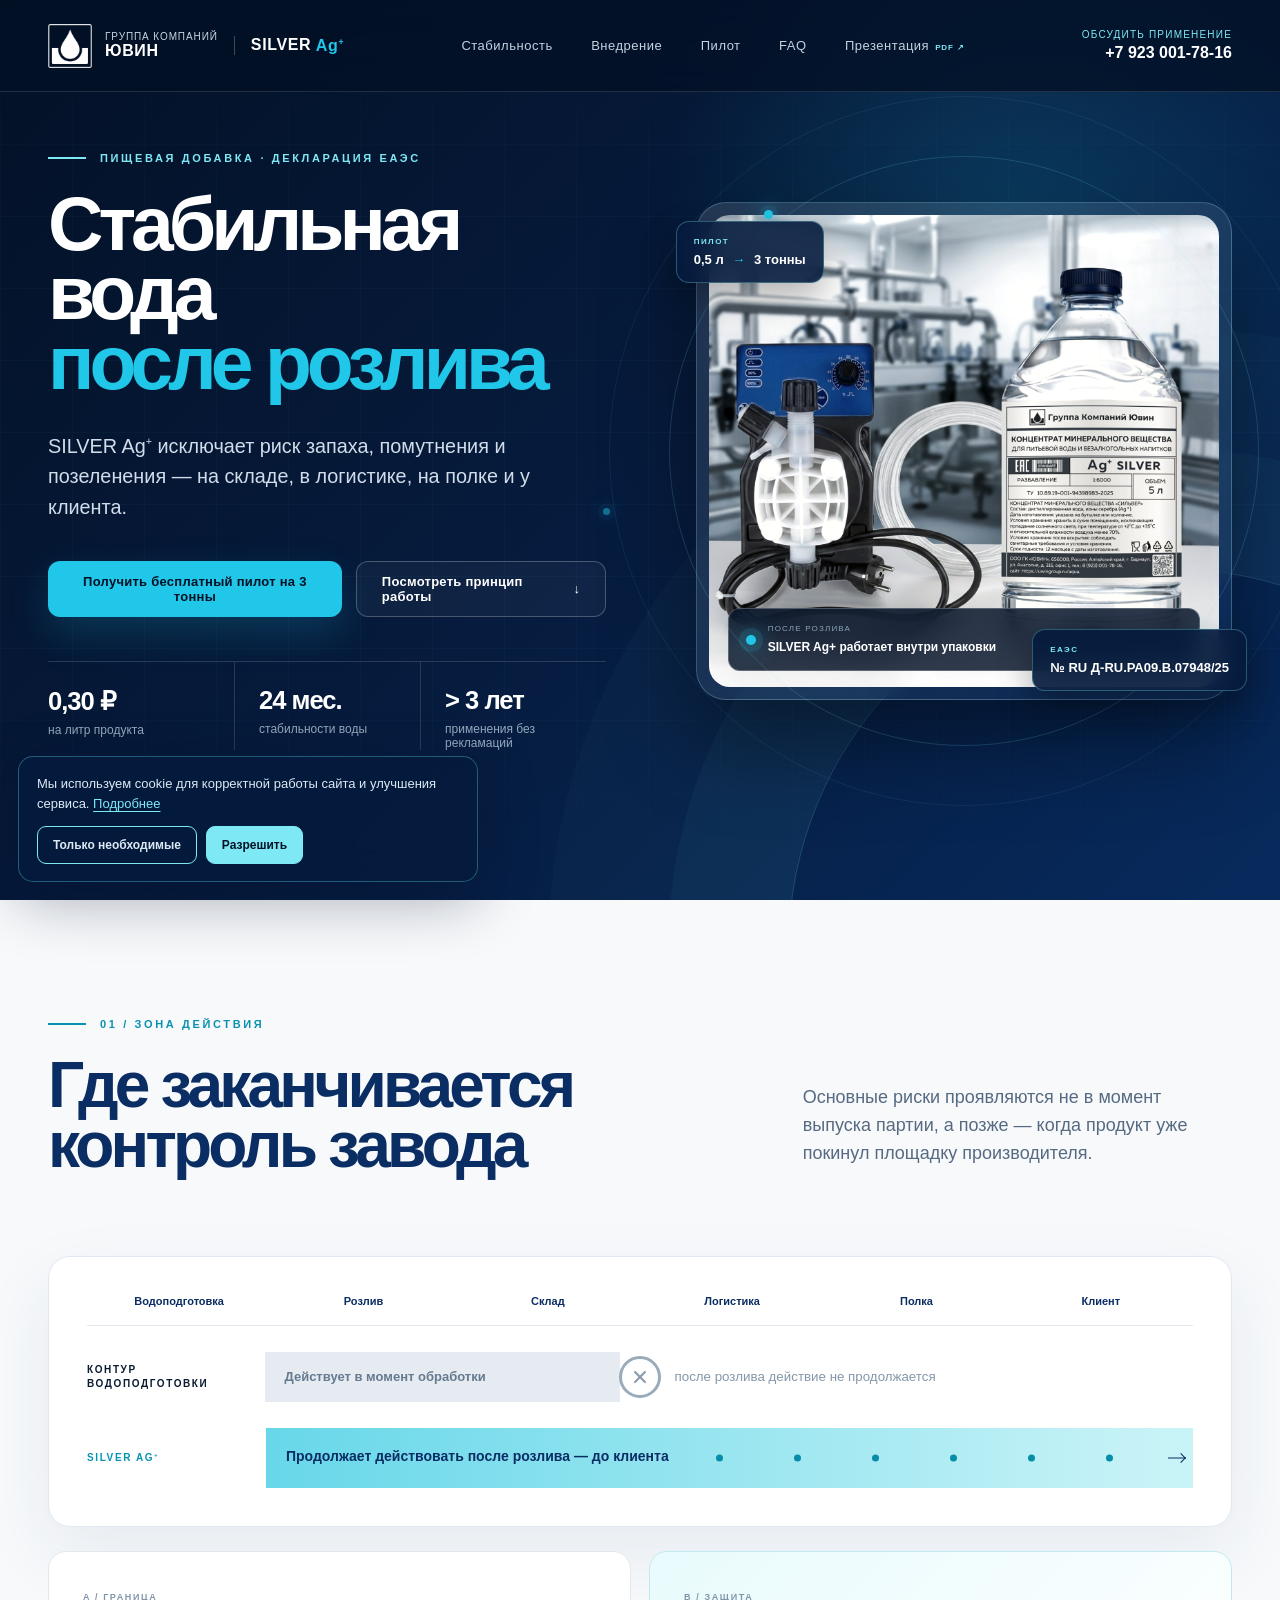
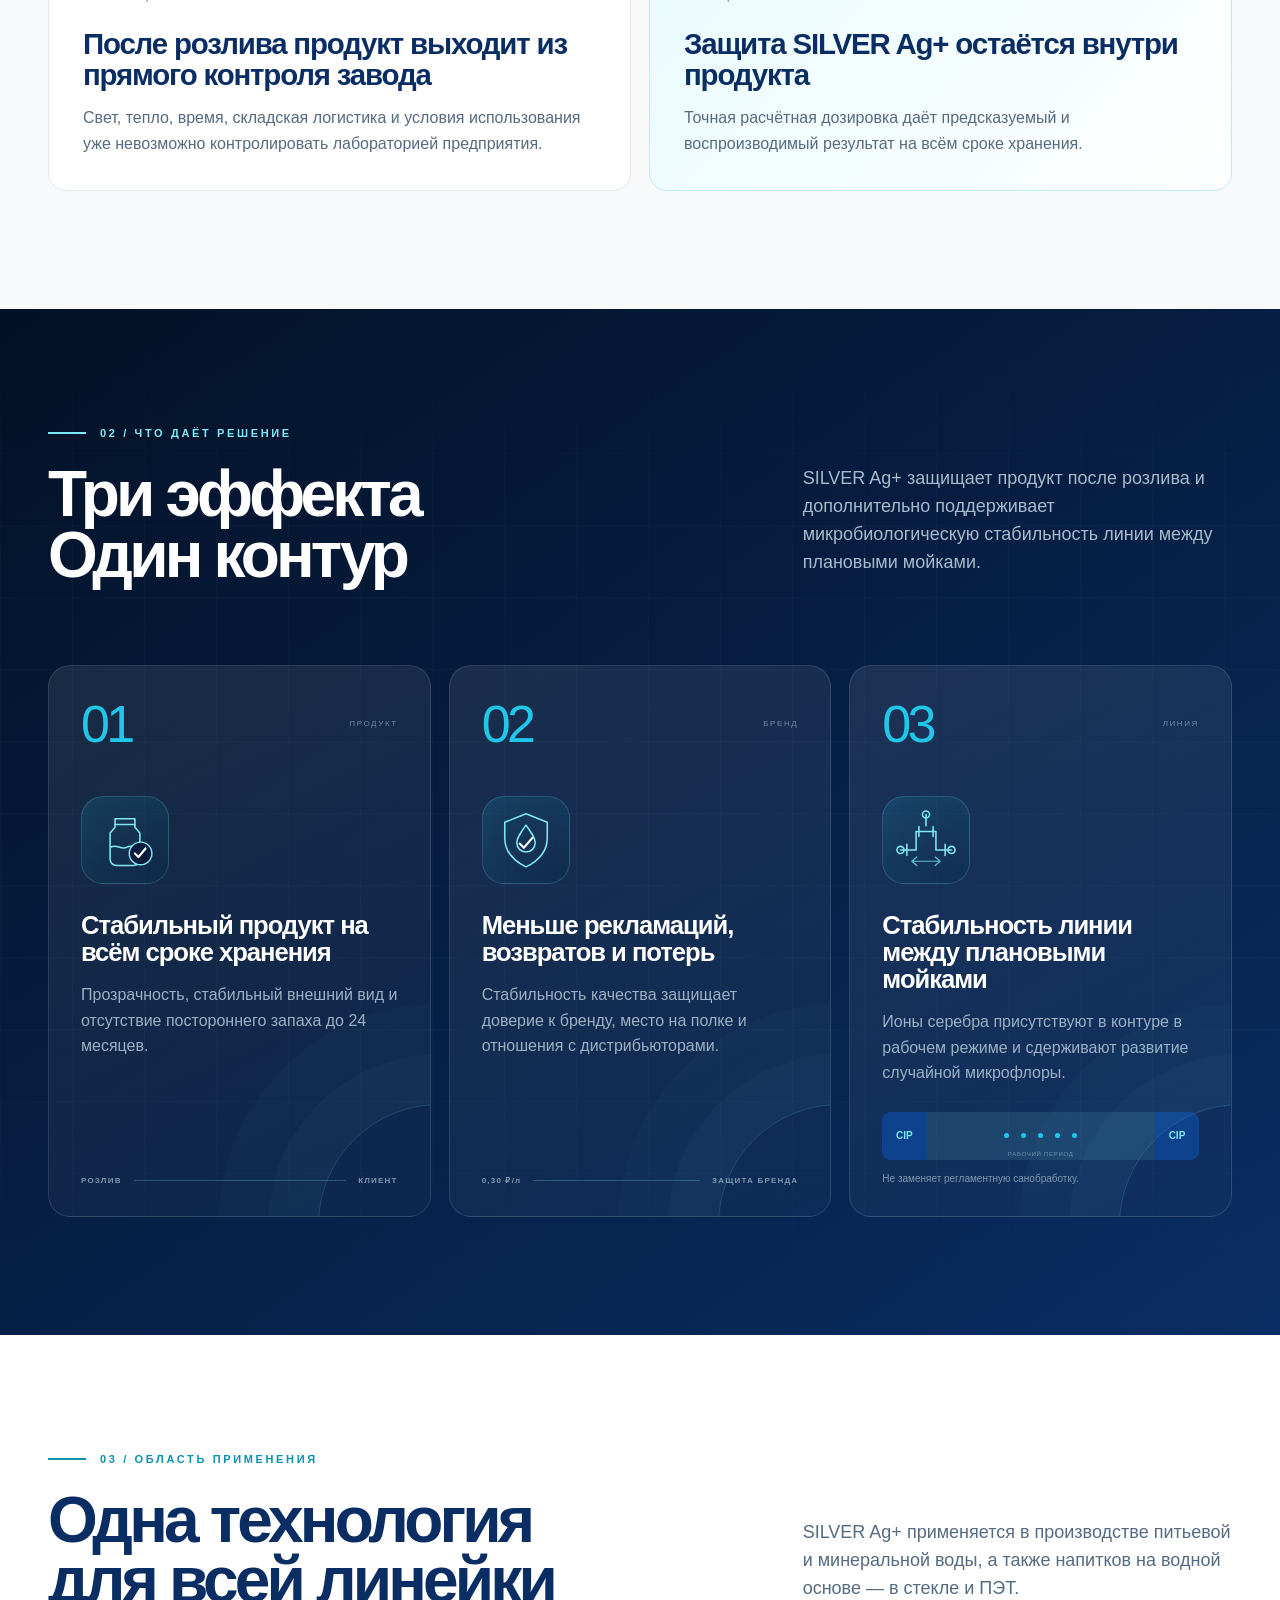
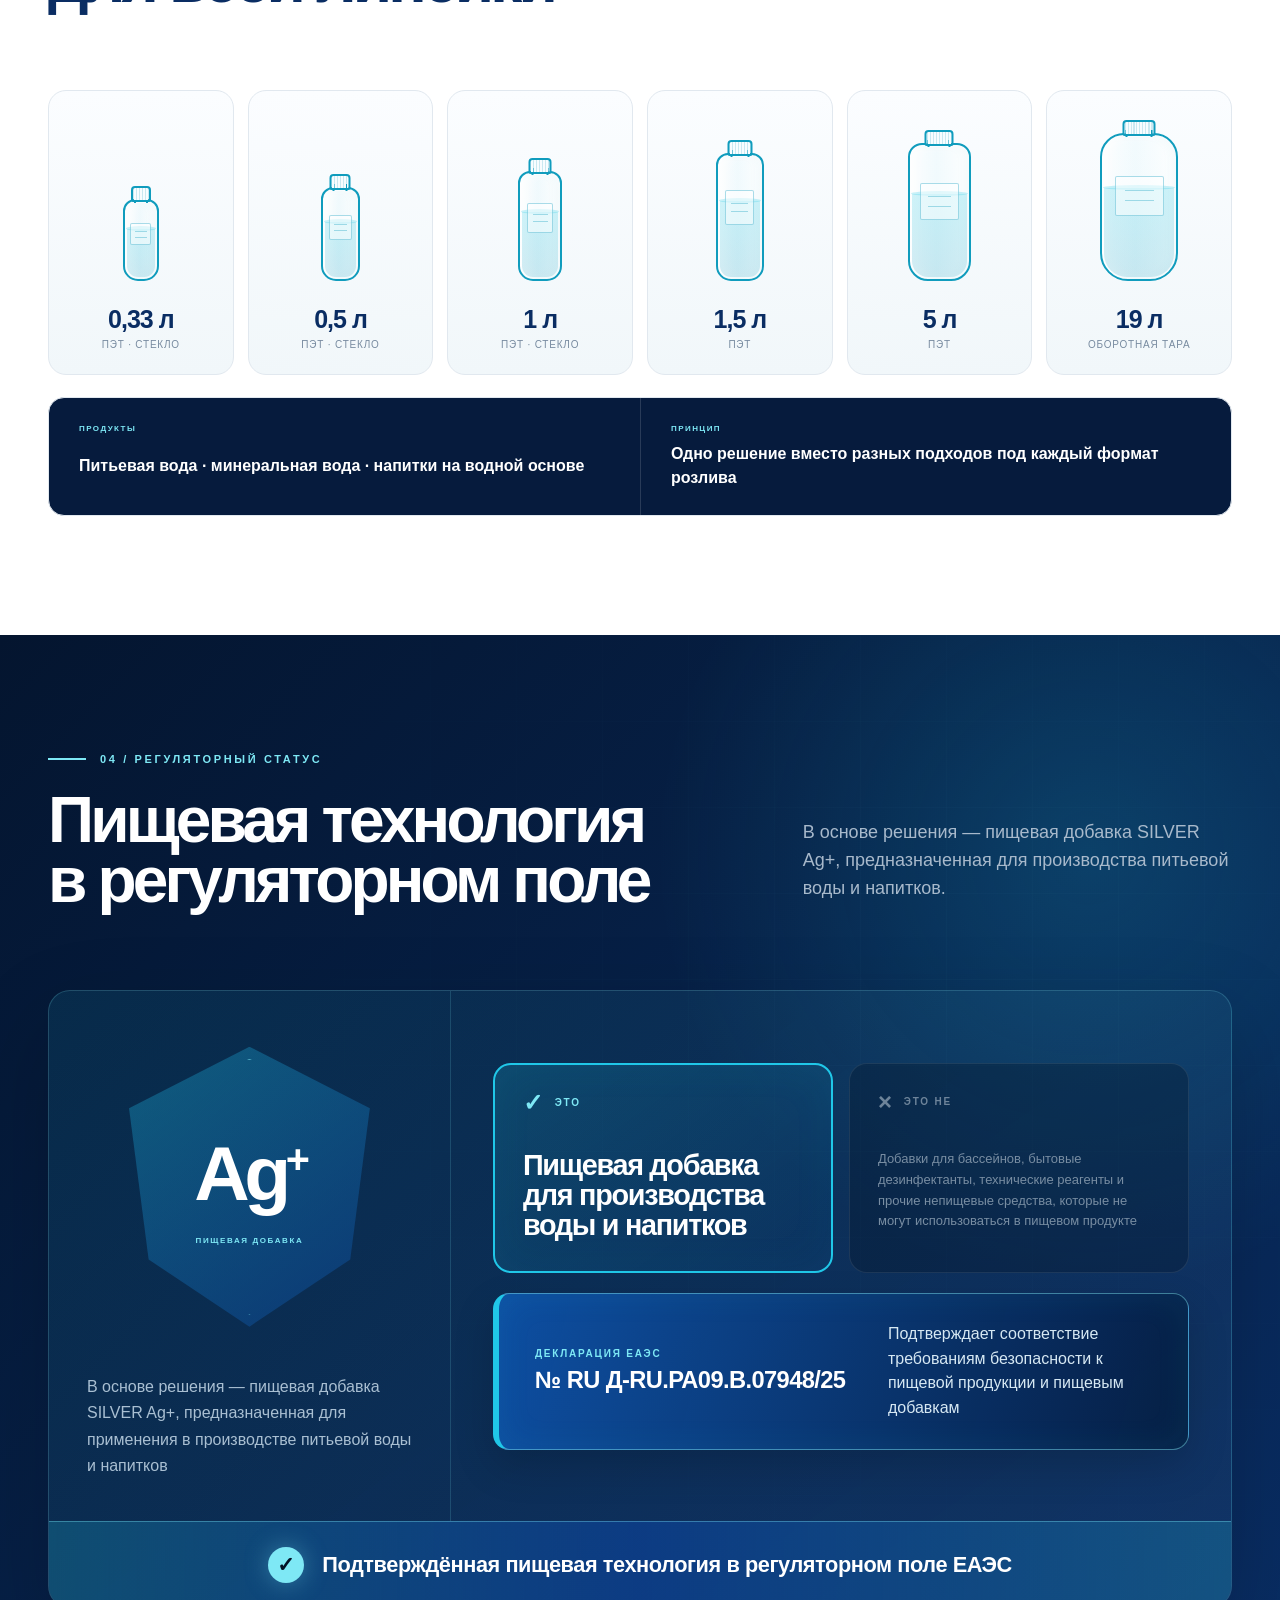
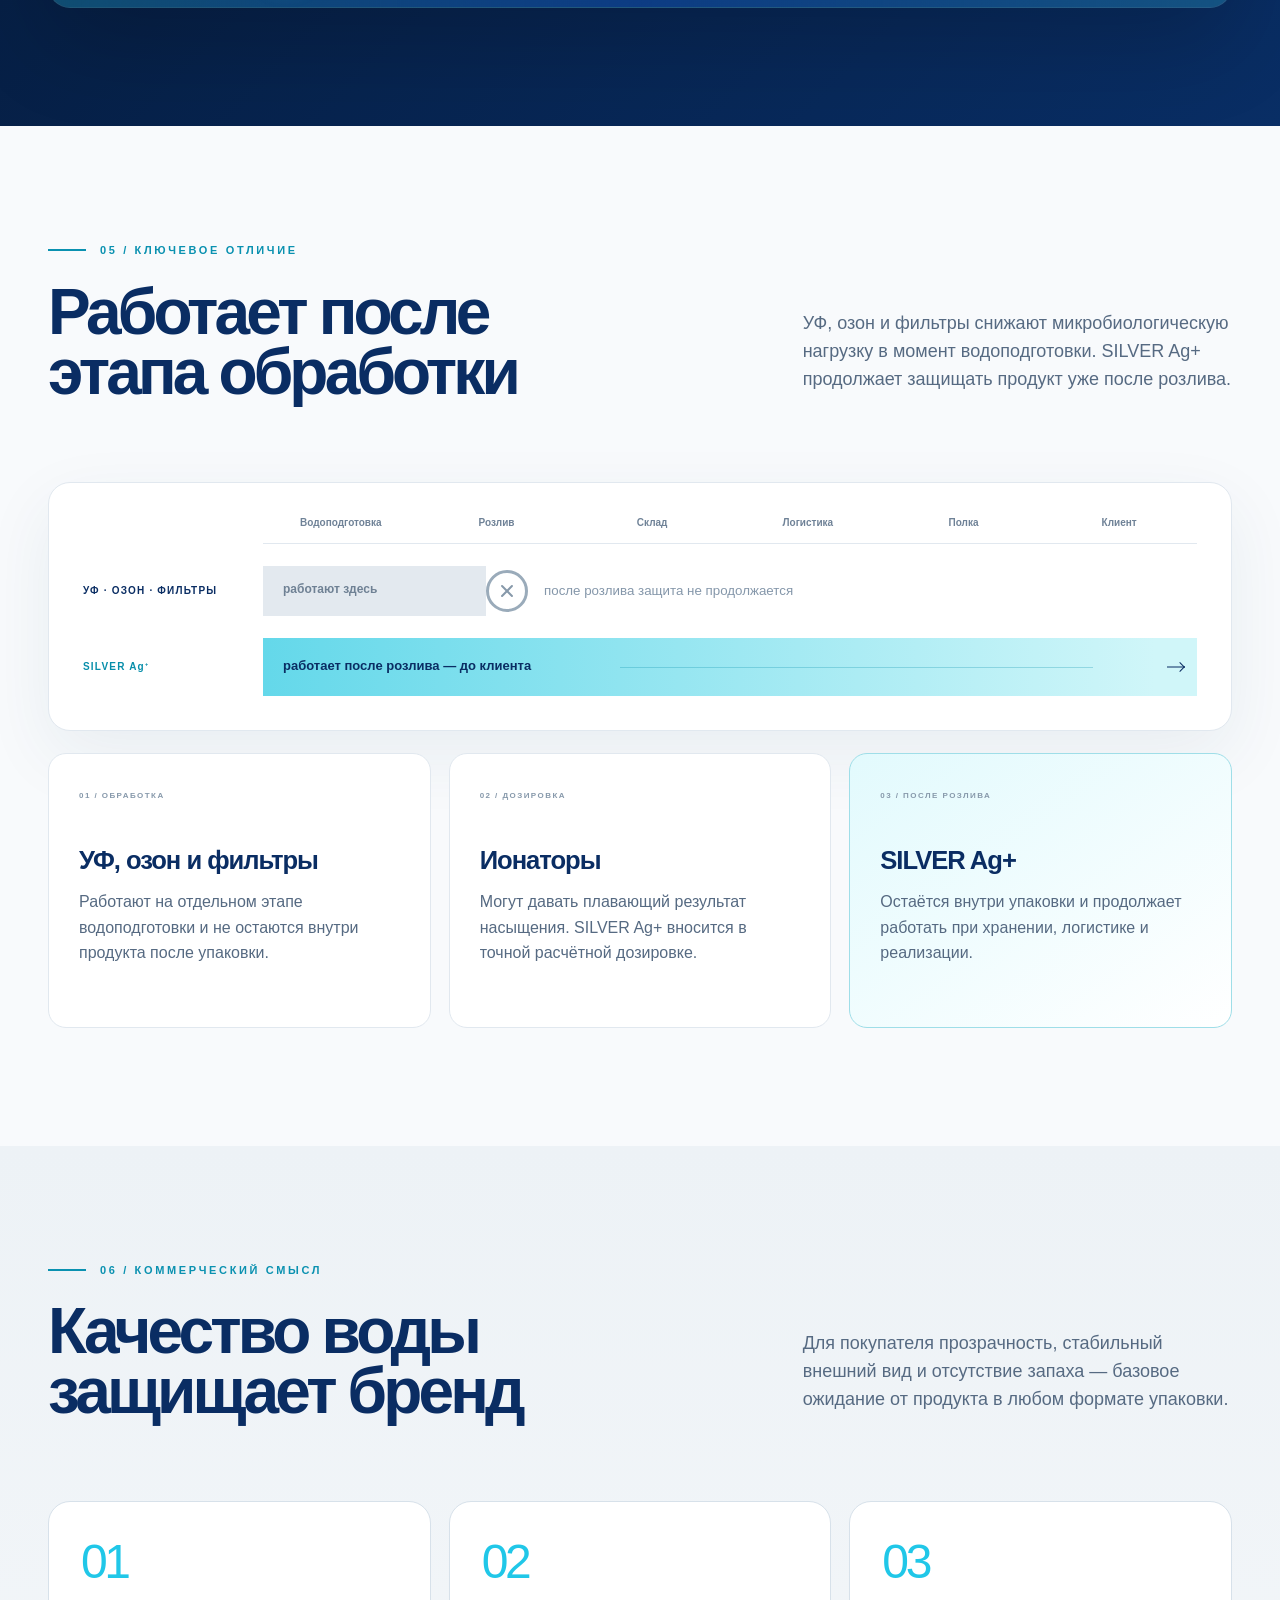
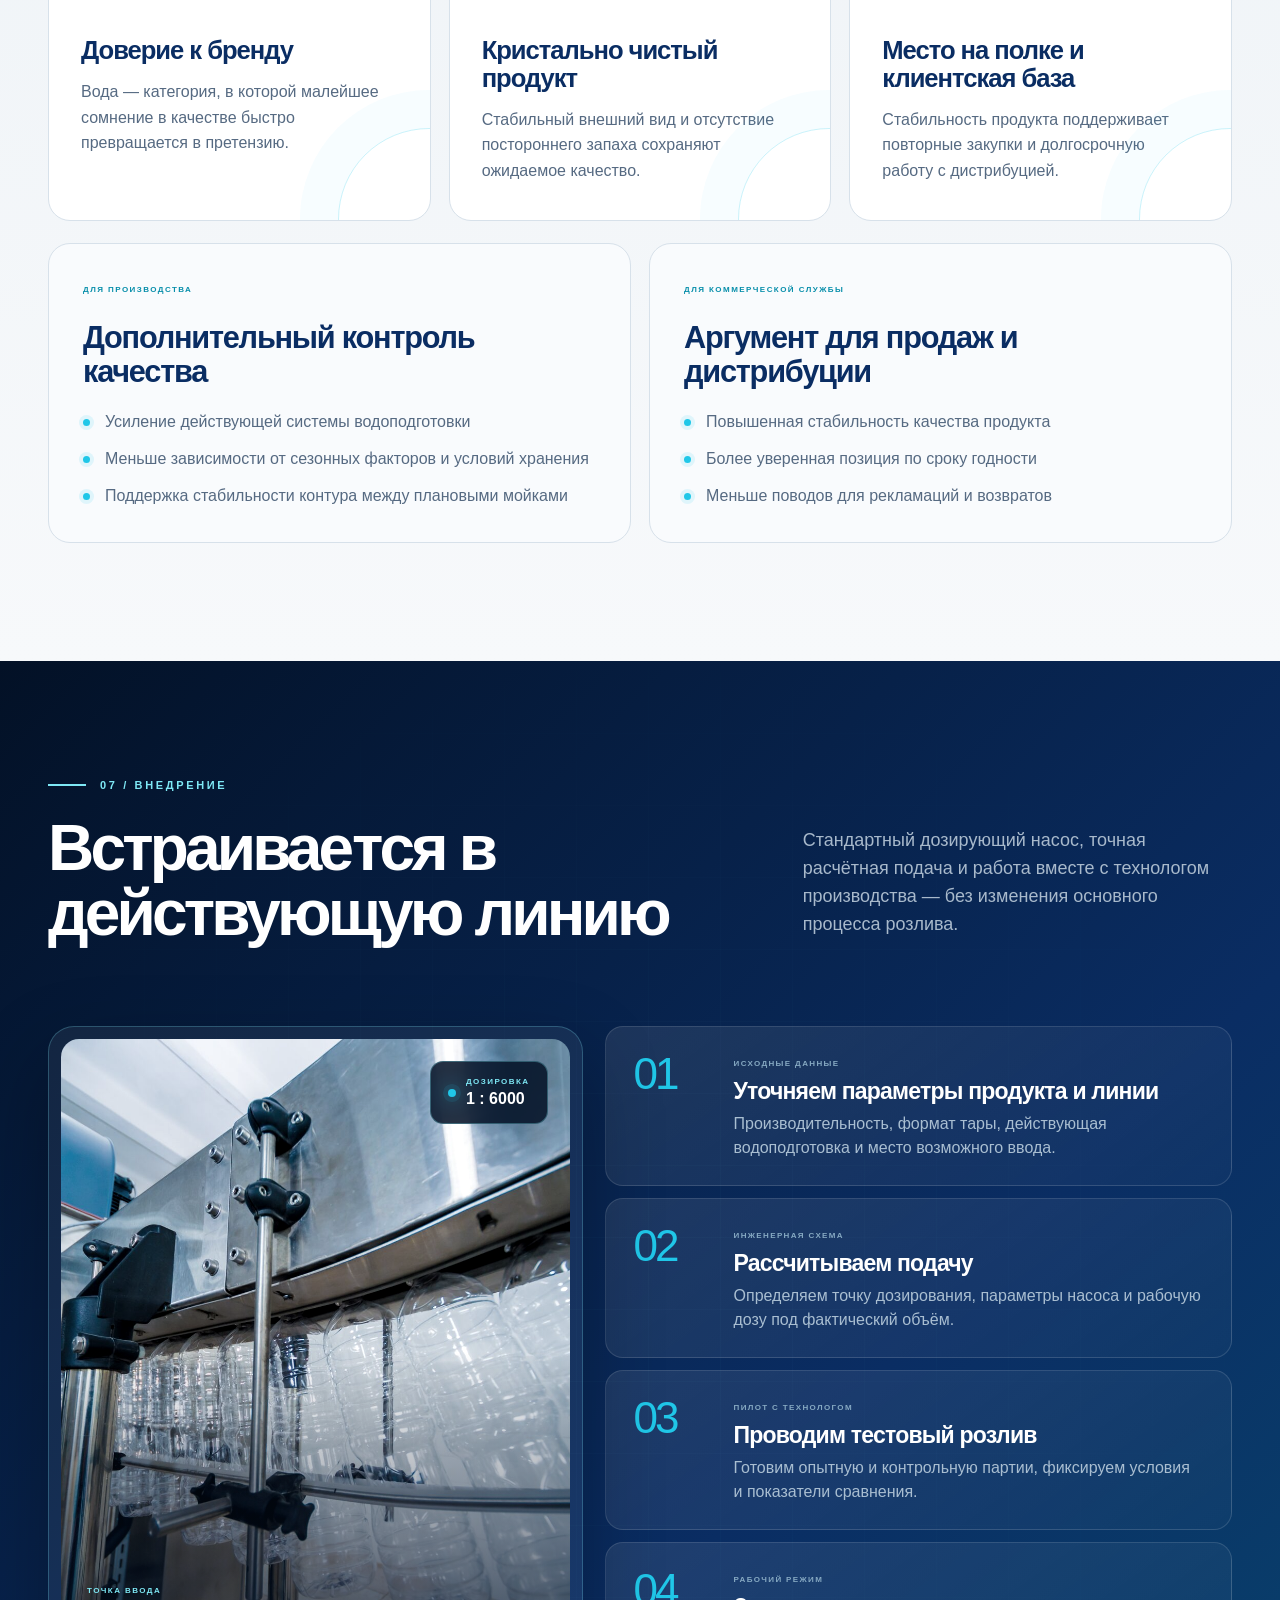
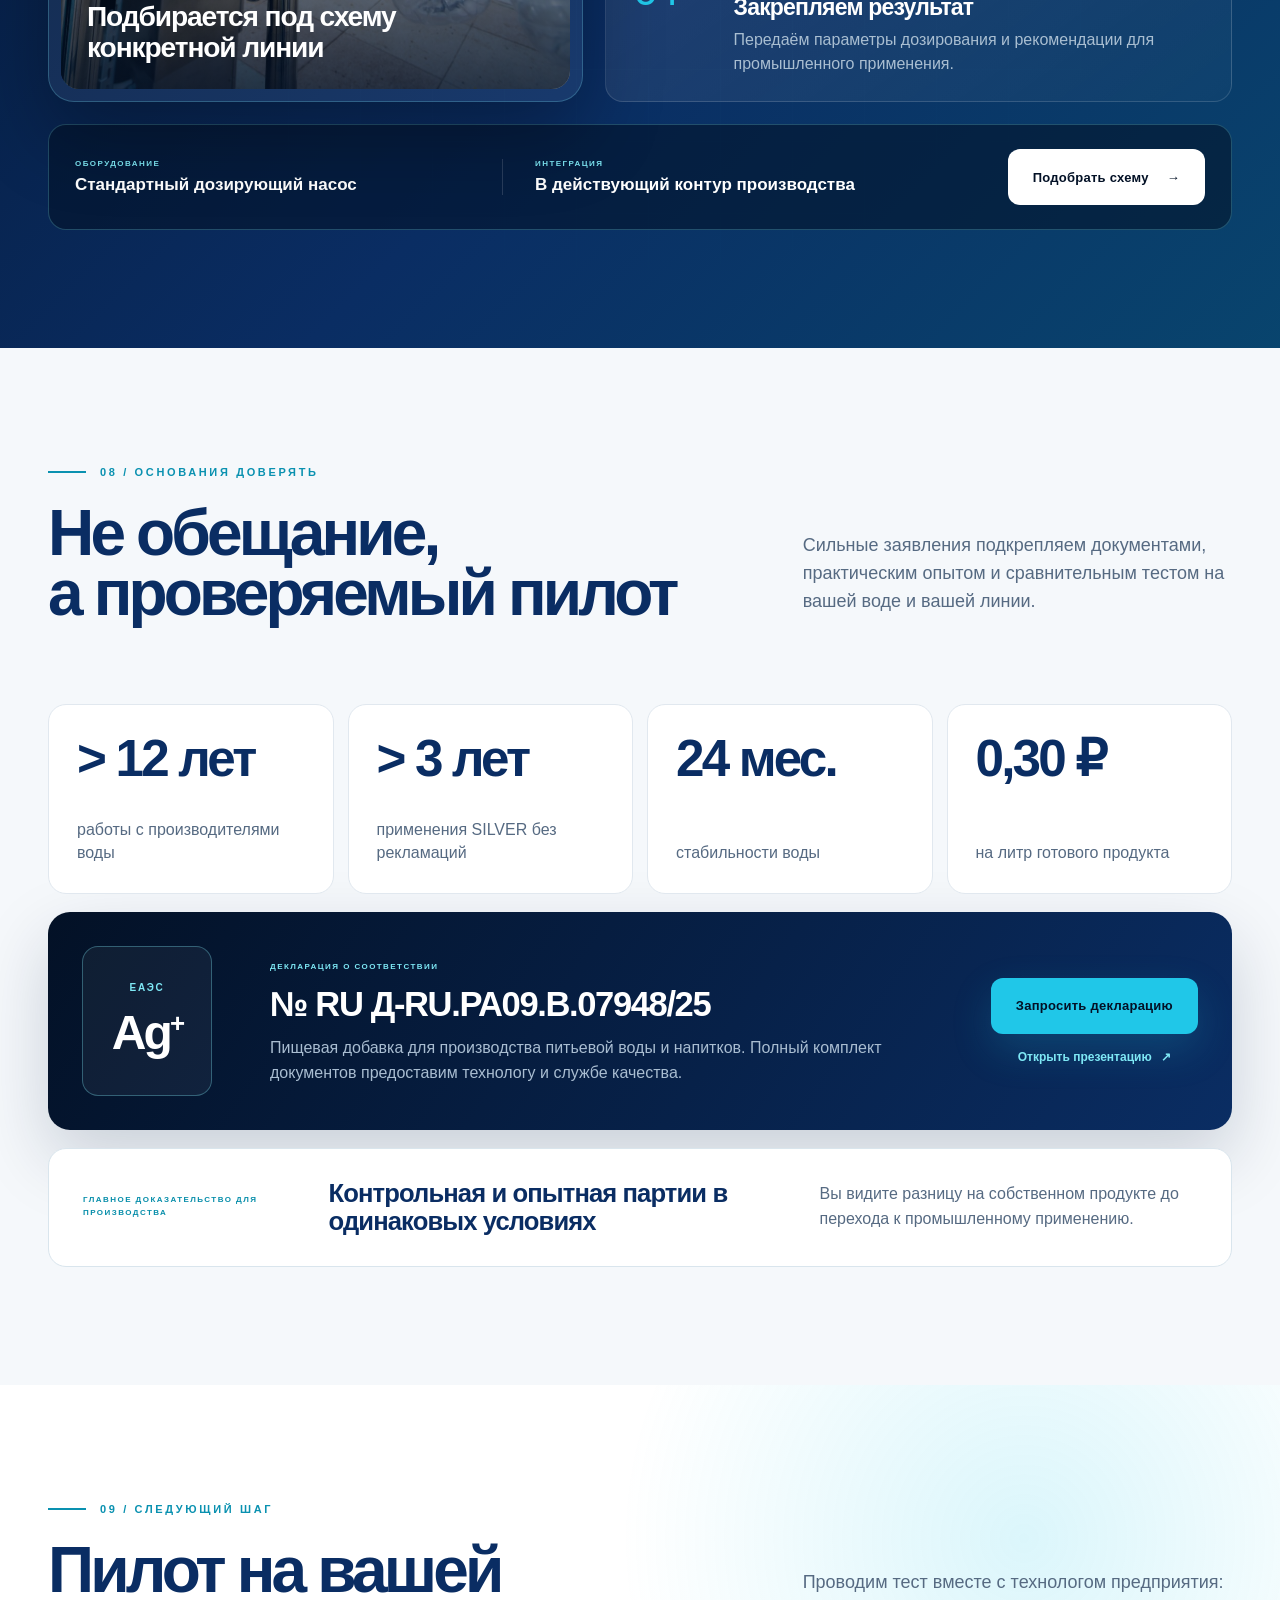
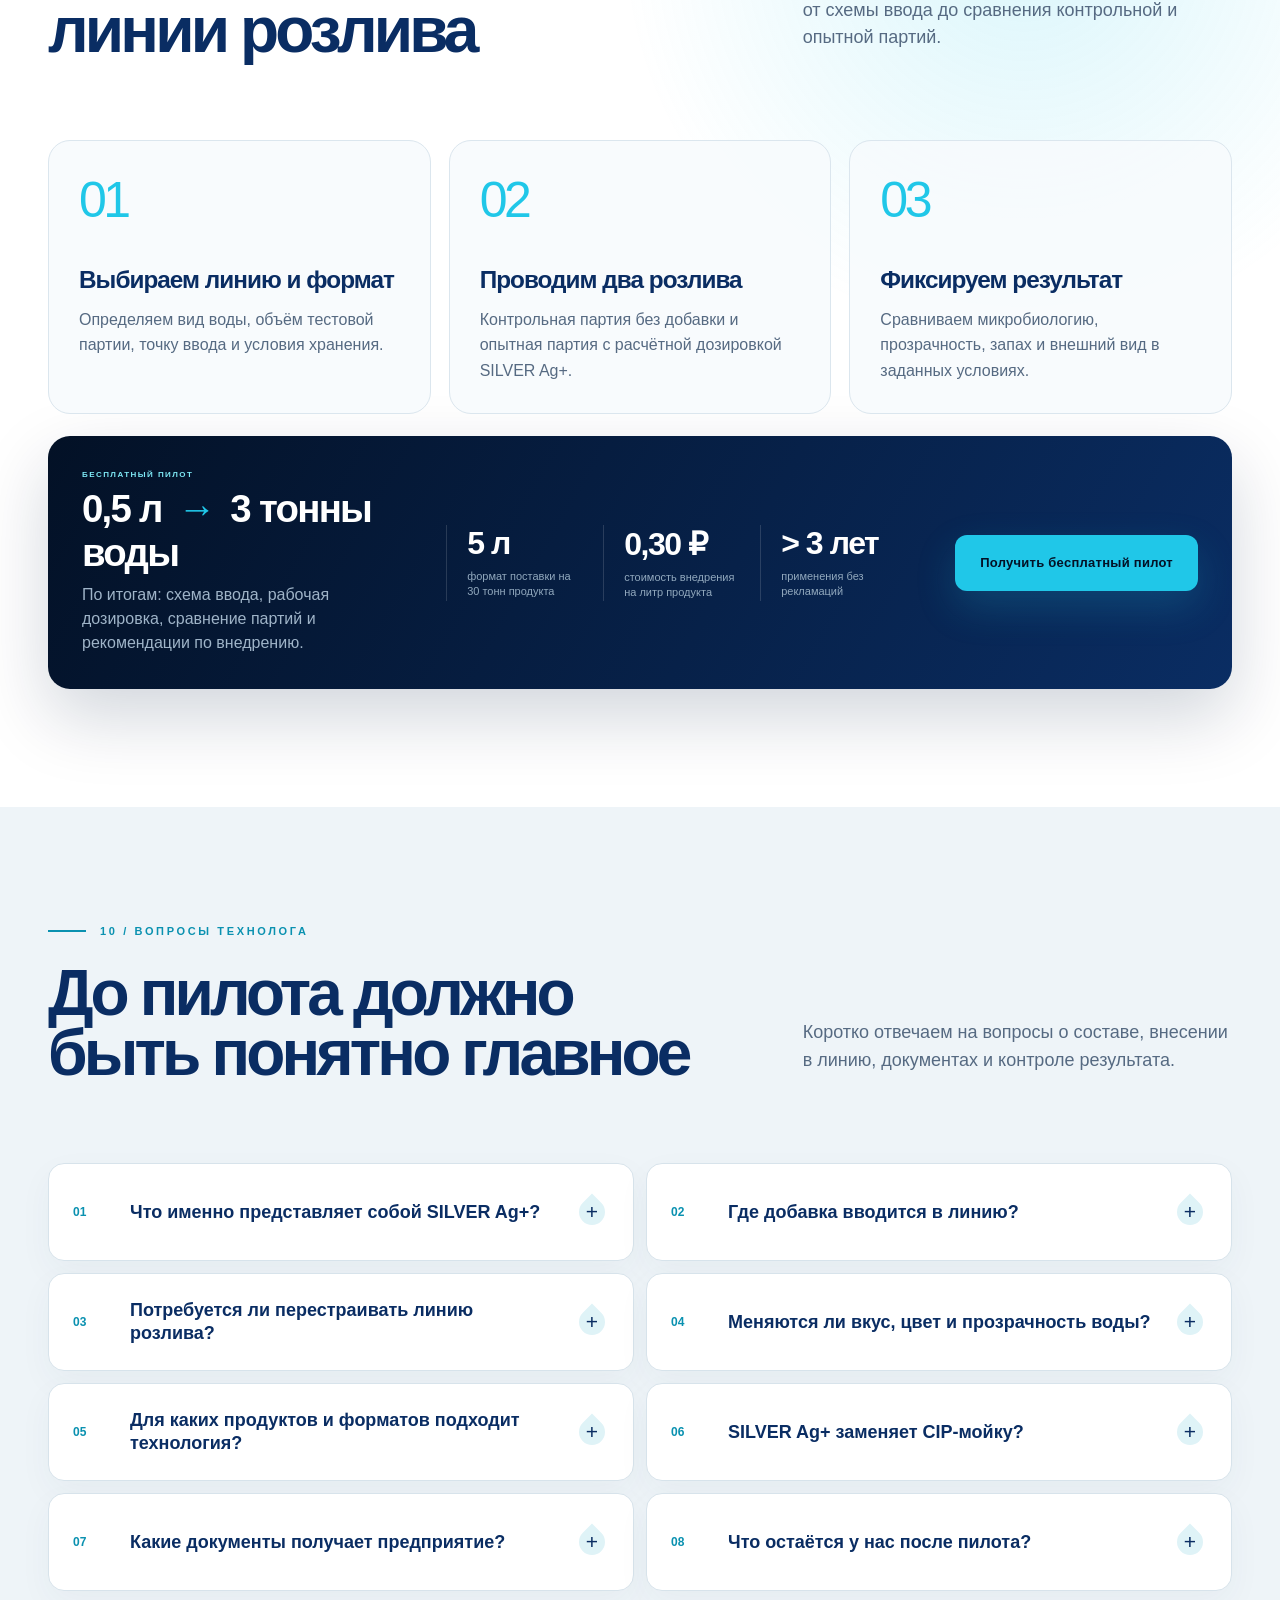
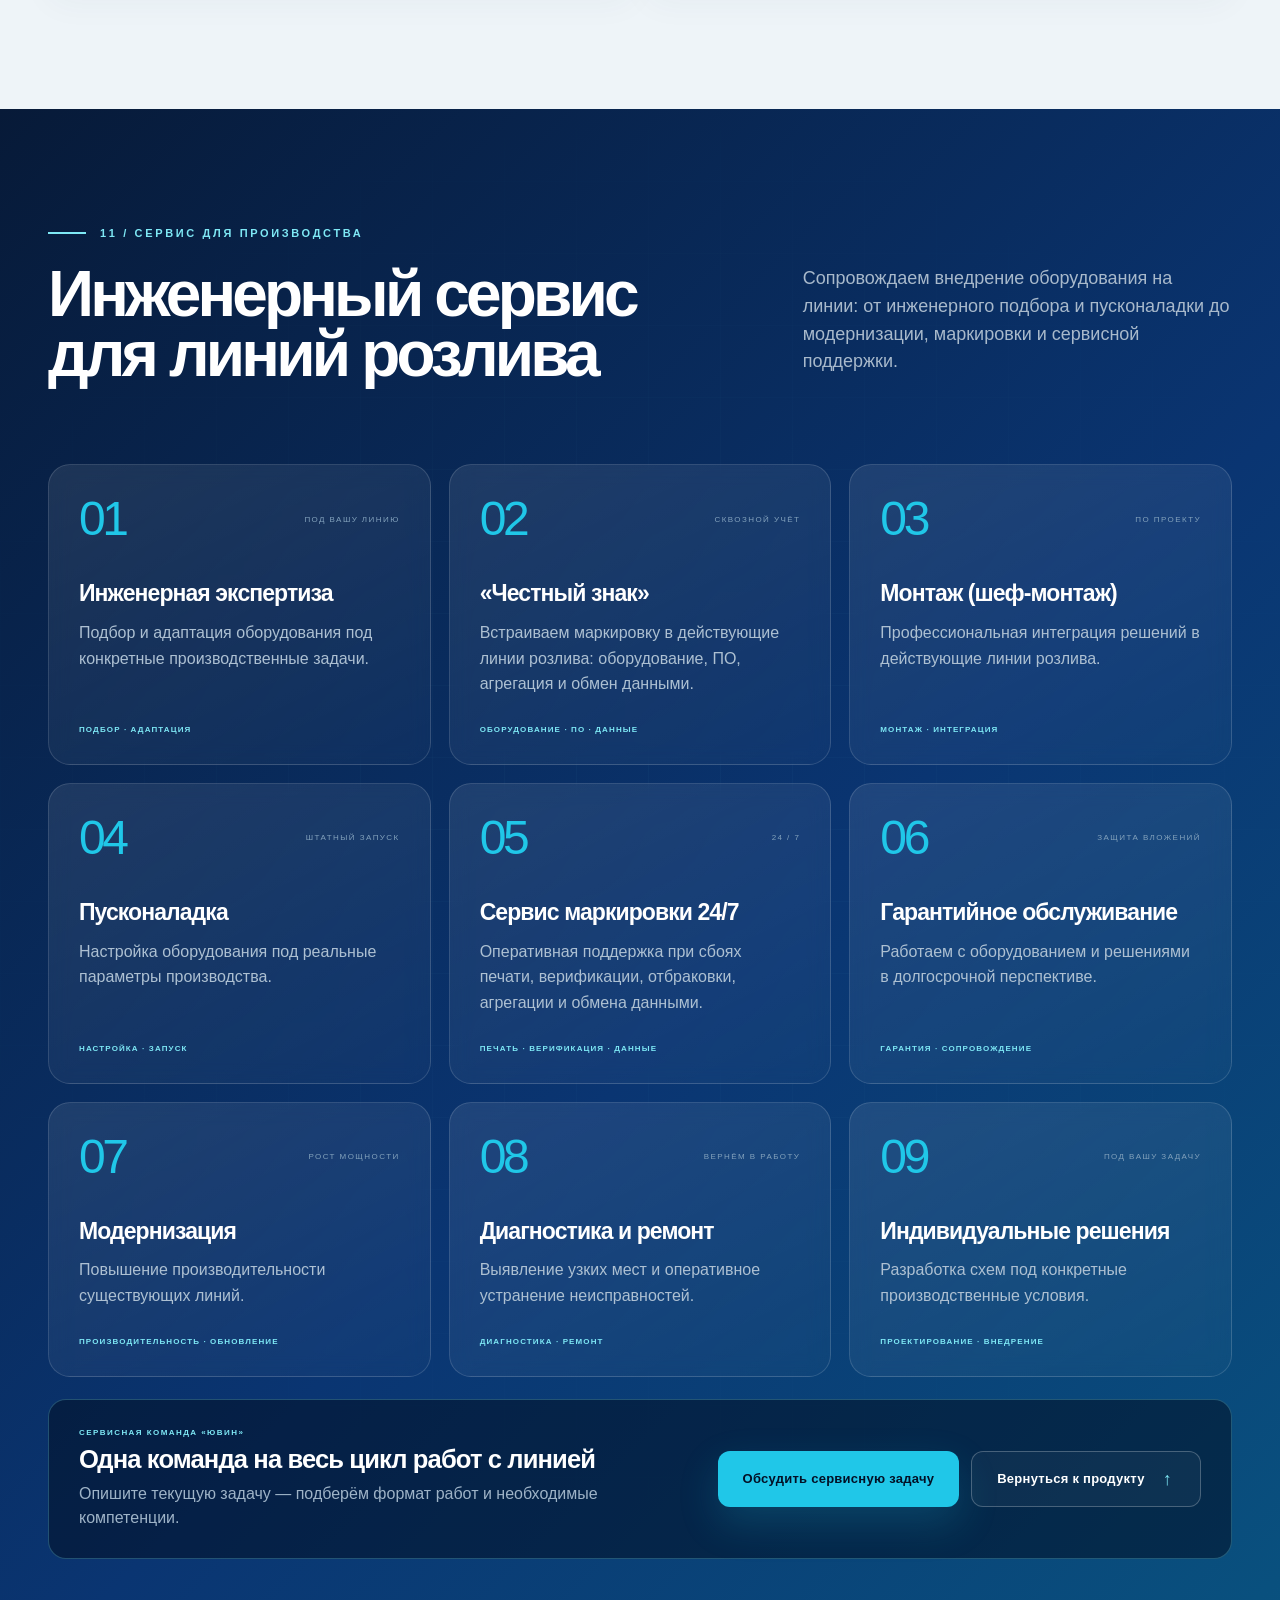
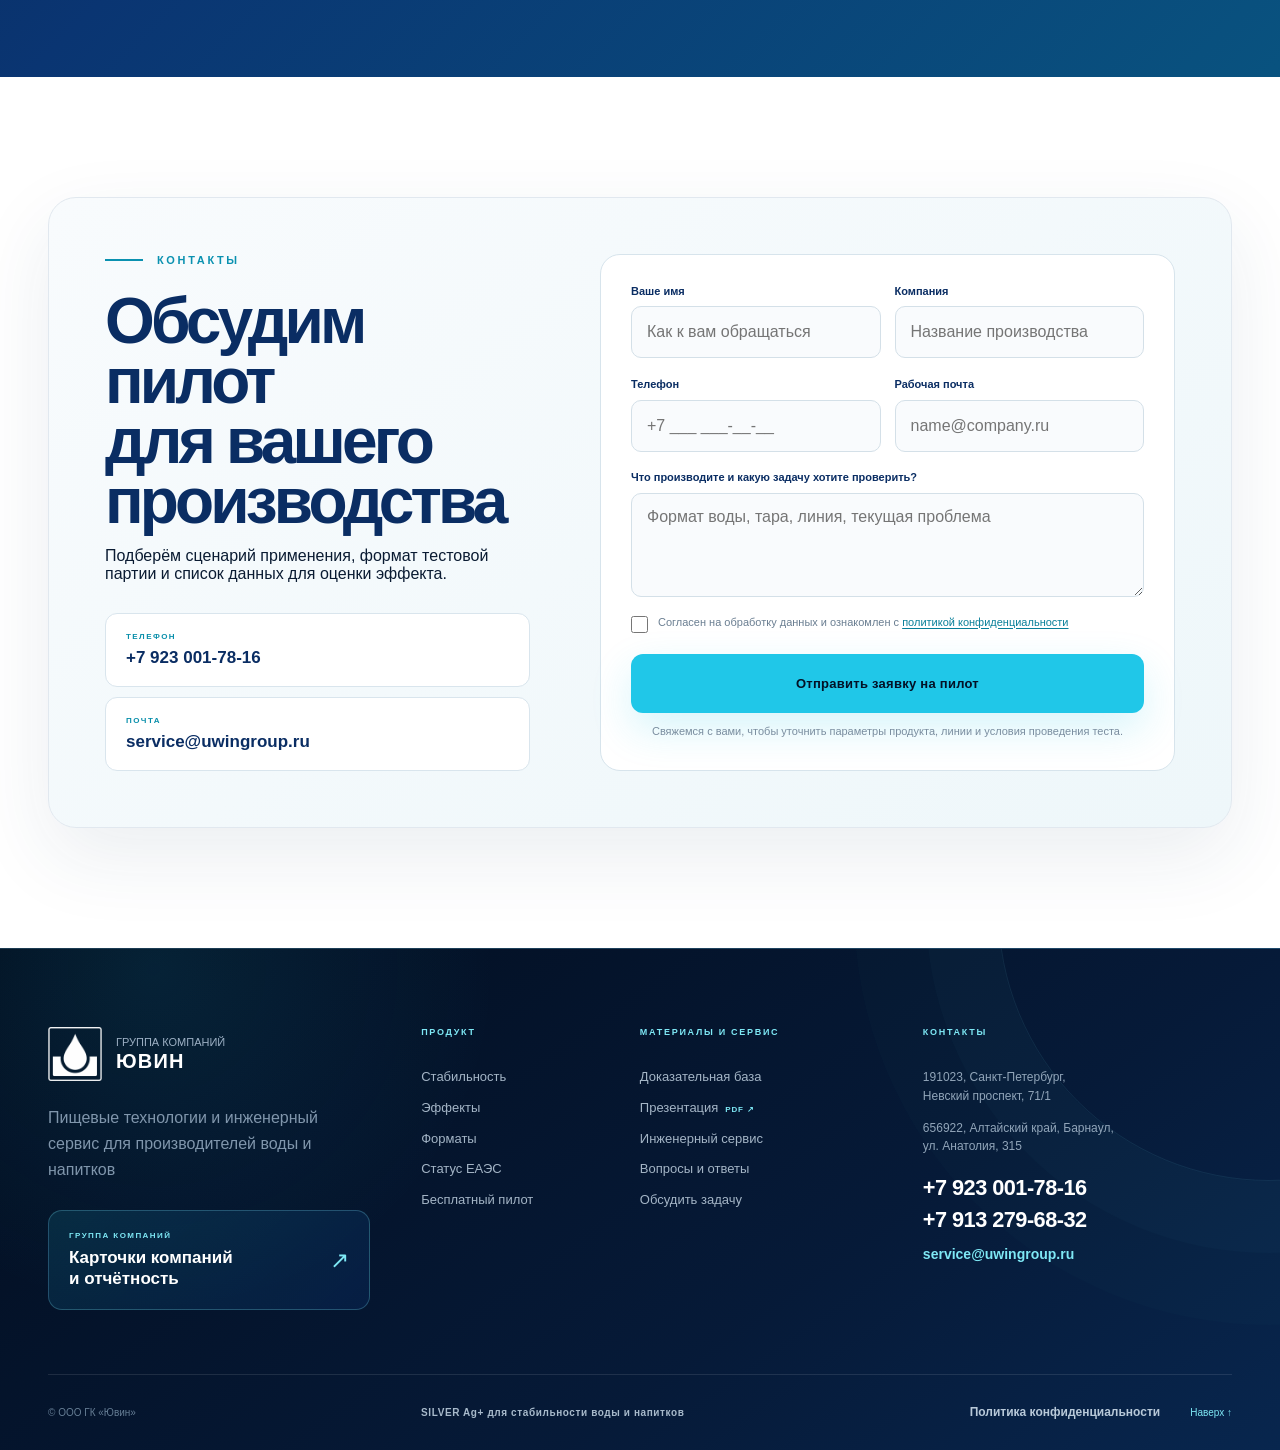
==== commit a1c93e67: "Simplify cookie notice wording" ====
--- a/index.html
+++ b/index.html
@@ -27,7 +27,7 @@
   <link rel="icon" href="assets/uwin-group-logo-white.png" type="image/png">
   <link rel="preload" as="image" href="assets/silver-system.jpg" fetchpriority="high">
   <link rel="stylesheet" href="styles.css?v=20260724-01">
-  <script src="cookie-consent.js?v=20260724-01" defer></script>
+  <script src="cookie-consent.js?v=20260724-02" defer></script>
   <script type="application/ld+json">
   {
     "@context": "https://schema.org",
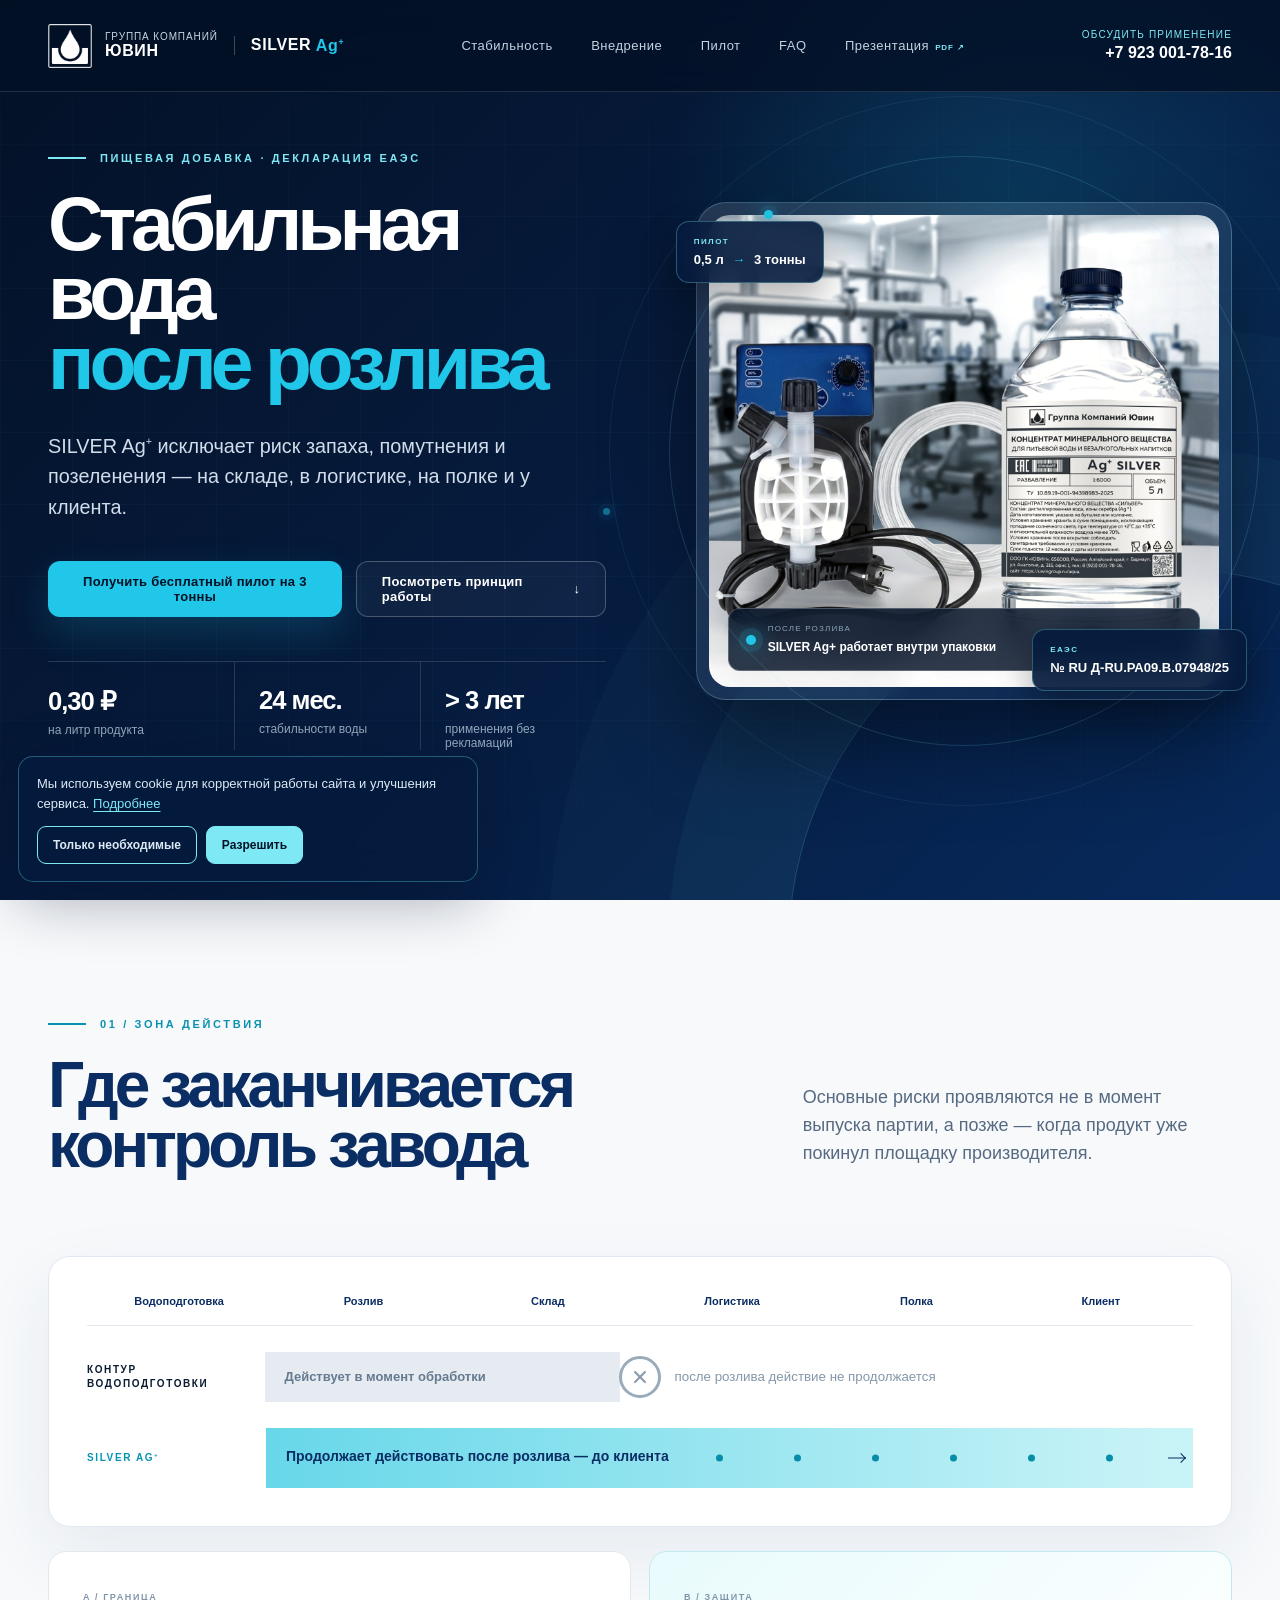
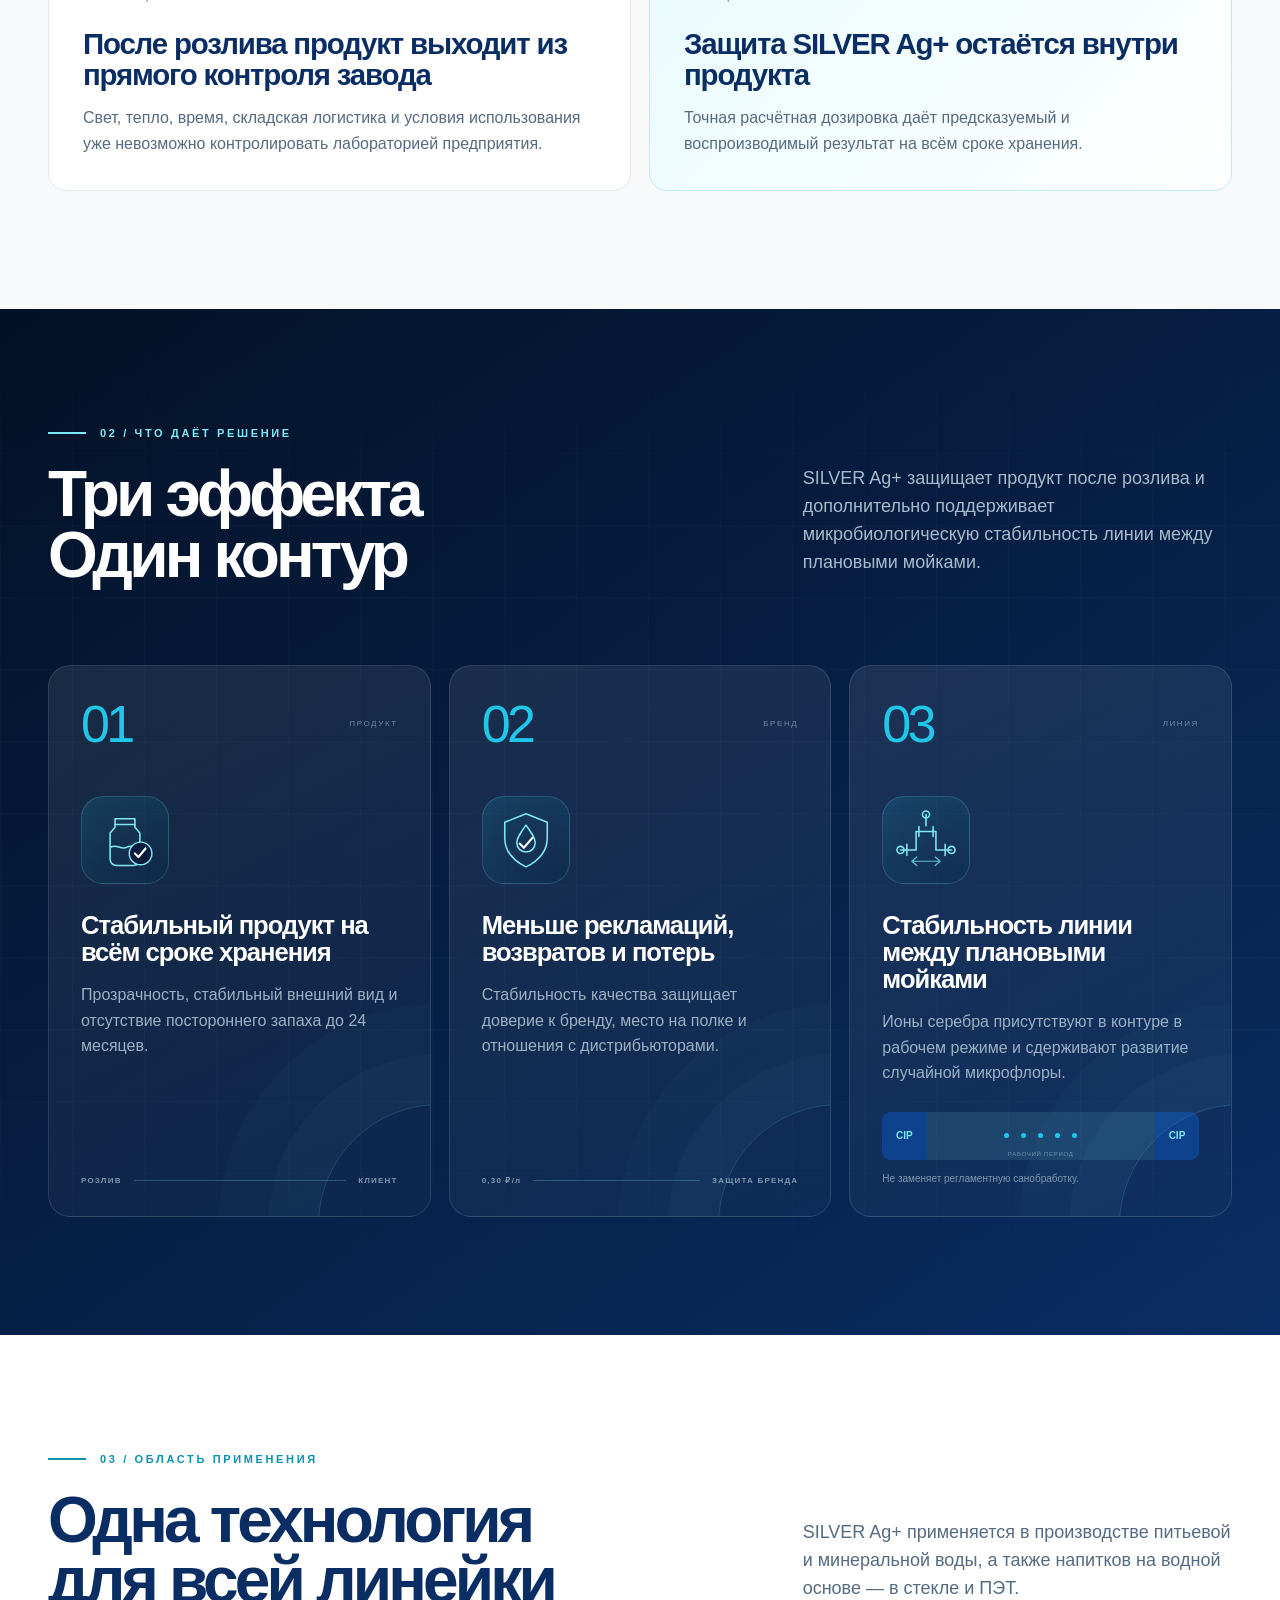
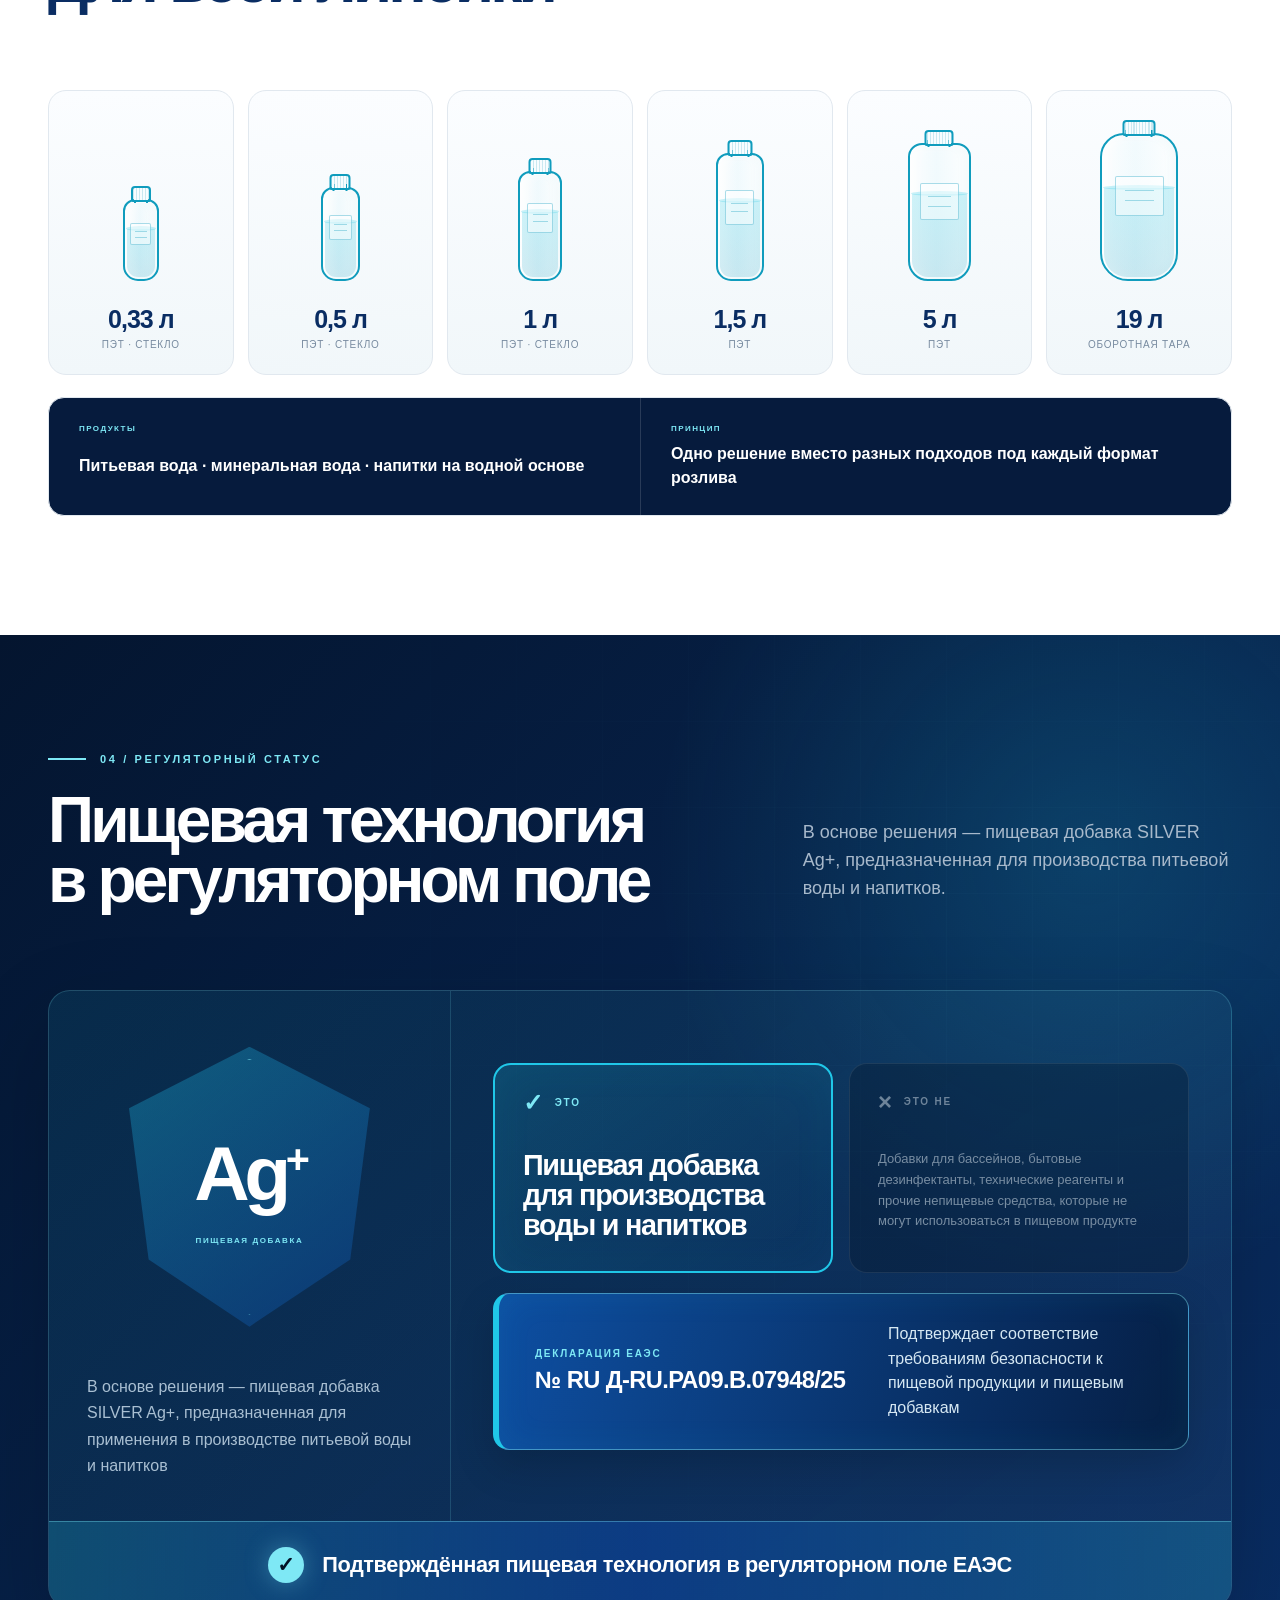
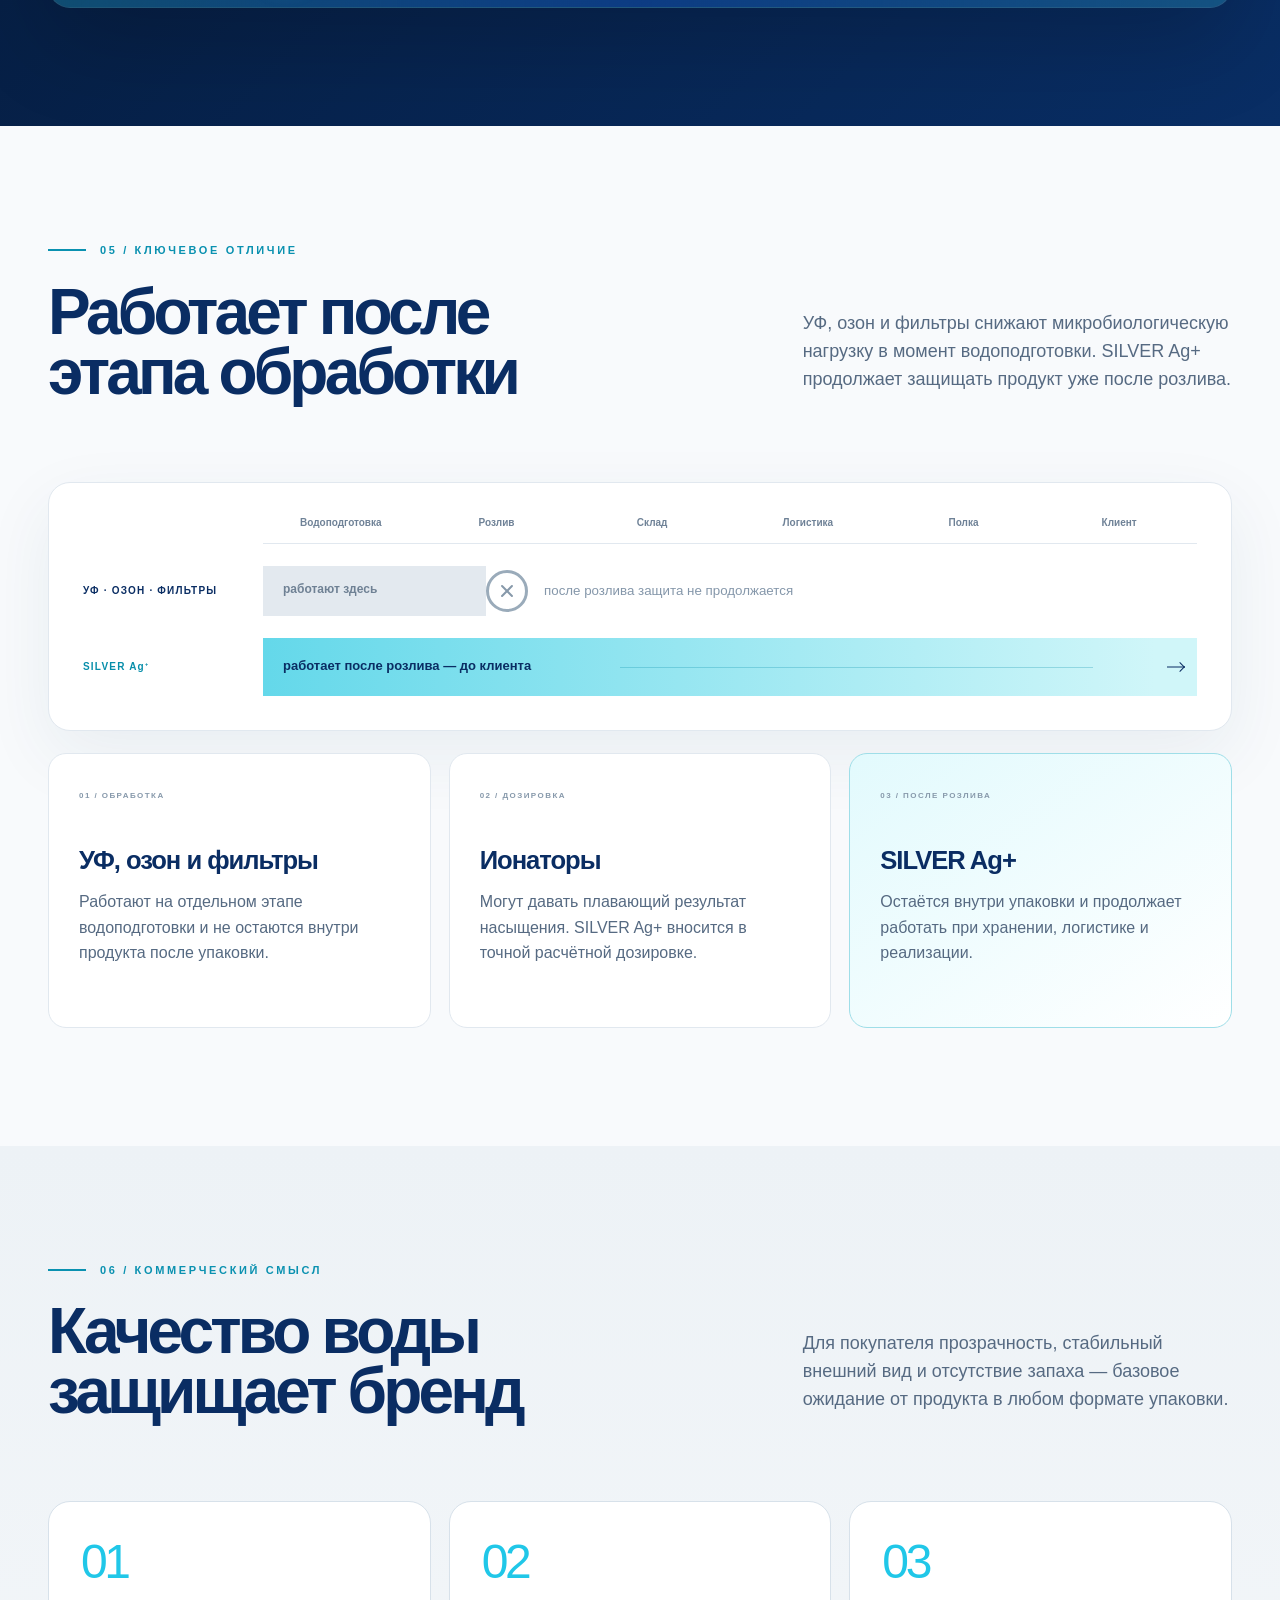
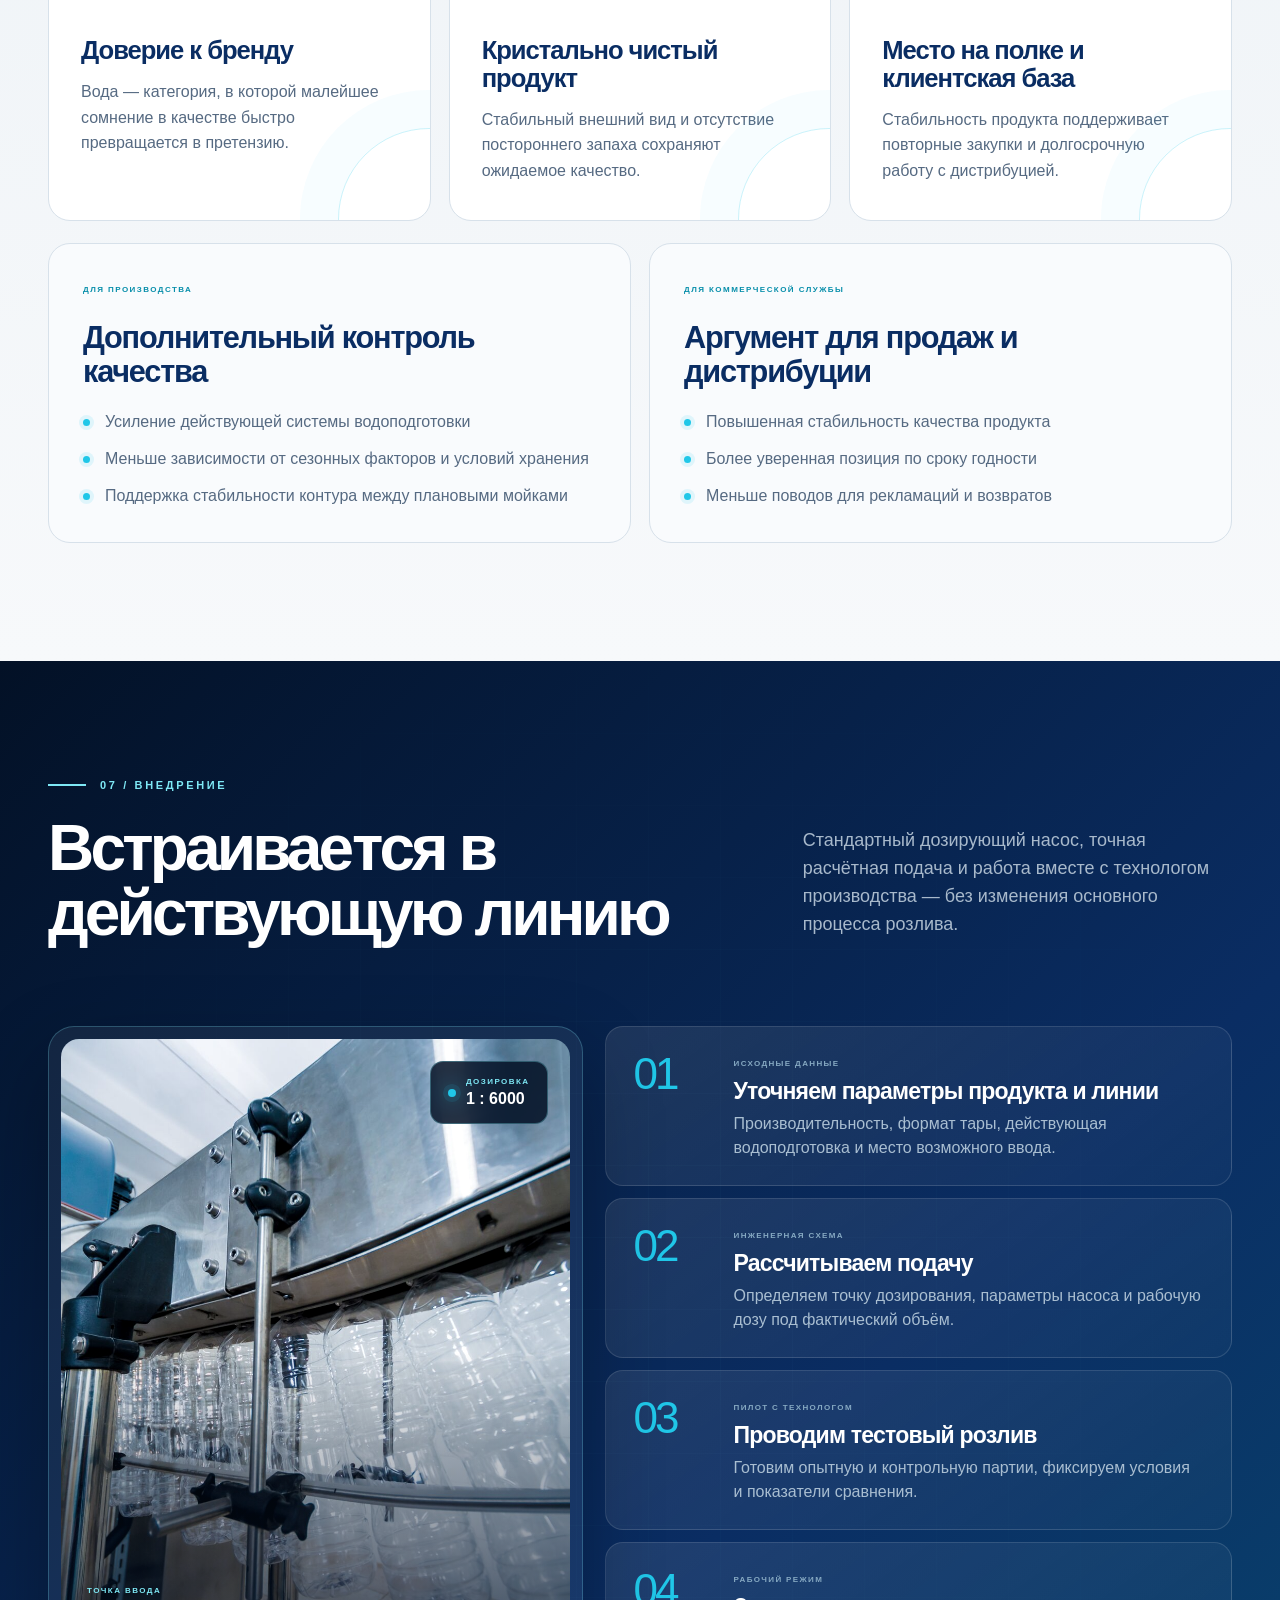
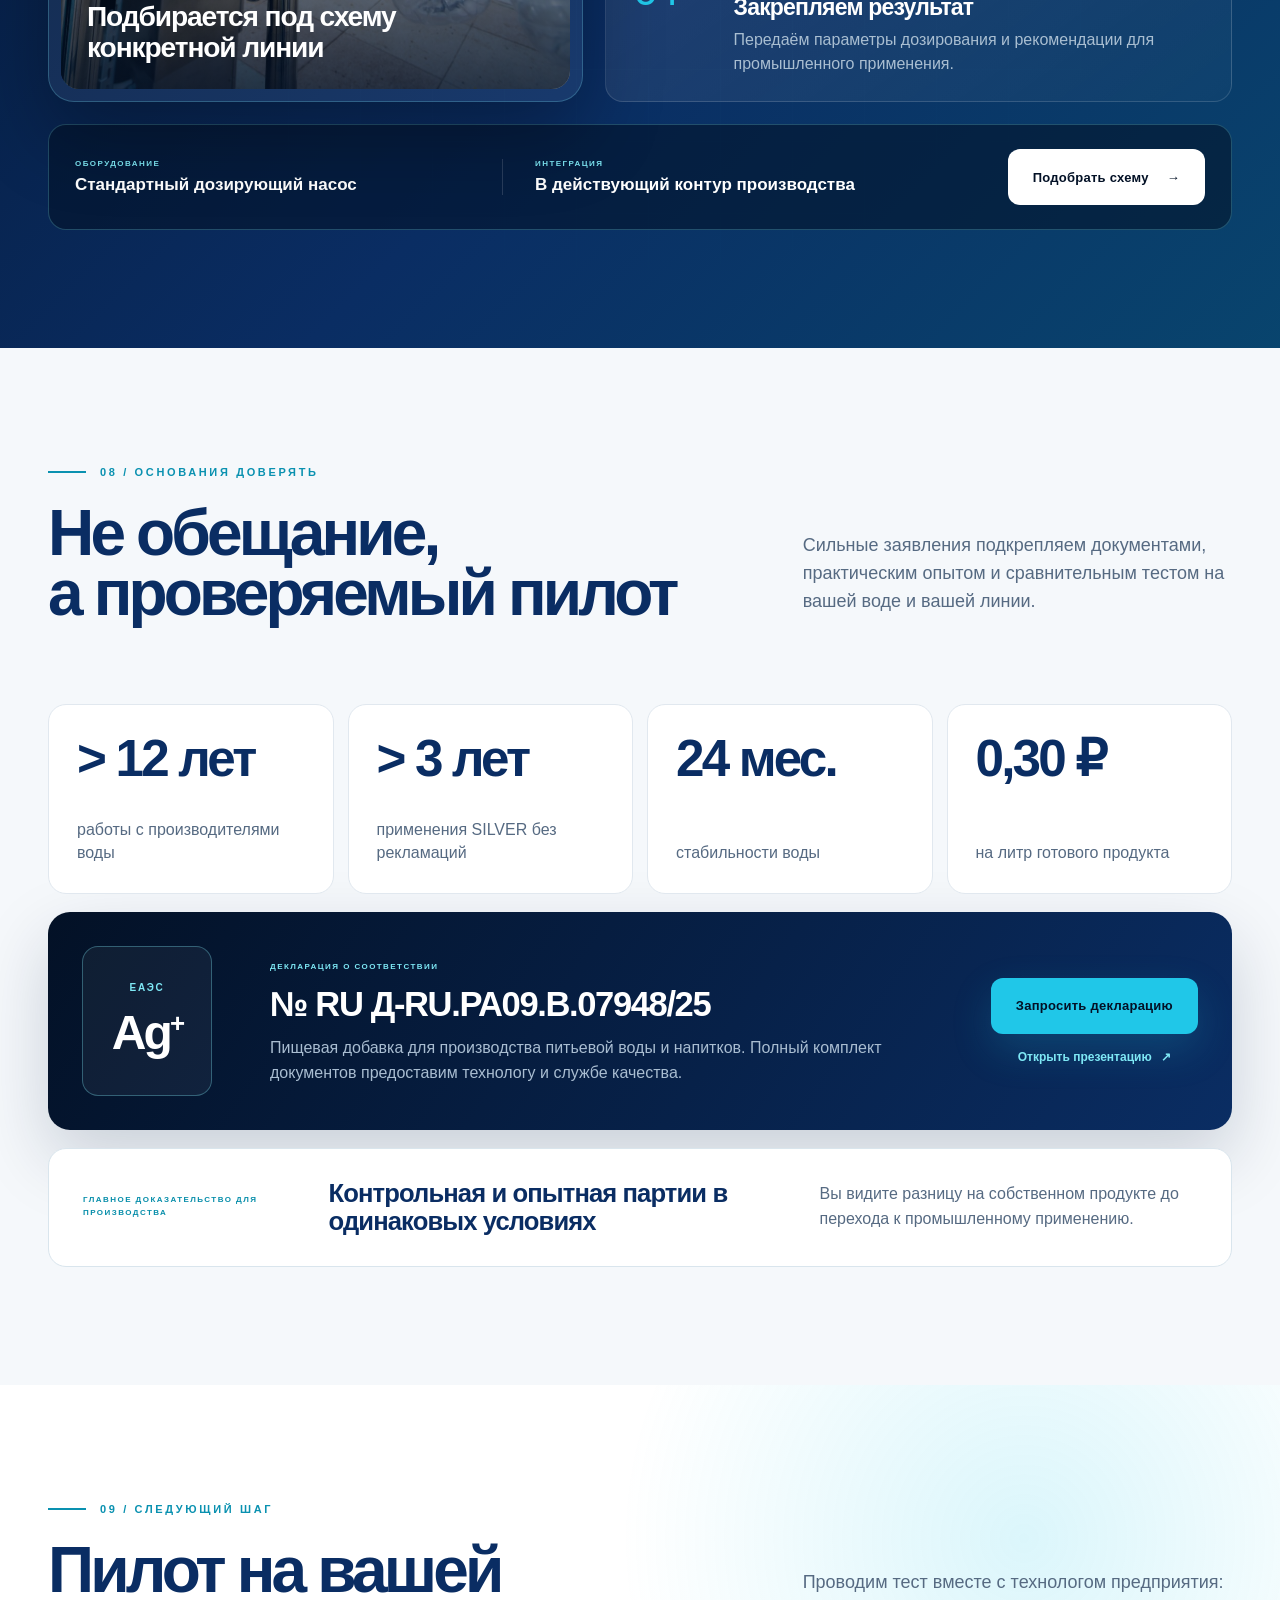
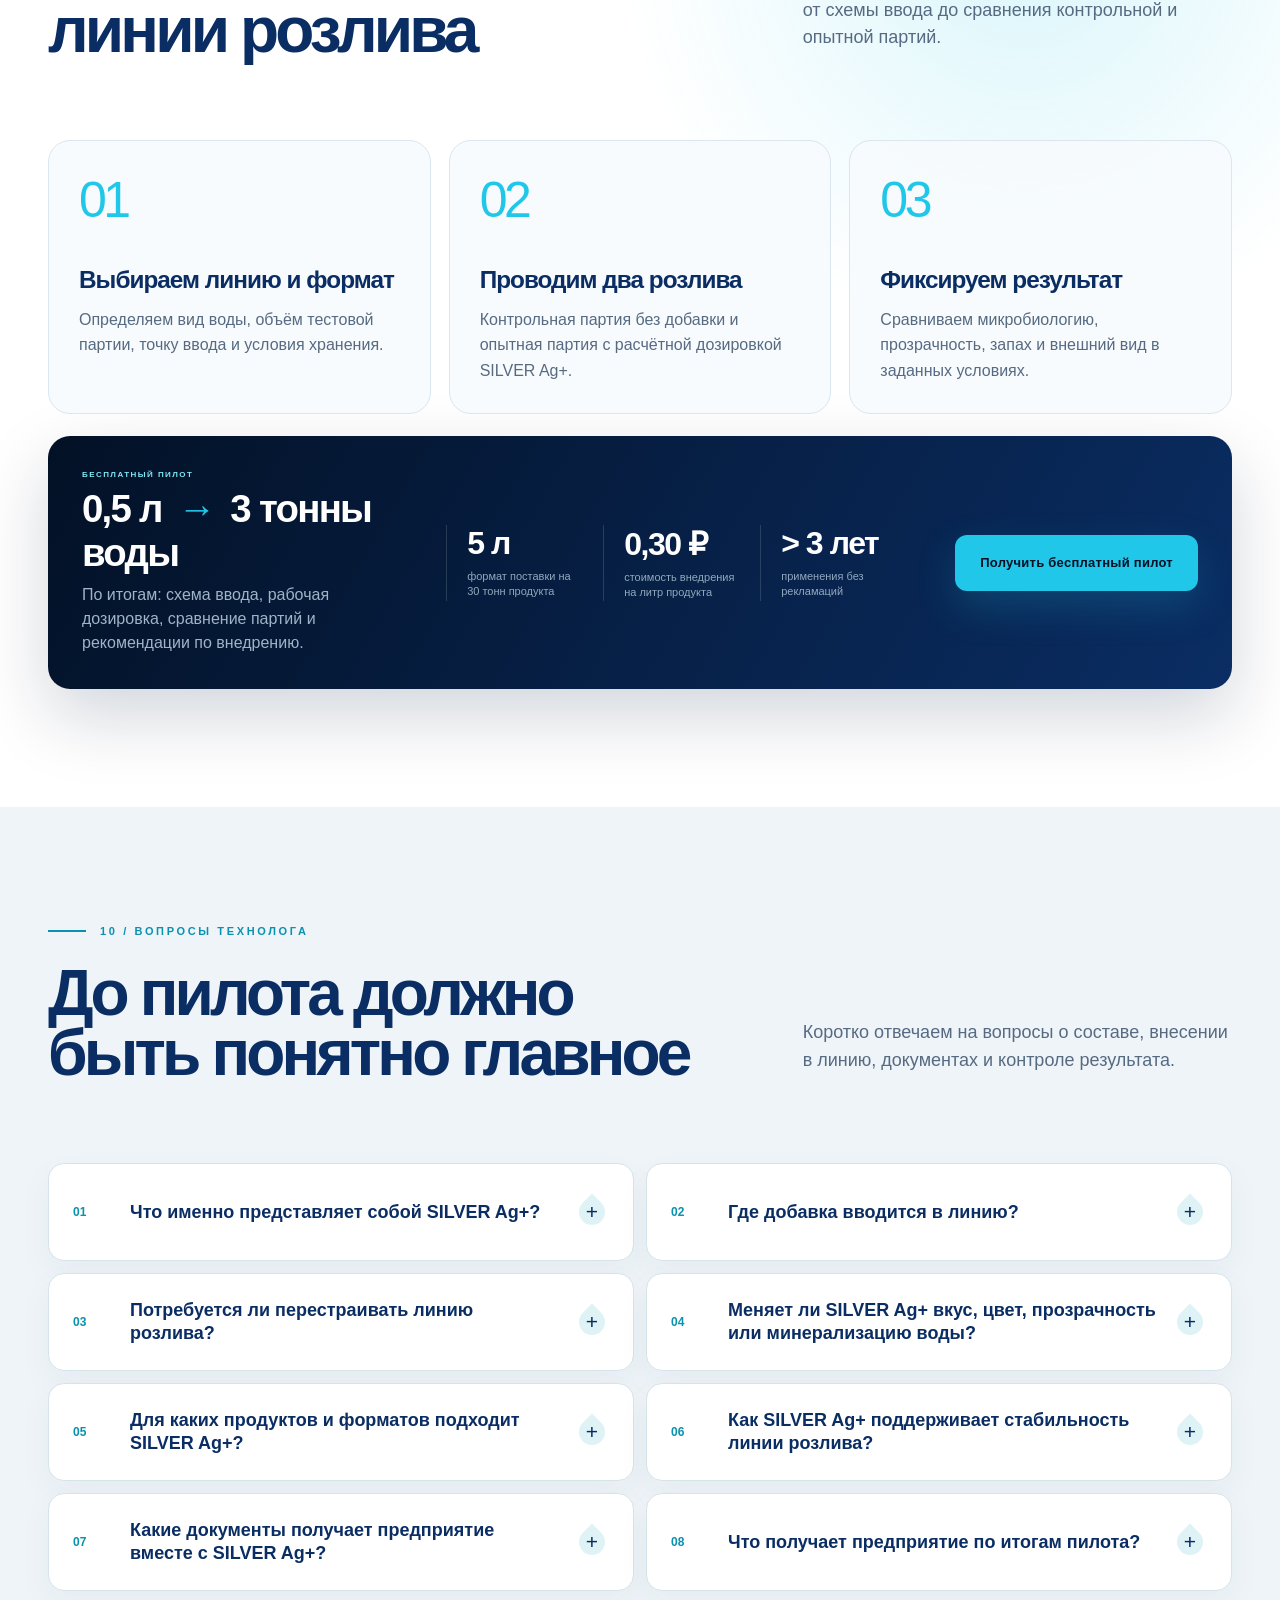
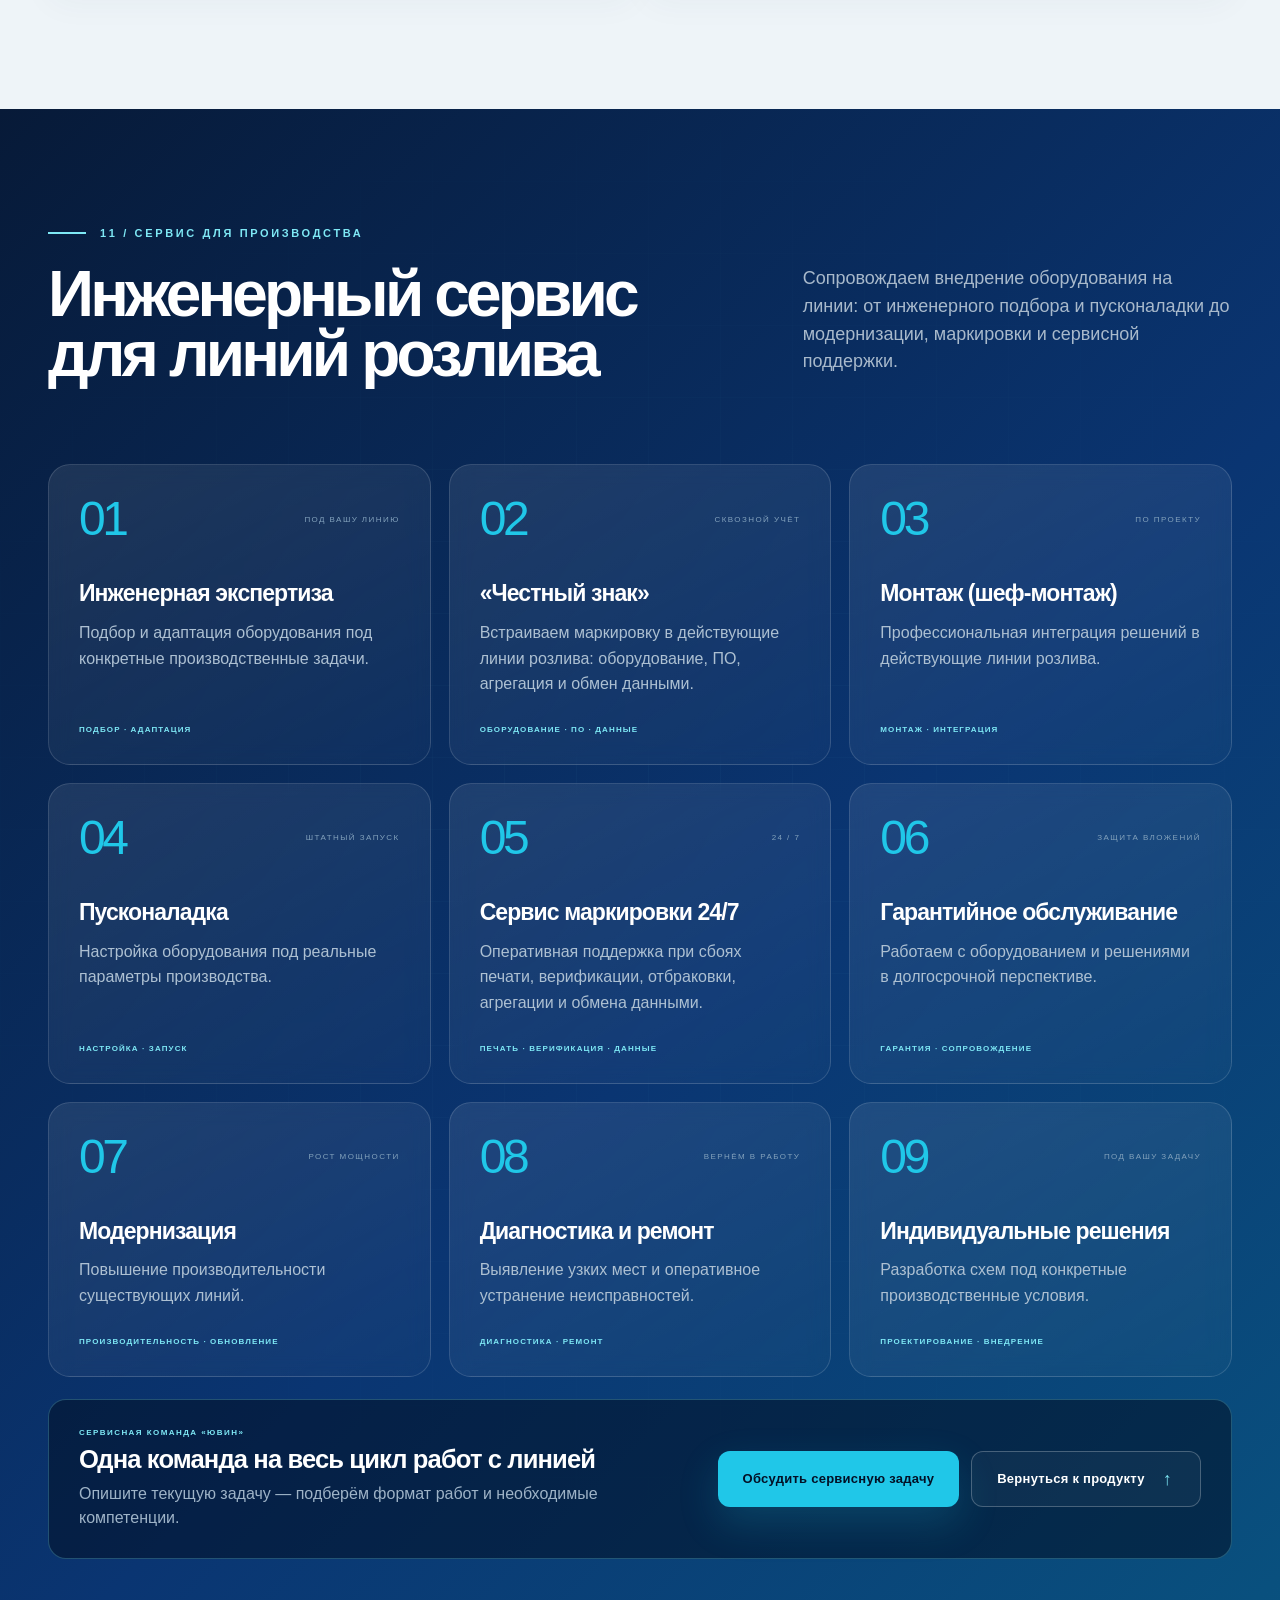
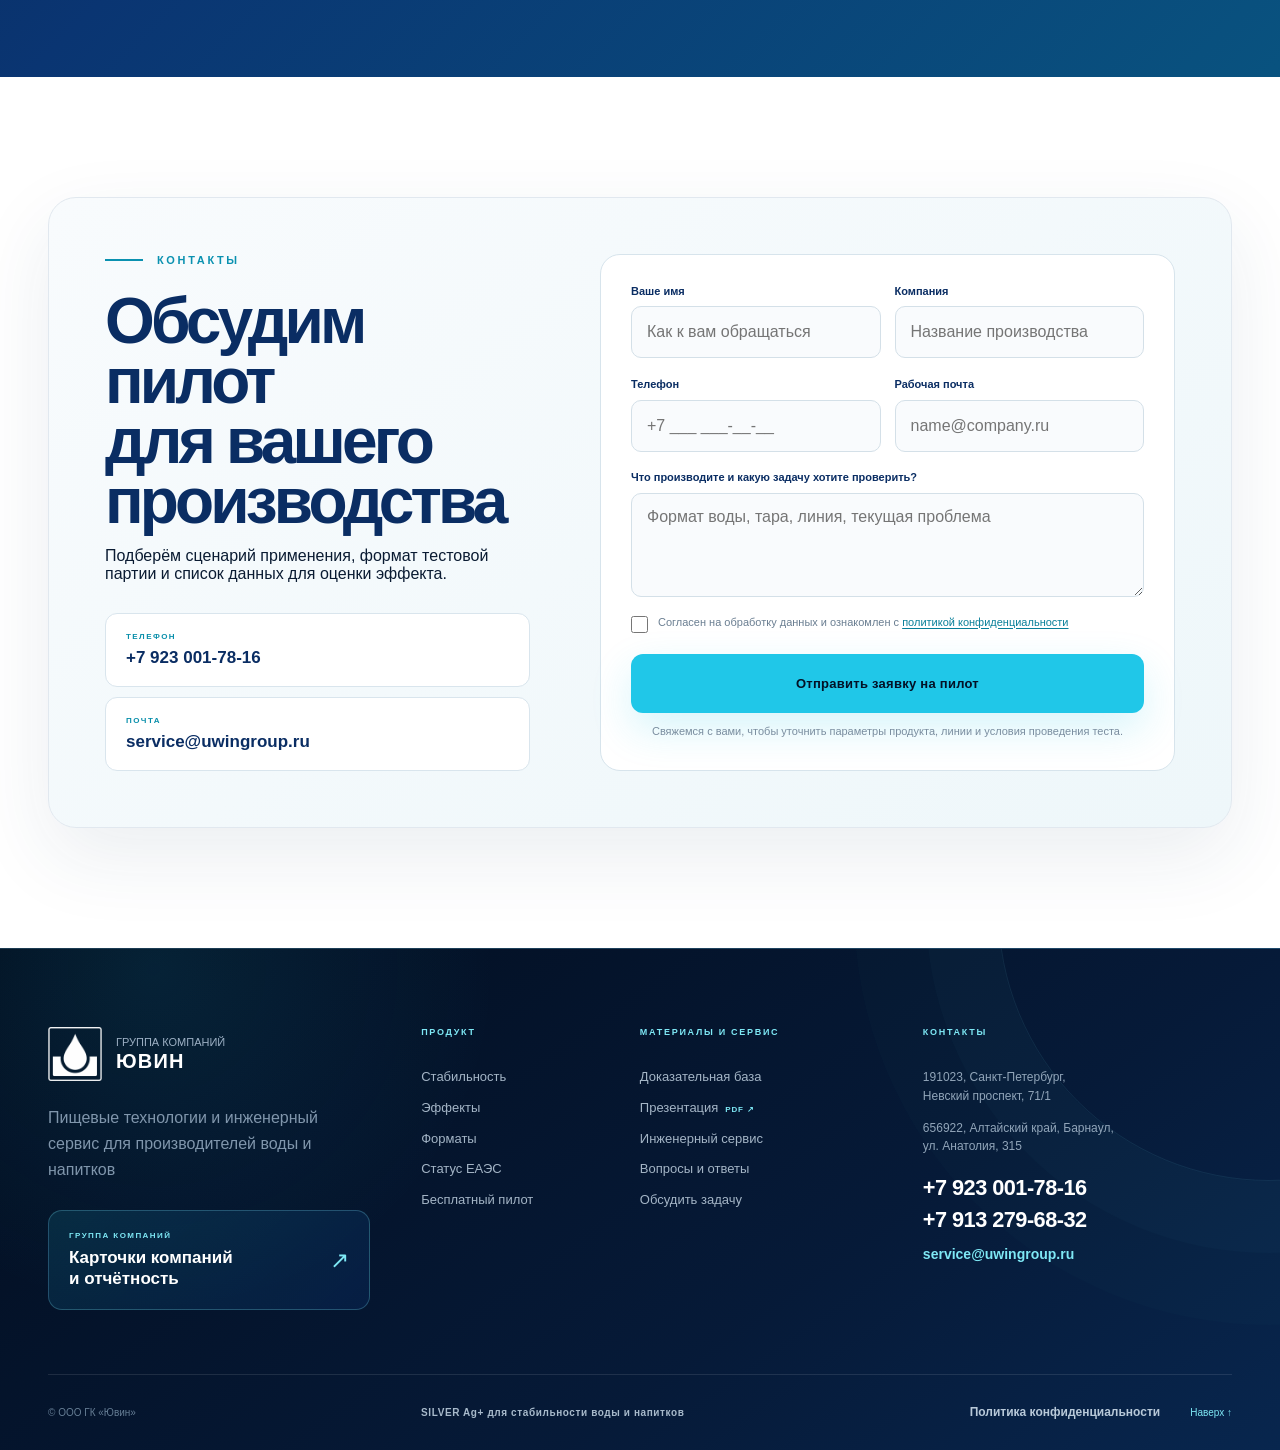
==== commit dfa6f25d: "Improve SEO foundation and FAQ" ====
--- a/index.html
+++ b/index.html
@@ -26,16 +26,68 @@
   <link rel="canonical" href="https://uwinbeverage.ru/">
   <link rel="icon" href="assets/uwin-group-logo-white.png" type="image/png">
   <link rel="preload" as="image" href="assets/silver-system.jpg" fetchpriority="high">
-  <link rel="stylesheet" href="styles.css?v=20260724-01">
-  <script src="cookie-consent.js?v=20260724-02" defer></script>
+  <link rel="stylesheet" href="styles.css?v=20260724-03">
+  <script src="cookie-consent.js?v=20260724-05" defer></script>
   <script type="application/ld+json">
   {
     "@context": "https://schema.org",
-    "@type": "Organization",
-    "name": "Группа компаний Ювин",
-    "url": "https://uwinbeverage.ru/",
-    "email": "service@uwingroup.ru",
-    "telephone": "+79230017816"
+    "@graph": [
+      {
+        "@type": "Organization",
+        "@id": "https://uwinbeverage.ru/#organization",
+        "name": "Группа компаний Ювин",
+        "alternateName": "ГК «Ювин»",
+        "url": "https://uwinbeverage.ru/",
+        "logo": "https://uwinbeverage.ru/assets/uwin-group-logo-white.png",
+        "email": "service@uwingroup.ru",
+        "telephone": "+79230017816",
+        "contactPoint": {
+          "@type": "ContactPoint",
+          "contactType": "sales and technical support",
+          "telephone": "+79230017816",
+          "email": "service@uwingroup.ru",
+          "availableLanguage": "Russian"
+        },
+        "sameAs": [
+          "https://uwingroup.ru/companies"
+        ]
+      },
+      {
+        "@type": "WebSite",
+        "@id": "https://uwinbeverage.ru/#website",
+        "url": "https://uwinbeverage.ru/",
+        "name": "SILVER Ag+",
+        "alternateName": [
+          "SILVER Argentum",
+          "Группа компаний Ювин"
+        ],
+        "inLanguage": "ru-RU",
+        "publisher": {
+          "@id": "https://uwinbeverage.ru/#organization"
+        }
+      },
+      {
+        "@type": "Product",
+        "@id": "https://uwinbeverage.ru/#product",
+        "name": "SILVER Ag+",
+        "alternateName": "SILVER Argentum",
+        "url": "https://uwinbeverage.ru/",
+        "image": "https://uwinbeverage.ru/assets/og-silver-ag.jpg",
+        "description": "Пищевая добавка для производства питьевой воды и напитков, предназначенная для стабильности продукта после розлива.",
+        "category": "Пищевая добавка для воды и напитков",
+        "brand": {
+          "@type": "Brand",
+          "name": "SILVER Ag+"
+        },
+        "manufacturer": {
+          "@id": "https://uwinbeverage.ru/#organization"
+        },
+        "audience": {
+          "@type": "BusinessAudience",
+          "audienceType": "Производители питьевой воды и напитков"
+        }
+      }
+    ]
   }
   </script>
   <script type="application/ld+json">
@@ -45,23 +97,43 @@
     "mainEntity": [
       {
         "@type": "Question",
-        "name": "Что такое SILVER Ag+?",
-        "acceptedAnswer": {"@type": "Answer", "text": "SILVER Ag+ — пищевая добавка для производства питьевой воды и напитков на водной основе."}
+        "name": "Что именно представляет собой SILVER Ag+?",
+        "acceptedAnswer": {"@type": "Answer", "text": "Это пищевая добавка на основе дистиллированной воды и ионов серебра Ag+, предназначенная для производства питьевой воды и напитков на водной основе."}
       },
       {
         "@type": "Question",
         "name": "Где добавка вводится в линию?",
-        "acceptedAnswer": {"@type": "Answer", "text": "Точка ввода и параметры стандартного дозирующего насоса подбираются по схеме конкретной линии розлива."}
+        "acceptedAnswer": {"@type": "Answer", "text": "В действующий производственный контур через стандартный дозирующий насос. Конкретную точку ввода и параметры подачи определяем по схеме вашей линии."}
       },
       {
         "@type": "Question",
-        "name": "Заменяет ли SILVER Ag+ мойку линии?",
-        "acceptedAnswer": {"@type": "Answer", "text": "Нет. Технология поддерживает микробиологическую стабильность между плановыми мойками, но не заменяет CIP и регламентную санитарную обработку."}
+        "name": "Потребуется ли перестраивать линию розлива?",
+        "acceptedAnswer": {"@type": "Answer", "text": "Нет. Основной процесс розлива не меняется. Технолог изучает конфигурацию линии, выбирает оптимальную точку ввода — в потоке или накопительной ёмкости — и адаптирует схему дозирования под действующее оборудование."}
       },
       {
         "@type": "Question",
-        "name": "Как проверить технологию на своём производстве?",
-        "acceptedAnswer": {"@type": "Answer", "text": "Бесплатный пилот 0,5 литра рассчитан на тестовую партию до 3 тонн воды и проводится вместе с технологом предприятия."}
+        "name": "Меняет ли SILVER Ag+ вкус, цвет, прозрачность или минерализацию воды?",
+        "acceptedAnswer": {"@type": "Answer", "text": "Нет. В расчётной дозировке SILVER Ag+ не влияет на органолептические показатели и исходную минерализацию воды: не меняет её вкус, цвет и прозрачность."}
+      },
+      {
+        "@type": "Question",
+        "name": "Для каких продуктов и форматов подходит SILVER Ag+?",
+        "acceptedAnswer": {"@type": "Answer", "text": "Для производства питьевой и минеральной воды, а также напитков на водной основе. Технология применяется в ПЭТ и стекле, в форматах от 0,33 до 19 литров, включая оборотную тару."}
+      },
+      {
+        "@type": "Question",
+        "name": "Как SILVER Ag+ поддерживает стабильность линии розлива?",
+        "acceptedAnswer": {"@type": "Answer", "text": "SILVER Ag+ присутствует в рабочем контуре вместе с продуктом и сдерживает развитие случайной микрофлоры между плановыми мойками. Плановые CIP-мойки и санитарная обработка при этом сохраняются в действующем регламенте предприятия."}
+      },
+      {
+        "@type": "Question",
+        "name": "Какие документы получает предприятие вместе с SILVER Ag+?",
+        "acceptedAnswer": {"@type": "Answer", "text": "Предоставляем декларацию ЕАЭС № RU Д-RU.РА09.В.07948/25, паспорт качества, протоколы испытаний и комплект сопроводительных документов для технолога и службы качества."}
+      },
+      {
+        "@type": "Question",
+        "name": "Что получает предприятие по итогам пилота?",
+        "acceptedAnswer": {"@type": "Answer", "text": "По итогам пилота у предприятия остаётся готовая схема внедрения: точка ввода, рассчитанная дозировка, параметры дозирования, программа сравнительного контроля и рекомендации по переходу в промышленный режим. Команда получает полное понимание того, как SILVER Ag+ работает именно на её воде и производственной линии."}
       }
     ]
   }
@@ -72,7 +144,7 @@
 
   <header class="site-header">
     <a class="brand" href="#top" aria-label="SILVER Ag+ — на главную">
-      <img src="assets/uwin-group-logo-white.png" alt="">
+      <img src="assets/uwin-group-logo-white.png" alt="" width="1024" height="1024" decoding="async">
       <span class="brand__company">Группа компаний<br><strong>Ювин</strong></span>
       <span class="brand__product">SILVER <b>Ag<sup>+</sup></b></span>
     </a>
@@ -491,12 +563,12 @@
         <div class="faq-list">
           <details class="faq-item reveal"><summary><span>01</span><strong>Что именно представляет собой SILVER Ag+?</strong><i aria-hidden="true">+</i></summary><div><p>Это пищевая добавка на основе дистиллированной воды и ионов серебра Ag+, предназначенная для производства питьевой воды и напитков на водной основе.</p></div></details>
           <details class="faq-item reveal"><summary><span>02</span><strong>Где добавка вводится в линию?</strong><i aria-hidden="true">+</i></summary><div><p>В действующий производственный контур через стандартный дозирующий насос. Конкретную точку ввода и параметры подачи определяем по схеме вашей линии.</p></div></details>
-          <details class="faq-item reveal"><summary><span>03</span><strong>Потребуется ли перестраивать линию розлива?</strong><i aria-hidden="true">+</i></summary><div><p>Основной процесс розлива не меняется. До пилота инженер проверяет доступную точку подключения и совместимость оборудования с фактической конфигурацией линии.</p></div></details>
-          <details class="faq-item reveal"><summary><span>04</span><strong>Меняются ли вкус, цвет и прозрачность воды?</strong><i aria-hidden="true">+</i></summary><div><p>Расчётная дозировка предназначена для сохранения органолептических свойств воды. Это отдельно контролируется на опытной и контрольной партиях.</p></div></details>
-          <details class="faq-item reveal"><summary><span>05</span><strong>Для каких продуктов и форматов подходит технология?</strong><i aria-hidden="true">+</i></summary><div><p>Для питьевой и минеральной воды, а также напитков на водной основе в ПЭТ и стекле — от 0,33 до 19 литров.</p></div></details>
-          <details class="faq-item reveal"><summary><span>06</span><strong>SILVER Ag+ заменяет CIP-мойку?</strong><i aria-hidden="true">+</i></summary><div><p>Нет. Технология поддерживает микробиологическую стабильность линии между плановыми мойками, но не заменяет регламентную санитарную обработку.</p></div></details>
-          <details class="faq-item reveal"><summary><span>07</span><strong>Какие документы получает предприятие?</strong><i aria-hidden="true">+</i></summary><div><p>Предоставляем декларацию ЕАЭС № RU Д-RU.РА09.В.07948/25 и комплект документов для работы технолога и службы качества.</p></div></details>
-          <details class="faq-item reveal"><summary><span>08</span><strong>Что остаётся у нас после пилота?</strong><i aria-hidden="true">+</i></summary><div><p>Рабочая схема ввода, рассчитанная дозировка, параметры сравнительного контроля и рекомендации для промышленного применения.</p></div></details>
+          <details class="faq-item reveal"><summary><span>03</span><strong>Потребуется ли перестраивать линию розлива?</strong><i aria-hidden="true">+</i></summary><div><p>Нет. Основной процесс розлива не меняется. Технолог изучает конфигурацию линии, выбирает оптимальную точку ввода — в потоке или накопительной ёмкости — и адаптирует схему дозирования под действующее оборудование.</p></div></details>
+          <details class="faq-item reveal"><summary><span>04</span><strong>Меняет ли SILVER Ag+ вкус, цвет, прозрачность или минерализацию воды?</strong><i aria-hidden="true">+</i></summary><div><p>Нет. В расчётной дозировке SILVER Ag+ не влияет на органолептические показатели и исходную минерализацию воды: не меняет её вкус, цвет и прозрачность.</p></div></details>
+          <details class="faq-item reveal"><summary><span>05</span><strong>Для каких продуктов и форматов подходит SILVER Ag+?</strong><i aria-hidden="true">+</i></summary><div><p>Для производства питьевой и минеральной воды, а также напитков на водной основе. Технология применяется в ПЭТ и стекле, в форматах от 0,33 до 19 литров, включая оборотную тару.</p></div></details>
+          <details class="faq-item reveal"><summary><span>06</span><strong>Как SILVER Ag+ поддерживает стабильность линии розлива?</strong><i aria-hidden="true">+</i></summary><div><p>SILVER Ag+ присутствует в рабочем контуре вместе с продуктом и сдерживает развитие случайной микрофлоры между плановыми мойками. Плановые CIP-мойки и санитарная обработка при этом сохраняются в действующем регламенте предприятия.</p></div></details>
+          <details class="faq-item reveal"><summary><span>07</span><strong>Какие документы получает предприятие вместе с SILVER Ag+?</strong><i aria-hidden="true">+</i></summary><div><p>Предоставляем декларацию ЕАЭС № RU Д-RU.РА09.В.07948/25, паспорт качества, протоколы испытаний и комплект сопроводительных документов для технолога и службы качества.</p></div></details>
+          <details class="faq-item reveal"><summary><span>08</span><strong>Что получает предприятие по итогам пилота?</strong><i aria-hidden="true">+</i></summary><div><p>По итогам пилота у предприятия остаётся готовая схема внедрения: точка ввода, рассчитанная дозировка, параметры дозирования, программа сравнительного контроля и рекомендации по переходу в промышленный режим. Команда получает полное понимание того, как SILVER Ag+ работает именно на её воде и производственной линии.</p></div></details>
         </div>
       </div>
     </section>
@@ -822,7 +894,7 @@
       <div class="footer-main">
         <div class="footer-brand">
           <a class="footer-logo" href="#top" aria-label="Группа компаний Ювин — к началу страницы">
-            <img src="assets/uwin-group-logo-white.png" alt="">
+            <img src="assets/uwin-group-logo-white.png" alt="" width="1024" height="1024" loading="lazy" decoding="async">
             <span>Группа компаний<br><strong>Ювин</strong></span>
           </a>
           <p>Пищевые технологии и инженерный сервис для производителей воды и напитков</p>
@@ -877,6 +949,6 @@
     </div>
   </footer>
 
-  <script src="script.js?v=20260723-13"></script>
+  <script src="script.js?v=20260724-14"></script>
 </body>
 </html>
--- a/styles.css
+++ b/styles.css
@@ -1183,7 +1183,7 @@
   }
   .site-footer {
     padding-top: 58px;
-    padding-bottom: calc(82px + env(safe-area-inset-bottom));
+    padding-bottom: 0;
   }
   .footer-main { grid-template-columns: 1fr; gap: 42px; padding-bottom: 46px; }
   .footer-brand { grid-column: auto; }
@@ -1299,9 +1299,11 @@
 @media (max-width: 420px) {
   .cookie-banner {
     left: 12px;
-    bottom: 12px;
+    bottom: calc(76px + env(safe-area-inset-bottom));
     width: calc(100vw - 24px);
+    max-height: calc(100dvh - 100px - env(safe-area-inset-bottom));
     padding: 15px;
+    overflow-y: auto;
   }
 
   .cookie-banner__actions {
